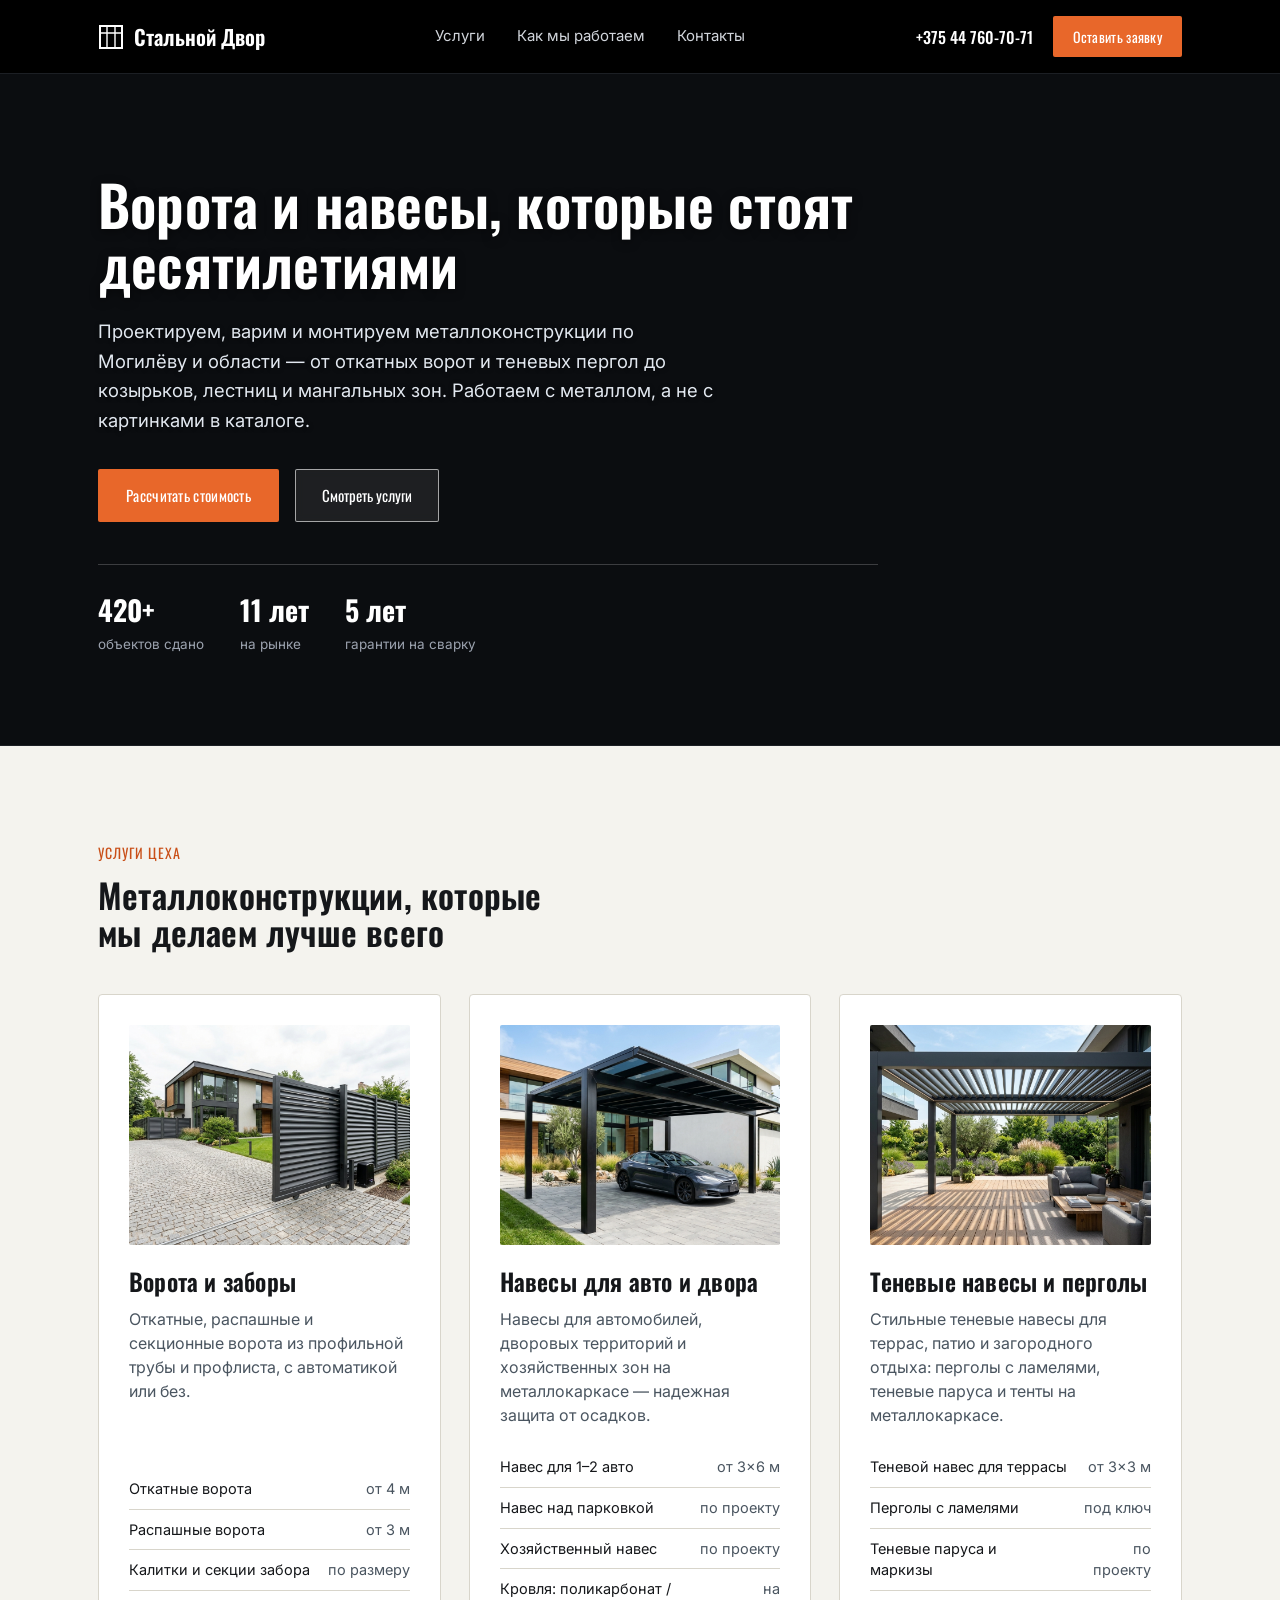
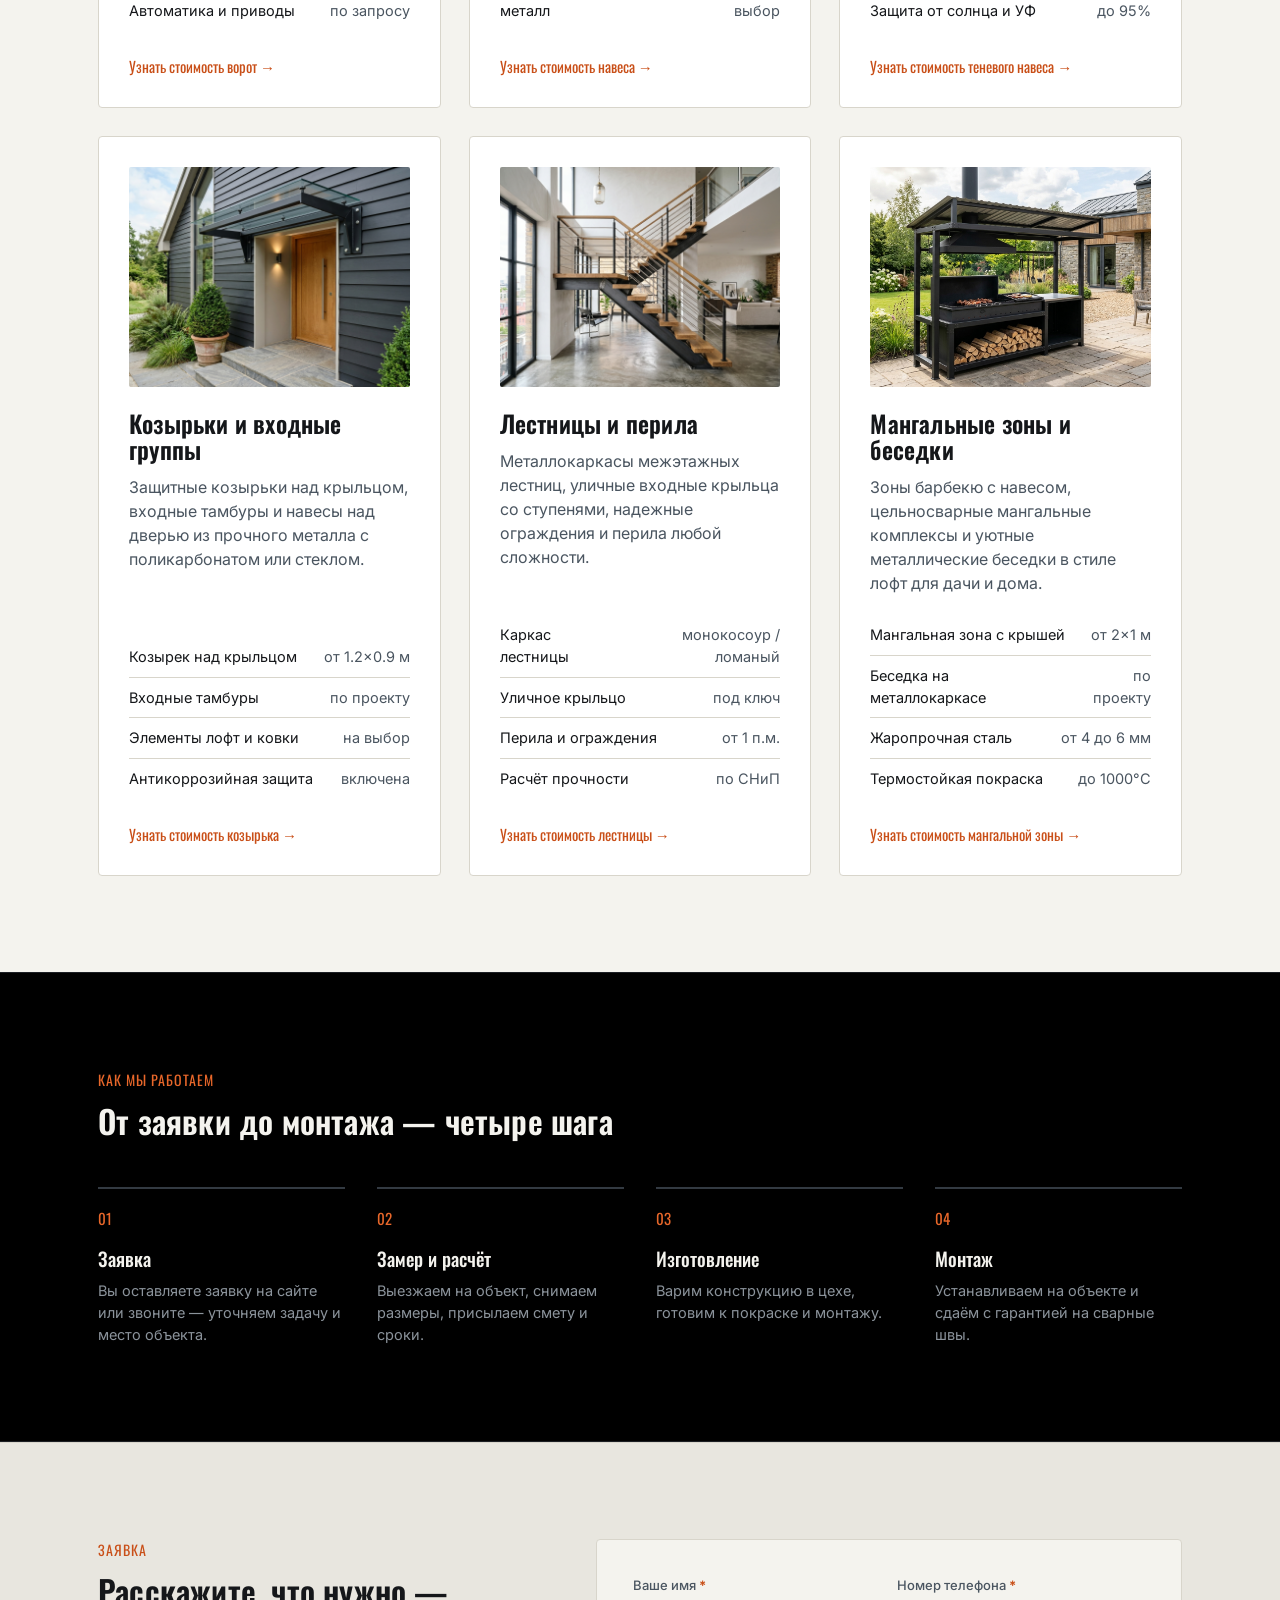
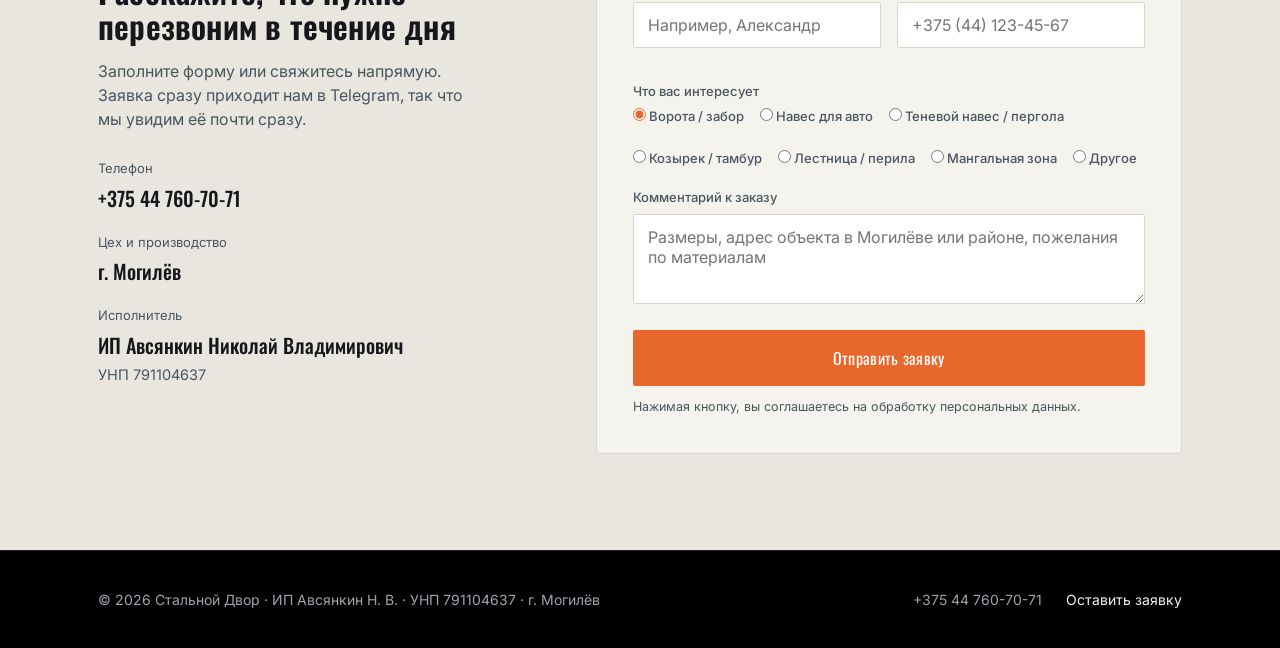
==== index.html @ db5a0a53 "Replace generic stock photos with realistic custom metal fabrication project photos" ====
<!DOCTYPE html>
<html lang="ru">
<head>
  <meta charset="UTF-8">
  <meta name="viewport" content="width=device-width, initial-scale=1.0">
  <title>Стальной Двор — ворота, навесы, перголы и металлоконструкции в Могилёве</title>
  <meta name="description" content="Изготовление и монтаж металлоконструкций на заказ в Могилёве: ворота, заборы, теневые навесы, перголы, козырьки, лестницы и мангальные зоны. Гарантия 5 лет.">
  <meta property="og:title" content="Стальной Двор — металлоконструкции на заказ в Могилёве">
  <meta property="og:description" content="Ворота, теневые навесы, перголы, козырьки, лестницы и зоны барбекю в Могилёве. Собственный цех, гарантия 5 лет.">
  <meta property="og:image" content="https://images.unsplash.com/photo-1504917595217-d4dc5ebe6122?auto=format&fit=crop&w=1200&q=80">
  <meta property="og:type" content="website">
  <link rel="preconnect" href="https://fonts.googleapis.com">
  <link rel="preconnect" href="https://fonts.gstatic.com" crossorigin>
  <link href="https://fonts.googleapis.com/css2?family=Oswald:wght@400;500;600;700&family=Inter:wght@400;500;600&display=swap" rel="stylesheet">
  <link rel="stylesheet" href="style.css?v=6">
</head>
<body style="margin:0;padding:0;"><header>
  <div class="nav">
    <a href="#" class="logo">
      <svg class="logo-mark" viewBox="0 0 26 26" fill="none" xmlns="http://www.w3.org/2000/svg">
        <rect x="2" y="2" width="22" height="22" stroke="currentColor" stroke-width="2"/>
        <path d="M2 9H24M9 2V24M17 2V24" stroke="currentColor" stroke-width="1.4"/>
      </svg>
      Стальной Двор
    </a>
    <nav class="nav-links" id="navLinks">
      <a href="#services">Услуги</a>
      <a href="#process">Как мы работаем</a>
      <a href="#contact">Контакты</a>
    </nav>
    <div class="nav-actions">
      <a href="tel:+375447607071" class="nav-phone">+375 44 760-70-71</a>
      <a href="#contact" class="nav-cta">Оставить заявку</a>
      <button class="burger" id="burgerBtn" aria-label="Открыть меню" aria-expanded="false">
        <span></span>
        <span></span>
        <span></span>
      </button>
    </div>
  </div>
</header>

<section class="hero">
  <div class="wrap">
    <div class="hero-content">
      <h1>Ворота и навесы, которые стоят десятилетиями</h1>
      <p class="lead">Проектируем, варим и монтируем металлоконструкции по Могилёву и области — от откатных ворот и теневых пергол до козырьков, лестниц и мангальных зон. Работаем с металлом, а не с картинками в каталоге.</p>
      <div class="hero-actions">
        <a href="#contact" class="btn-primary">Рассчитать стоимость</a>
        <a href="#services" class="btn-ghost">Смотреть услуги</a>
      </div>
      <div class="hero-stats">
        <div><b>420+</b><span>объектов сдано</span></div>
        <div><b>11 лет</b><span>на рынке</span></div>
        <div><b>5 лет</b><span>гарантии на сварку</span></div>
      </div>
    </div>
  </div>
</section>

<section id="services">
  <div class="wrap">
    <div class="eyebrow">Услуги цеха</div>
    <h2 style="font-size:34px; max-width:26ch;">Металлоконструкции, которые мы делаем лучше всего</h2>
    <div class="services-grid">
      <!-- 1. Ворота и заборы -->
      <div class="service-card">
        <img src="images/gates.jpg" alt="Откатные и распашные металлические ворота, заборы" class="service-img" loading="lazy">
        <h3>Ворота и заборы</h3>
        <p>Откатные, распашные и секционные ворота из профильной трубы и профлиста, с автоматикой или без.</p>
        <ul>
          <li><span>Откатные ворота</span><span>от 4 м</span></li>
          <li><span>Распашные ворота</span><span>от 3 м</span></li>
          <li><span>Калитки и секции забора</span><span>по размеру</span></li>
          <li><span>Автоматика и приводы</span><span>по запросу</span></li>
        </ul>
        <a href="#contact" class="service-link">Узнать стоимость ворот →</a>
      </div>

      <!-- 2. Навесы для авто -->
      <div class="service-card">
        <img src="images/carport.jpg" alt="Навесы для авто и двора из металла" class="service-img" loading="lazy">
        <h3>Навесы для авто и двора</h3>
        <p>Навесы для автомобилей, дворовых территорий и хозяйственных зон на металлокаркасе — надежная защита от осадков.</p>
        <ul>
          <li><span>Навес для 1–2 авто</span><span>от 3×6 м</span></li>
          <li><span>Навес над парковкой</span><span>по проекту</span></li>
          <li><span>Хозяйственный навес</span><span>по проекту</span></li>
          <li><span>Кровля: поликарбонат / металл</span><span>на выбор</span></li>
        </ul>
        <a href="#contact" class="service-link">Узнать стоимость навеса →</a>
      </div>

      <!-- 3. Теневые навесы и перголы -->
      <div class="service-card">
        <img src="images/pergola.jpg" alt="Металлические теневые навесы и перголы для террасы" class="service-img" loading="lazy">
        <h3>Теневые навесы и перголы</h3>
        <p>Стильные теневые навесы для террас, патио и загородного отдыха: перголы с ламелями, теневые паруса и тенты на металлокаркасе.</p>
        <ul>
          <li><span>Теневой навес для террасы</span><span>от 3×3 м</span></li>
          <li><span>Перголы с ламелями</span><span>под ключ</span></li>
          <li><span>Теневые паруса и маркизы</span><span>по проекту</span></li>
          <li><span>Защита от солнца и УФ</span><span>до 95%</span></li>
        </ul>
        <a href="#contact" class="service-link">Узнать стоимость теневого навеса →</a>
      </div>

      <!-- 4. Козырьки и тамбуры -->
      <div class="service-card">
        <img src="images/canopy.jpg" alt="Металлические козырьки над крыльцом и входные группы" class="service-img" loading="lazy">
        <h3>Козырьки и входные группы</h3>
        <p>Защитные козырьки над крыльцом, входные тамбуры и навесы над дверью из прочного металла с поликарбонатом или стеклом.</p>
        <ul>
          <li><span>Козырек над крыльцом</span><span>от 1.2×0.9 м</span></li>
          <li><span>Входные тамбуры</span><span>по проекту</span></li>
          <li><span>Элементы лофт и ковки</span><span>на выбор</span></li>
          <li><span>Антикоррозийная защита</span><span>включена</span></li>
        </ul>
        <a href="#contact" class="service-link">Узнать стоимость козырька →</a>
      </div>

      <!-- 5. Лестницы и перила -->
      <div class="service-card">
        <img src="images/stairs.jpg" alt="Металлические лестницы и перила на заказ" class="service-img" loading="lazy">
        <h3>Лестницы и перила</h3>
        <p>Металлокаркасы межэтажных лестниц, уличные входные крыльца со ступенями, надежные ограждения и перила любой сложности.</p>
        <ul>
          <li><span>Каркас лестницы</span><span>монокосоур / ломаный</span></li>
          <li><span>Уличное крыльцо</span><span>под ключ</span></li>
          <li><span>Перила и ограждения</span><span>от 1 п.м.</span></li>
          <li><span>Расчёт прочности</span><span>по СНиП</span></li>
        </ul>
        <a href="#contact" class="service-link">Узнать стоимость лестницы →</a>
      </div>

      <!-- 6. Мангальные зоны и беседки -->
      <div class="service-card">
        <img src="images/bbq.jpg" alt="Мангальные зоны, комплексы барбекю и беседки из металла" class="service-img" loading="lazy">
        <h3>Мангальные зоны и беседки</h3>
        <p>Зоны барбекю с навесом, цельносварные мангальные комплексы и уютные металлические беседки в стиле лофт для дачи и дома.</p>
        <ul>
          <li><span>Мангальная зона с крышей</span><span>от 2×1 м</span></li>
          <li><span>Беседка на металлокаркасе</span><span>по проекту</span></li>
          <li><span>Жаропрочная сталь</span><span>от 4 до 6 мм</span></li>
          <li><span>Термостойкая покраска</span><span>до 1000°C</span></li>
        </ul>
        <a href="#contact" class="service-link">Узнать стоимость мангальной зоны →</a>
      </div>
    </div>
  </div>
</section>

<section id="process" class="process">
  <div class="wrap">
    <div class="eyebrow">Как мы работаем</div>
    <h2 style="font-size:32px;">От заявки до монтажа — четыре шага</h2>
    <div class="process-steps">
      <div class="process-step">
        <span class="num">01</span>
        <h4>Заявка</h4>
        <p>Вы оставляете заявку на сайте или звоните — уточняем задачу и место объекта.</p>
      </div>
      <div class="process-step">
        <span class="num">02</span>
        <h4>Замер и расчёт</h4>
        <p>Выезжаем на объект, снимаем размеры, присылаем смету и сроки.</p>
      </div>
      <div class="process-step">
        <span class="num">03</span>
        <h4>Изготовление</h4>
        <p>Варим конструкцию в цехе, готовим к покраске и монтажу.</p>
      </div>
      <div class="process-step">
        <span class="num">04</span>
        <h4>Монтаж</h4>
        <p>Устанавливаем на объекте и сдаём с гарантией на сварные швы.</p>
      </div>
    </div>
  </div>
</section>

<section id="contact" class="contact">
  <div class="wrap">
    <div class="contact-info">
      <div class="eyebrow">Заявка</div>
      <h2>Расскажите, что нужно — перезвоним в течение дня</h2>
      <p>Заполните форму или свяжитесь напрямую. Заявка сразу приходит нам в Telegram, так что мы увидим её почти сразу.</p>
      <div class="contact-detail">
        <span>Телефон</span>
        <b><a href="tel:+375447607071" class="phone-link">+375 44 760-70-71</a></b>
      </div>
      <div class="contact-detail">
        <span>Цех и производство</span>
        <b>г. Могилёв</b>
      </div>
      <div class="contact-detail">
        <span>Исполнитель</span>
        <b>ИП Авсянкин Николай Владимирович</b>
        <span class="contact-sub">УНП 791104637</span>
      </div>
    </div>

    <form id="requestForm" novalidate>
      <div class="form-row">
        <div class="field" id="nameField">
          <label for="name">Ваше имя <span class="req">*</span></label>
          <input type="text" id="name" name="name" required placeholder="Например, Александр" autocomplete="name">
          <span class="field-error" id="nameError"></span>
        </div>
        <div class="field" id="phoneField">
          <label for="phone">Номер телефона <span class="req">*</span></label>
          <input type="tel" id="phone" name="phone" required placeholder="+375 (44) 123-45-67" autocomplete="tel">
          <span class="field-error" id="phoneError"></span>
        </div>
      </div>

      <div class="field">
        <label>Что вас интересует</label>
        <div class="radio-group">
          <label class="radio-option"><input type="radio" name="service" value="Ворота / забор" checked> Ворота / забор</label>
          <label class="radio-option"><input type="radio" name="service" value="Навес для авто"> Навес для авто</label>
          <label class="radio-option"><input type="radio" name="service" value="Теневой навес / пергола"> Теневой навес / пергола</label>
          <label class="radio-option"><input type="radio" name="service" value="Козырек"> Козырек / тамбур</label>
          <label class="radio-option"><input type="radio" name="service" value="Лестница"> Лестница / перила</label>
          <label class="radio-option"><input type="radio" name="service" value="Мангальная зона"> Мангальная зона</label>
          <label class="radio-option"><input type="radio" name="service" value="Другое"> Другое</label>
        </div>
      </div>

      <div class="field">
        <label for="message">Комментарий к заказу</label>
        <textarea id="message" name="message" placeholder="Размеры, адрес объекта в Могилёве или районе, пожелания по материалам"></textarea>
      </div>

      <button type="submit" class="submit-btn" id="submitBtn">Отправить заявку</button>
      <p class="form-note">Нажимая кнопку, вы соглашаетесь на обработку персональных данных.</p>
      <div class="form-status" id="formStatus"></div>
    </form>
  </div>
</section>

<footer>
  <div class="wrap">
    <div>© 2026 Стальной Двор · ИП Авсянкин Н. В. · УНП 791104637 · г. Могилёв</div>
    <div class="footer-links">
      <a href="tel:+375447607071" class="phone-link">+375 44 760-70-71</a>
      <a href="#contact">Оставить заявку</a>
    </div>
  </div>
</footer>

<script src="script.js?v=5"></script>
</body>
</html>
---- style.css ----
/* ============ TOKENS ============ */
:root {
  --steel-950: #000000; /* Чистый черный цвет */
  --steel-900: #121417;
  --steel-800: #22262d;
  --steel-600: #4a5560;
  --steel-300: #8b939b;
  --concrete-100: #e8e6df;
  --concrete-50: #f4f3ee;
  --spark-500: #e8672a;
  --spark-600: #c94f18;
  --line: #d8d5cb;
  --font-head: 'Oswald', sans-serif;
  --font-body: 'Inter', sans-serif;
}

* { box-sizing: border-box; margin: 0; padding: 0; }

/* Устранение любых верхних белых полос и отступов */
html {
  scroll-behavior: smooth;
  background-color: #000000 !important; /* Всегда черный фон на уровне html */
}
body {
  font-family: var(--font-body);
  color: #15171a;
  background: var(--concrete-50);
  line-height: 1.5;
  -webkit-font-smoothing: antialiased;
  margin: 0 !important;
  padding: 0 !important;
}
img { max-width: 100%; display: block; }

/* Убираем все подчёркивания ссылок на сайте */
a, a:hover, a:focus, a:visited {
  color: inherit;
  text-decoration: none !important;
}

h1, h2, h3 {
  font-family: var(--font-head);
  font-weight: 600;
  line-height: 1.08;
  letter-spacing: 0.2px;
}
.wrap {
  max-width: 1140px;
  margin: 0 auto;
  padding: 0 28px;
}
section { padding: 96px 0; }
@media(max-width: 720px) {
  section { padding: 56px 0; }
  .wrap { padding: 0 18px; }
}

.eyebrow {
  font-family: var(--font-head);
  font-size: 14px;
  color: var(--spark-600);
  margin-bottom: 14px;
  text-transform: uppercase;
  letter-spacing: 1px;
}

/* ============ HEADER (ЧЕРНЫЙ ЦВЕТ БЕЗ ЗАЗОРОВ) ============ */
header {
  position: sticky;
  top: 0;
  left: 0;
  right: 0;
  width: 100%;
  margin: 0 !important;
  z-index: 100;
  background: #000000 !important;
  border-bottom: 1px solid #1c1f24;
  color: #ffffff;
}
.nav {
  display: flex; align-items: center; justify-content: space-between;
  padding: 16px 28px;
  max-width: 1140px; margin: 0 auto;
  position: relative;
}
.logo {
  font-family: var(--font-head);
  font-size: 21px;
  font-weight: 600;
  display: flex; align-items: center; gap: 10px;
  color: #ffffff;
  text-decoration: none !important;
}
.logo-mark {
  width: 26px; height: 26px;
  flex-shrink: 0;
  color: #ffffff;
}
.nav-links {
  display: flex; gap: 32px;
  font-size: 15px;
}
.nav-links a {
  color: #d1d5db;
  text-decoration: none !important;
  border-bottom: none !important;
  transition: color 0.2s ease;
}
.nav-links a:hover {
  color: var(--spark-500);
}

.nav-actions {
  display: flex;
  align-items: center;
  gap: 20px;
}

.nav-phone {
  font-family: var(--font-head);
  font-size: 16px;
  font-weight: 500;
  color: #ffffff;
  text-decoration: none !important;
  border-bottom: none !important;
  transition: color 0.2s ease;
  white-space: nowrap;
}
.nav-phone:hover {
  color: var(--spark-500);
}

.nav-cta {
  font-family: var(--font-head);
  background: var(--spark-500);
  color: #ffffff;
  border: none;
  padding: 10px 20px;
  font-size: 14px;
  letter-spacing: 0.3px;
  cursor: pointer;
  text-decoration: none !important;
  transition: background 0.2s ease;
  white-space: nowrap;
  border-radius: 2px;
}
.nav-cta:hover {
  background: var(--spark-600);
}

/* Кнопка мобильного меню (Burger) */
.burger {
  display: none;
  width: 30px;
  height: 22px;
  background: transparent;
  border: none;
  cursor: pointer;
  position: relative;
  padding: 0;
  z-index: 110;
}
.burger span {
  display: block;
  position: absolute;
  height: 2.5px;
  width: 100%;
  background: #ffffff;
  border-radius: 2px;
  left: 0;
  transition: .25s ease-in-out;
}
.burger span:nth-child(1) { top: 1px; }
.burger span:nth-child(2) { top: 9.5px; }
.burger span:nth-child(3) { top: 18px; }

.burger.active span:nth-child(1) {
  top: 9.5px;
  transform: rotate(135deg);
}
.burger.active span:nth-child(2) {
  opacity: 0;
  left: -20px;
}
.burger.active span:nth-child(3) {
  top: 9.5px;
  transform: rotate(-135deg);
}

@media(max-width: 820px) {
  .nav { padding: 14px 18px; }
  .burger { display: block; }
  .nav-phone { display: none; }
  .nav-cta { padding: 8px 14px; font-size: 13px; }

  .nav-links {
    display: none;
    position: absolute;
    top: 100%;
    left: 0;
    right: 0;
    background: #000000;
    border-bottom: 2px solid var(--spark-500);
    padding: 24px 20px 28px;
    flex-direction: column;
    gap: 18px;
    box-shadow: 0 16px 30px rgba(0,0,0,0.6);
  }
  .nav-links.open {
    display: flex;
  }
  .nav-links a {
    font-family: var(--font-head);
    font-size: 19px;
    color: #ffffff;
    padding: 6px 0;
    text-decoration: none !important;
    border-bottom: none !important;
  }
  .nav-links a:hover {
    color: var(--spark-500);
  }
}

/* ============ HERO ============ */
.hero {
  padding: 100px 0 90px;
  position: relative;
  overflow: hidden;
  border-bottom: 1px solid #1c1f24;
  background-color: #0b0d10;
  background-image: linear-gradient(90deg, rgba(11, 13, 16, 0.88) 0%, rgba(11, 13, 16, 0.72) 55%, rgba(11, 13, 16, 0.55) 100%),
                    url('https://images.unsplash.com/photo-1504917595217-d4dc5ebe6122?auto=format&fit=crop&w=1920&q=80');
  background-size: cover;
  background-position: center;
  background-repeat: no-repeat;
  color: #ffffff;
}
.hero .wrap {
  position: relative;
  z-index: 1;
}
.hero-content {
  max-width: 780px;
}
.hero h1 {
  font-size: clamp(34px, 5.2vw, 56px);
  color: #ffffff;
  margin-bottom: 22px;
  text-shadow: 0 2px 10px rgba(0,0,0,0.5);
}
.hero p.lead {
  font-size: 18.5px;
  color: #e2e8f0;
  max-width: 52ch;
  margin-bottom: 34px;
  line-height: 1.6;
  text-shadow: 0 1px 4px rgba(0,0,0,0.5);
}
.hero-actions { display: flex; gap: 16px; flex-wrap: wrap; }
.btn-primary {
  font-family: var(--font-head);
  background: var(--spark-500);
  color: #ffffff;
  border: none;
  padding: 15px 28px;
  font-size: 15px;
  letter-spacing: 0.3px;
  cursor: pointer;
  text-decoration: none !important;
  display: inline-block;
  transition: background 0.2s ease;
  border-radius: 2px;
}
.btn-primary:hover { background: var(--spark-600); }
.btn-ghost {
  font-family: var(--font-head);
  background: rgba(255, 255, 255, 0.08);
  color: #ffffff;
  border: 1.5px solid rgba(255, 255, 255, 0.6);
  backdrop-filter: blur(4px);
  padding: 14px 26px;
  font-size: 15px;
  text-decoration: none !important;
  display: inline-block;
  transition: all 0.2s ease;
  border-radius: 2px;
}
.btn-ghost:hover {
  border-color: var(--spark-500);
  background: var(--spark-500);
  color: #ffffff;
}

.hero-stats {
  display: flex;
  gap: 0;
  margin-top: 42px;
  border-top: 1px solid rgba(255, 255, 255, 0.2);
  padding-top: 24px;
}
.hero-stats div { padding-right: 36px; }
.hero-stats b {
  font-family: var(--font-head);
  font-size: 28px;
  display: block;
  color: #ffffff;
}
.hero-stats span { font-size: 13.5px; color: #9ca3af; }

@media(max-width: 840px) {
  .hero {
    padding: 60px 0;
    background-image: linear-gradient(rgba(11, 13, 16, 0.82), rgba(11, 13, 16, 0.82)),
                      url('https://images.unsplash.com/photo-1504917595217-d4dc5ebe6122?auto=format&fit=crop&w=1200&q=80');
  }
  .hero-content { max-width: 100%; }
  .hero-stats {
    display: grid;
    grid-template-columns: repeat(3, 1fr);
    gap: 16px;
  }
  .hero-stats div { padding-right: 0; }
  .hero-stats b { font-size: 22px; }
}

@media(max-width: 480px) {
  .hero-actions { flex-direction: column; }
  .hero-actions a { text-align: center; width: 100%; }
  .hero-stats {
    grid-template-columns: 1fr;
    gap: 14px;
  }
}

/* ============ SERVICES (6 АДАПТИВНЫХ КАРТОЧЕК) ============ */
.services-grid {
  display: grid;
  grid-template-columns: repeat(auto-fit, minmax(320px, 1fr));
  gap: 28px;
  margin-top: 44px;
}
.service-card {
  background: #ffffff;
  border: 1px solid var(--line);
  padding: 30px;
  border-radius: 4px;
  display: flex;
  flex-direction: column;
  transition: transform 0.2s ease, box-shadow 0.2s ease;
}
.service-card:hover {
  transform: translateY(-2px);
  box-shadow: 0 10px 26px rgba(0,0,0,0.07);
}
.service-img {
  width: 100%;
  height: 220px;
  object-fit: cover;
  border-radius: 2px;
  margin-bottom: 24px;
  background-color: var(--concrete-100);
}
.service-card h3 { font-size: 24px; margin-bottom: 12px; }
.service-card p { color: var(--steel-600); margin-bottom: 20px; }
.service-card ul { list-style: none; margin-bottom: 24px; margin-top: auto; }
.service-card li {
  font-size: 14.5px;
  padding: 9px 0;
  border-top: 1px solid var(--line);
  display: flex; justify-content: space-between; gap: 12px;
}
.service-card li:first-child { border-top: none; }
.service-card li span:last-child { color: var(--steel-600); text-align: right; }
.service-link {
  font-family: var(--font-head);
  font-size: 15px;
  color: var(--spark-600);
  text-decoration: none !important;
  border-bottom: none !important;
  display: inline-block;
  align-self: flex-start;
  transition: color 0.2s, transform 0.2s;
}
.service-link:hover {
  color: var(--spark-500);
  transform: translateX(3px);
}

@media(max-width: 760px) {
  .services-grid { grid-template-columns: 1fr; }
  .service-card { padding: 22px; }
  .service-img { height: 200px; }
}

/* ============ PROCESS ============ */
.process { background: #000000; color: var(--concrete-50); border-top: 1px solid #1c1f24; border-bottom: 1px solid #1c1f24; }
.process .eyebrow { color: var(--spark-500); }
.process-steps {
  display: grid;
  grid-template-columns: repeat(4, 1fr);
  gap: 32px;
  margin-top: 48px;
}
.process-step { border-top: 2px solid #333a42; padding-top: 18px; }
.process-step .num {
  font-family: var(--font-head);
  font-size: 15px;
  color: var(--spark-500);
  display: block;
  margin-bottom: 14px;
}
.process-step h4 {
  font-family: var(--font-head);
  font-size: 19px;
  margin-bottom: 8px;
  font-weight: 500;
}
.process-step p { font-size: 14.5px; color: var(--steel-300); }

@media(max-width: 840px) {
  .process-steps { grid-template-columns: 1fr 1fr; gap: 24px; }
}
@media(max-width: 520px) {
  .process-steps { grid-template-columns: 1fr; }
}

/* ============ CONTACT / FORM С ВАЛИДАЦИЕЙ ============ */
.contact { background: var(--concrete-100); border-top: 1px solid var(--line); }
.contact .wrap {
  display: grid;
  grid-template-columns: 0.85fr 1.15fr;
  gap: 64px;
}
.contact h2 { font-size: 32px; margin-bottom: 16px; }
.contact-info p { color: var(--steel-600); margin-bottom: 28px; max-width: 38ch; }
.contact-detail { margin-bottom: 20px; }
.contact-detail span { display: block; font-size: 13px; color: var(--steel-600); margin-bottom: 4px; }
.contact-detail b { font-family: var(--font-head); font-size: 20px; font-weight: 500; }
.contact-detail .contact-sub {
  margin-top: 4px;
  font-size: 14.5px;
  color: var(--steel-600);
  font-family: var(--font-body);
}

.phone-link {
  text-decoration: none !important;
  border-bottom: none !important;
  color: inherit;
  transition: color 0.2s ease;
}
.phone-link:hover {
  color: var(--spark-600);
}

form { background: var(--concrete-50); border: 1px solid var(--line); padding: 36px; border-radius: 4px; }
.form-row { display: grid; grid-template-columns: 1fr 1fr; gap: 16px; }
.field { margin-bottom: 14px; position: relative; }
.field label {
  display: block;
  font-size: 13px;
  color: var(--steel-600);
  margin-bottom: 6px;
  font-weight: 500;
}
.req { color: var(--spark-600); font-weight: bold; }

.field input,
.field select,
.field textarea {
  width: 100%;
  font-family: var(--font-body);
  font-size: 16px;
  padding: 12px 14px;
  border: 1px solid var(--line);
  background: #ffffff;
  color: #15171a;
  border-radius: 2px;
  transition: border-color 0.2s ease, box-shadow 0.2s ease;
}
.field input:focus,
.field select:focus,
.field textarea:focus {
  outline: 2px solid var(--spark-500);
  outline-offset: 1px;
}

/* Валидация */
.field-error {
  display: block;
  font-size: 12px;
  color: #d9381e;
  margin-top: 4px;
  min-height: 16px;
  line-height: 1.3;
}
.field.has-error input,
.field.has-error textarea {
  border-color: #d9381e !important;
  background-color: #fffaf9 !important;
  outline-color: #d9381e !important;
}
.field.is-valid input {
  border-color: #2b6a34;
}

.field textarea { resize: vertical; min-height: 90px; }
.radio-group { display: flex; gap: 16px; flex-wrap: wrap; margin-top: 4px; }
.radio-option { display: flex; align-items: center; gap: 7px; font-size: 14px; cursor: pointer; }
.radio-option input { width: auto; accent-color: var(--spark-500); cursor: pointer; }

.submit-btn {
  width: 100%;
  font-family: var(--font-head);
  background: var(--spark-500);
  color: #ffffff;
  border: none;
  padding: 16px;
  font-size: 16px;
  letter-spacing: 0.3px;
  cursor: pointer;
  transition: background 0.2s ease;
  border-radius: 2px;
  margin-top: 6px;
}
.submit-btn:hover { background: var(--spark-600); }
.submit-btn:disabled { background: var(--steel-300); cursor: not-allowed; }

.form-note { font-size: 12.5px; color: var(--steel-600); margin-top: 12px; }
.form-status {
  margin-top: 14px;
  font-size: 14px;
  padding: 12px 14px;
  display: none;
  border-radius: 2px;
}
.form-status.ok { display: block; background: #e4f1e5; color: #2b6a34; border: 1px solid #bcdcc0; }
.form-status.err { display: block; background: #fbe6e2; color: #a3341e; border: 1px solid #f0c3b8; }

@media(max-width: 840px) {
  .contact .wrap { grid-template-columns: 1fr; gap: 40px; }
  .form-row { grid-template-columns: 1fr; gap: 8px; }
  form { padding: 24px 18px; }
}

/* ============ FOOTER (ЧЕРНЫЙ ЦВЕТ) ============ */
footer {
  background: #000000; /* Чистый черный */
  color: #9da3af;
  border-top: 1px solid #1c1f24;
  padding: 38px 0;
  font-size: 14px;
}
footer .wrap {
  display: flex; justify-content: space-between; align-items: center; flex-wrap: wrap; gap: 16px;
}
footer a {
  text-decoration: none !important;
  border-bottom: none !important;
  color: #f4f3ee;
  transition: color 0.2s ease;
}
footer a:hover {
  color: var(--spark-500);
}
footer .footer-links {
  display: flex;
  gap: 24px;
  align-items: center;
}

@media(max-width: 600px) {
  footer .wrap {
    flex-direction: column;
    align-items: flex-start;
  }
}
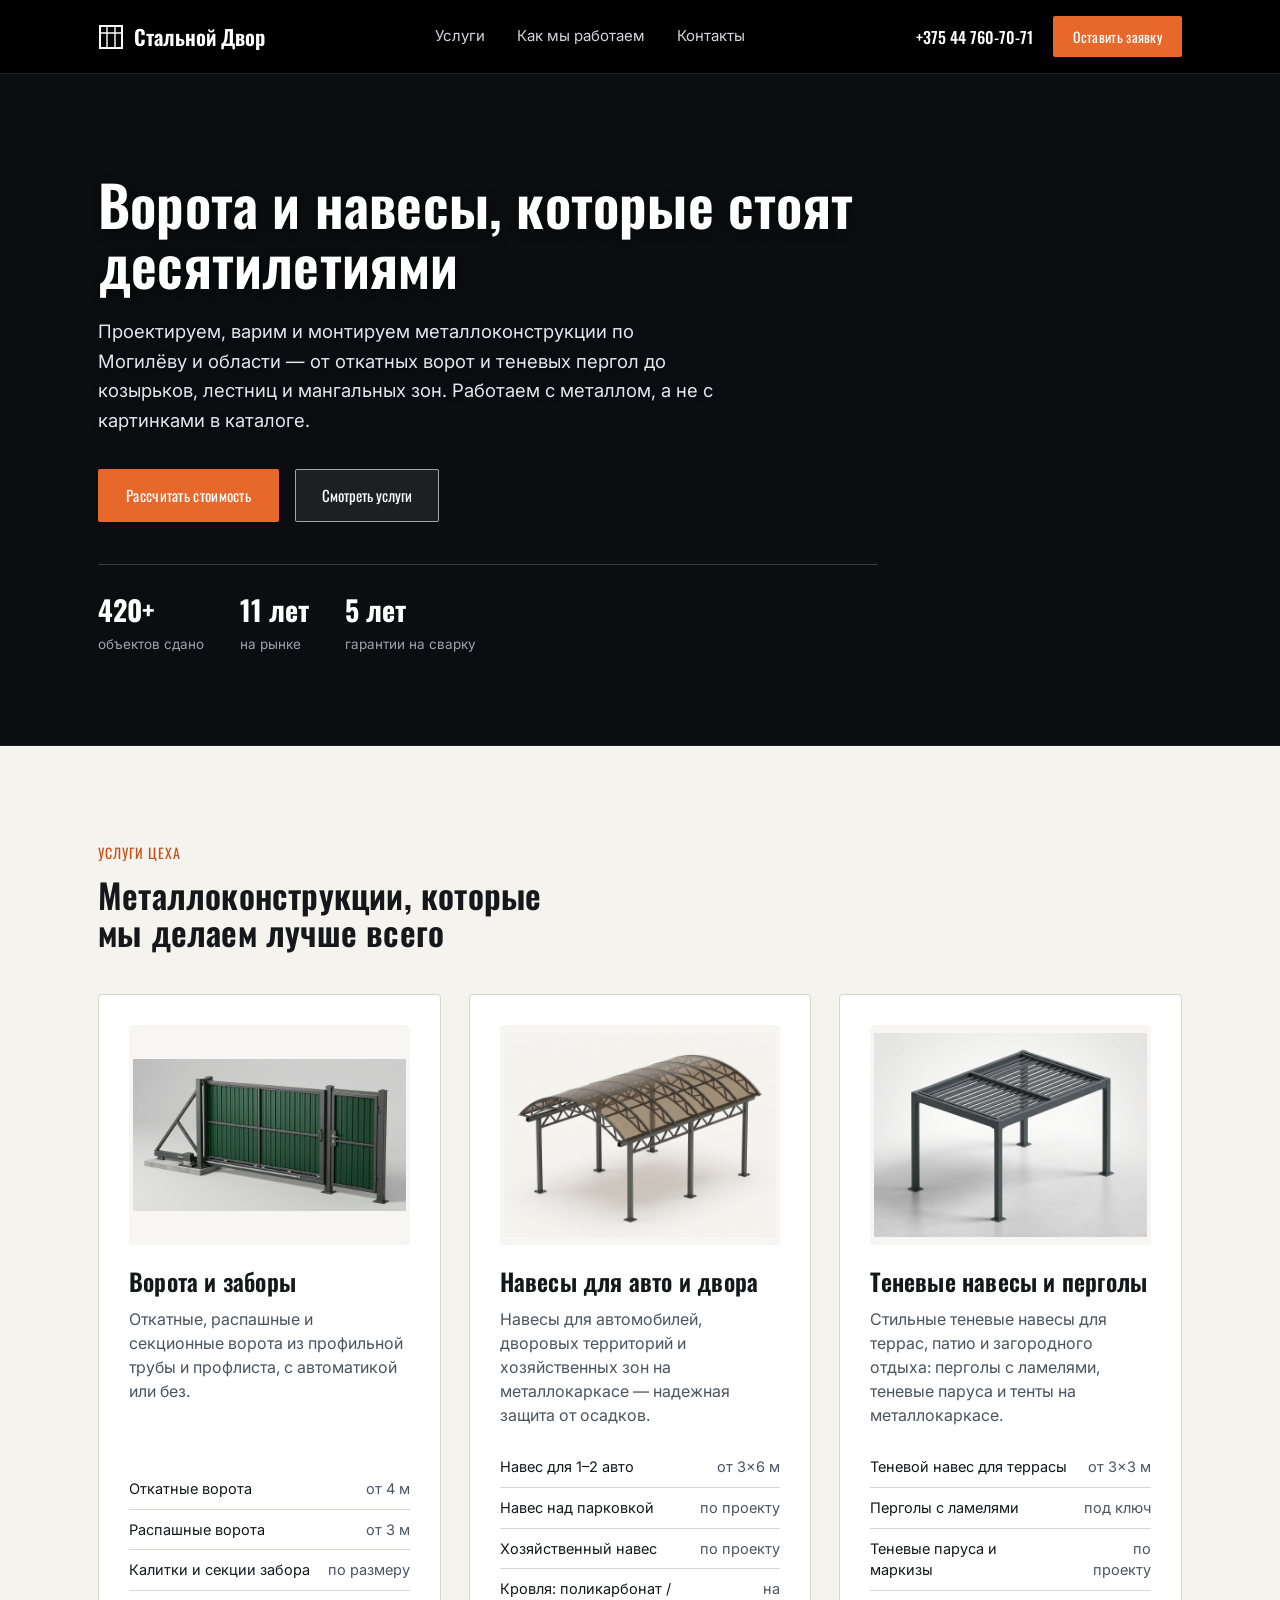
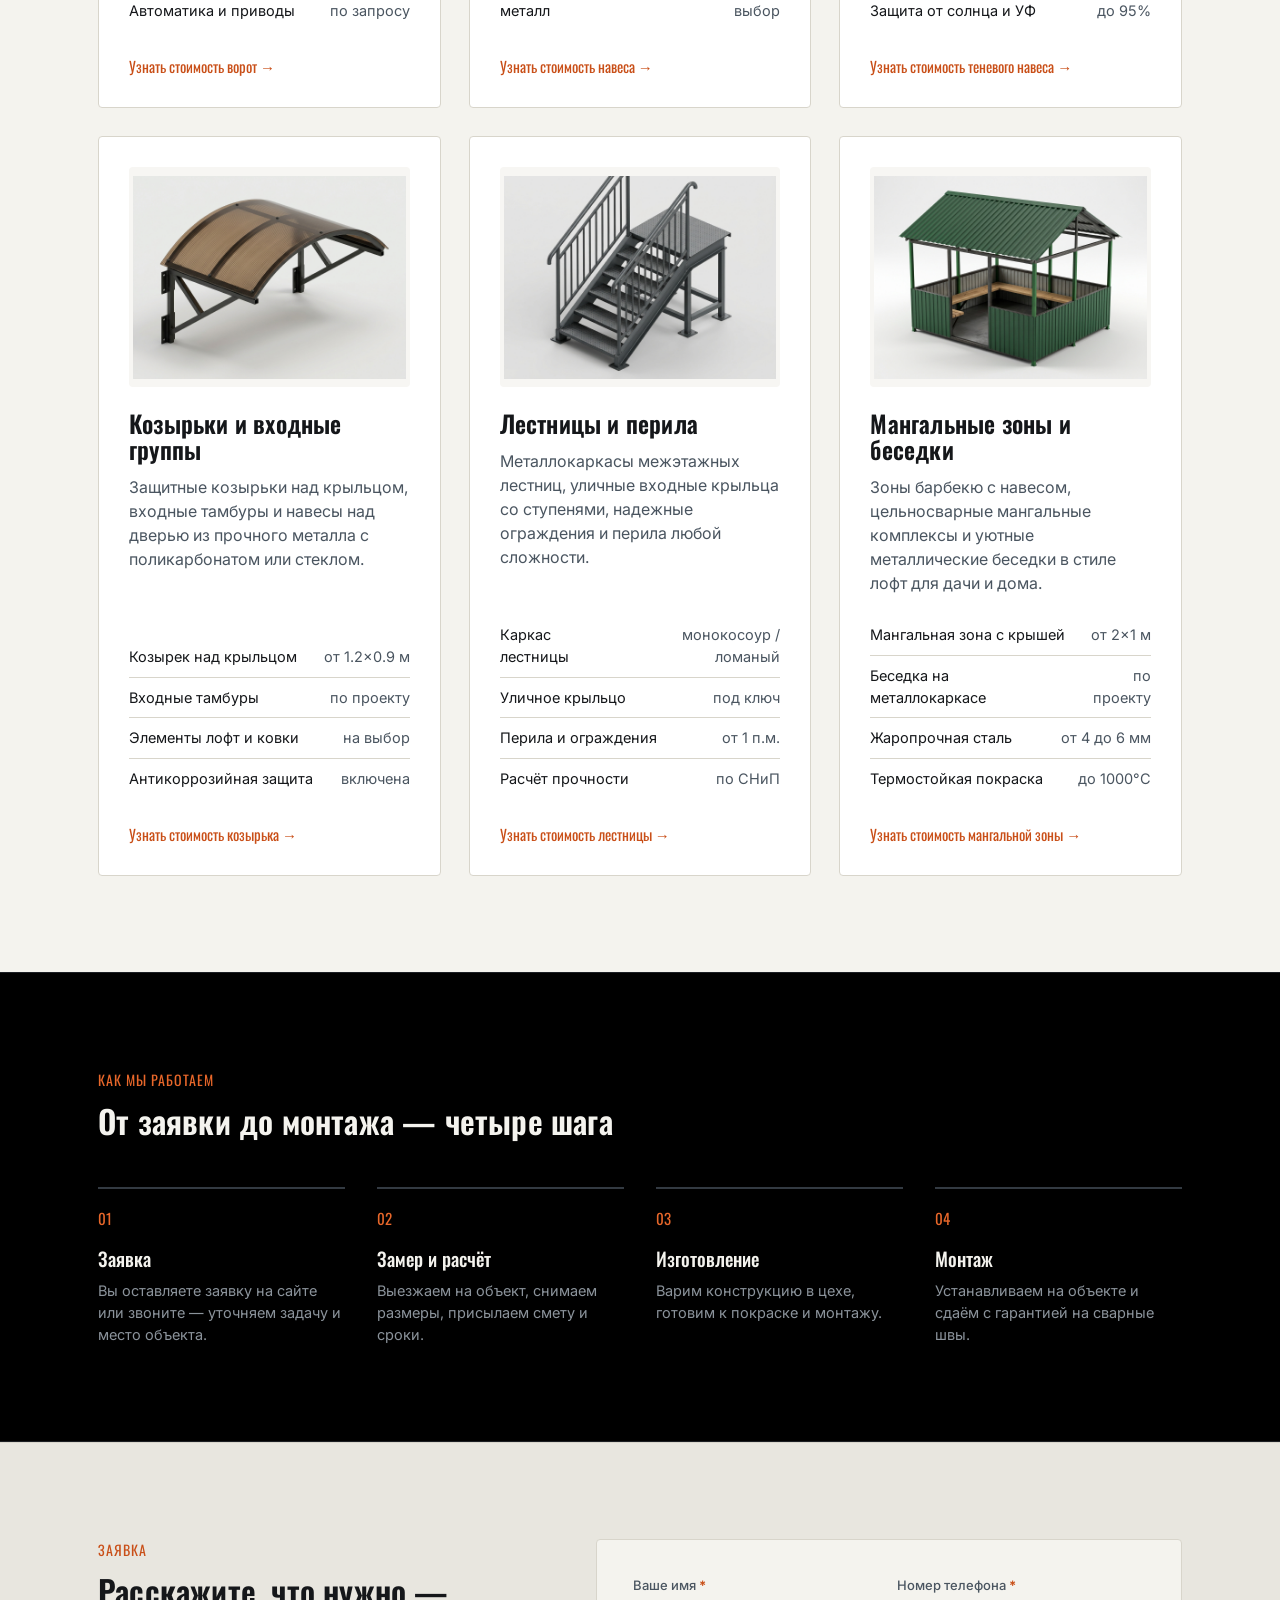
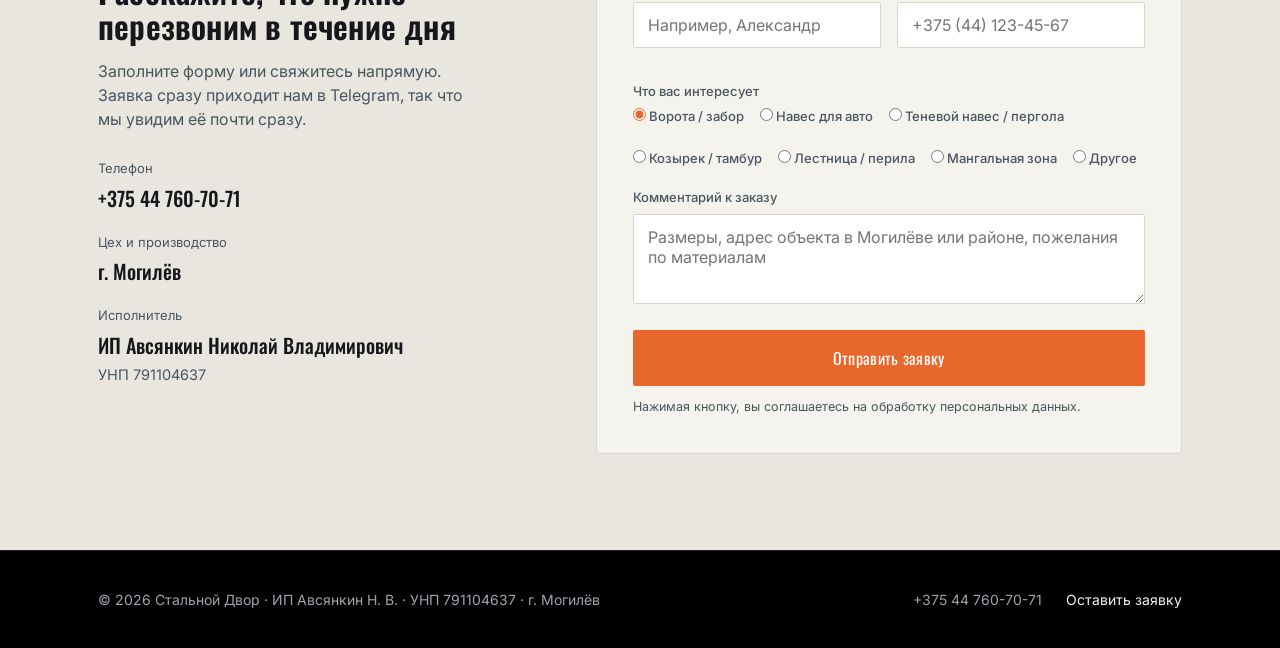
==== commit 4ce297f6: "Update service images to 3D CAD catalog renders matching client reference style" ====
--- a/index.html
+++ b/index.html
@@ -12,7 +12,7 @@
   <link rel="preconnect" href="https://fonts.googleapis.com">
   <link rel="preconnect" href="https://fonts.gstatic.com" crossorigin>
   <link href="https://fonts.googleapis.com/css2?family=Oswald:wght@400;500;600;700&family=Inter:wght@400;500;600&display=swap" rel="stylesheet">
-  <link rel="stylesheet" href="style.css?v=6">
+  <link rel="stylesheet" href="style.css?v=7">
 </head>
 <body style="margin:0;padding:0;"><header>
   <div class="nav">
@@ -65,7 +65,7 @@
     <div class="services-grid">
       <!-- 1. Ворота и заборы -->
       <div class="service-card">
-        <img src="images/gates.jpg" alt="Откатные и распашные металлические ворота, заборы" class="service-img" loading="lazy">
+        <img src="images/gates.jpg?v=2" alt="Откатные и распашные металлические ворота, заборы" class="service-img" loading="lazy">
         <h3>Ворота и заборы</h3>
         <p>Откатные, распашные и секционные ворота из профильной трубы и профлиста, с автоматикой или без.</p>
         <ul>
@@ -79,7 +79,7 @@
 
       <!-- 2. Навесы для авто -->
       <div class="service-card">
-        <img src="images/carport.jpg" alt="Навесы для авто и двора из металла" class="service-img" loading="lazy">
+        <img src="images/carport.jpg?v=2" alt="Навесы для авто и двора из металла" class="service-img" loading="lazy">
         <h3>Навесы для авто и двора</h3>
         <p>Навесы для автомобилей, дворовых территорий и хозяйственных зон на металлокаркасе — надежная защита от осадков.</p>
         <ul>
@@ -93,7 +93,7 @@
 
       <!-- 3. Теневые навесы и перголы -->
       <div class="service-card">
-        <img src="images/pergola.jpg" alt="Металлические теневые навесы и перголы для террасы" class="service-img" loading="lazy">
+        <img src="images/pergola.jpg?v=2" alt="Металлические теневые навесы и перголы для террасы" class="service-img" loading="lazy">
         <h3>Теневые навесы и перголы</h3>
         <p>Стильные теневые навесы для террас, патио и загородного отдыха: перголы с ламелями, теневые паруса и тенты на металлокаркасе.</p>
         <ul>
@@ -107,7 +107,7 @@
 
       <!-- 4. Козырьки и тамбуры -->
       <div class="service-card">
-        <img src="images/canopy.jpg" alt="Металлические козырьки над крыльцом и входные группы" class="service-img" loading="lazy">
+        <img src="images/canopy.jpg?v=2" alt="Металлические козырьки над крыльцом и входные группы" class="service-img" loading="lazy">
         <h3>Козырьки и входные группы</h3>
         <p>Защитные козырьки над крыльцом, входные тамбуры и навесы над дверью из прочного металла с поликарбонатом или стеклом.</p>
         <ul>
@@ -121,7 +121,7 @@
 
       <!-- 5. Лестницы и перила -->
       <div class="service-card">
-        <img src="images/stairs.jpg" alt="Металлические лестницы и перила на заказ" class="service-img" loading="lazy">
+        <img src="images/stairs.jpg?v=2" alt="Металлические лестницы и перила на заказ" class="service-img" loading="lazy">
         <h3>Лестницы и перила</h3>
         <p>Металлокаркасы межэтажных лестниц, уличные входные крыльца со ступенями, надежные ограждения и перила любой сложности.</p>
         <ul>
@@ -135,7 +135,7 @@
 
       <!-- 6. Мангальные зоны и беседки -->
       <div class="service-card">
-        <img src="images/bbq.jpg" alt="Мангальные зоны, комплексы барбекю и беседки из металла" class="service-img" loading="lazy">
+        <img src="images/bbq.jpg?v=2" alt="Мангальные зоны, комплексы барбекю и беседки из металла" class="service-img" loading="lazy">
         <h3>Мангальные зоны и беседки</h3>
         <p>Зоны барбекю с навесом, цельносварные мангальные комплексы и уютные металлические беседки в стиле лофт для дачи и дома.</p>
         <ul>
--- a/style.css
+++ b/style.css
@@ -356,10 +356,11 @@
 .service-img {
   width: 100%;
   height: 220px;
-  object-fit: cover;
-  border-radius: 2px;
+  object-fit: contain;
+  border-radius: 4px;
   margin-bottom: 24px;
-  background-color: var(--concrete-100);
+  background-color: #f7f6f3;
+  padding: 4px;
 }
 .service-card h3 { font-size: 24px; margin-bottom: 12px; }
 .service-card p { color: var(--steel-600); margin-bottom: 20px; }
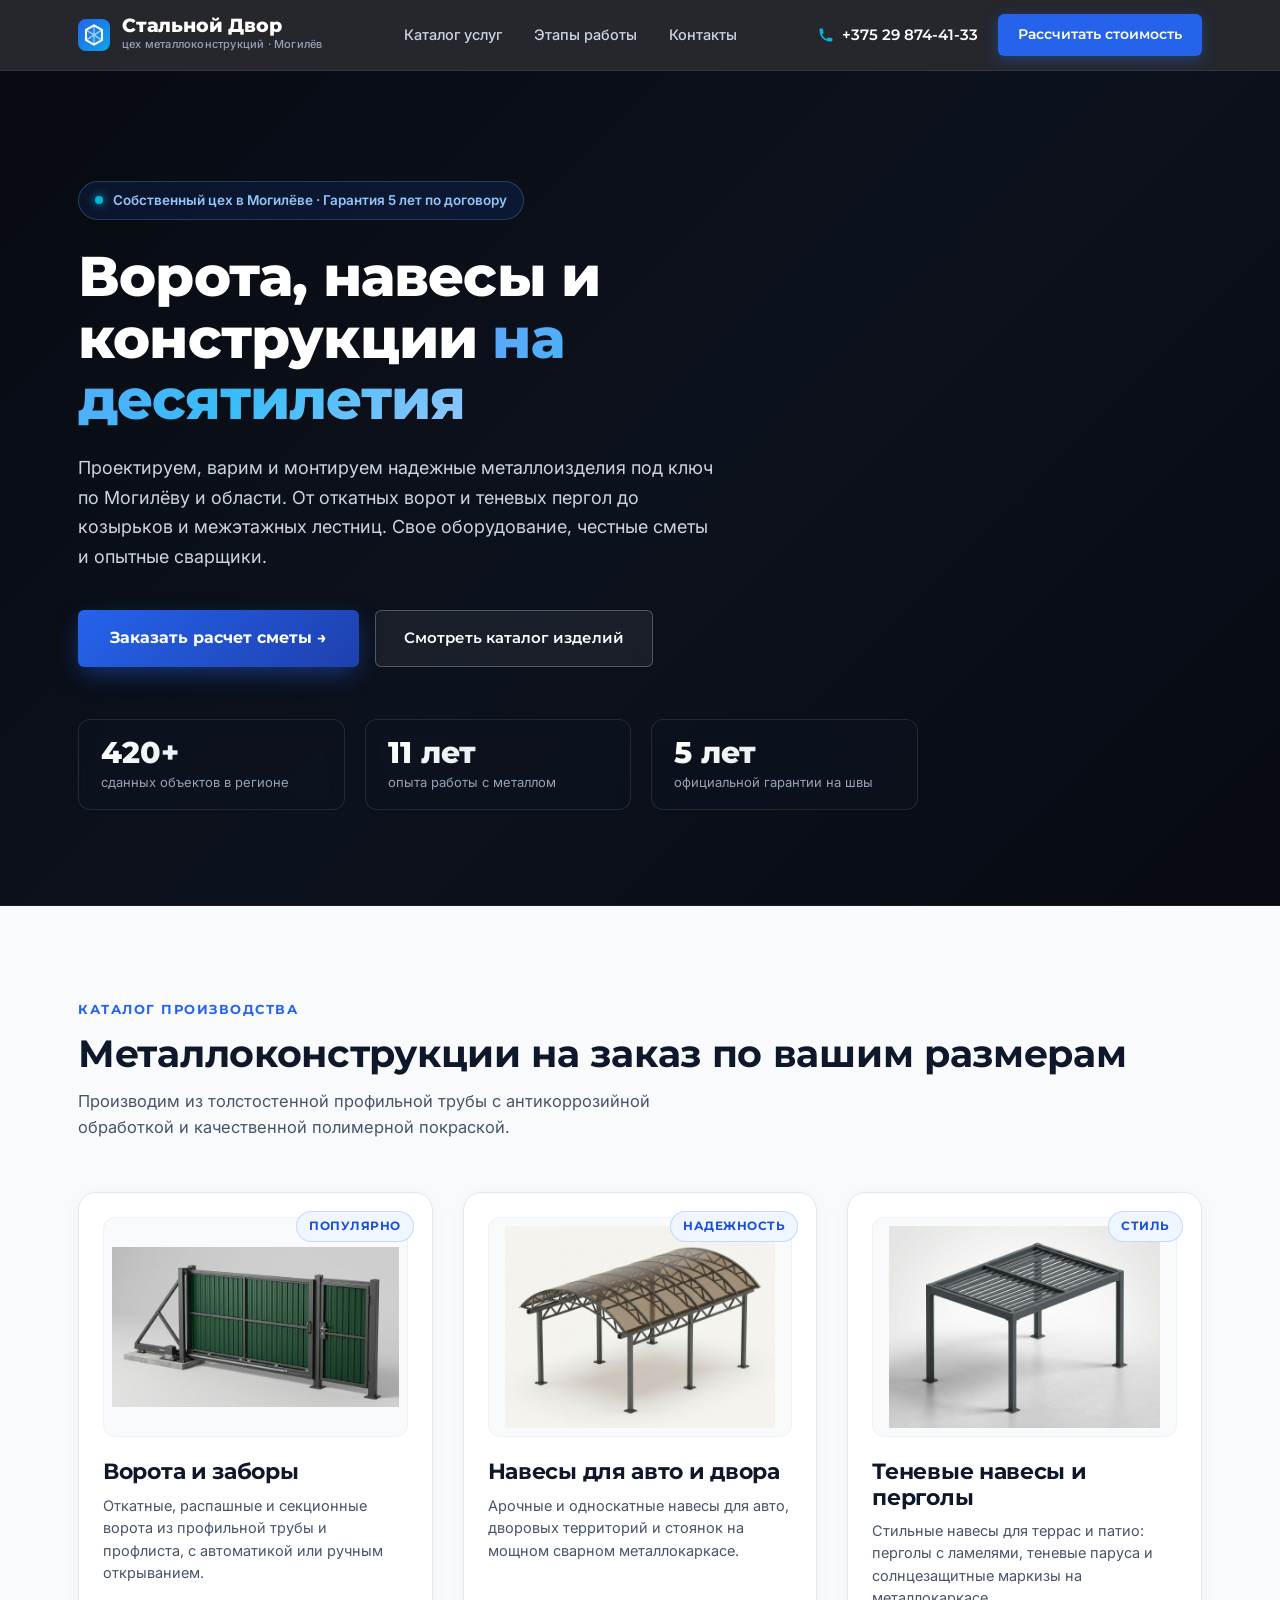
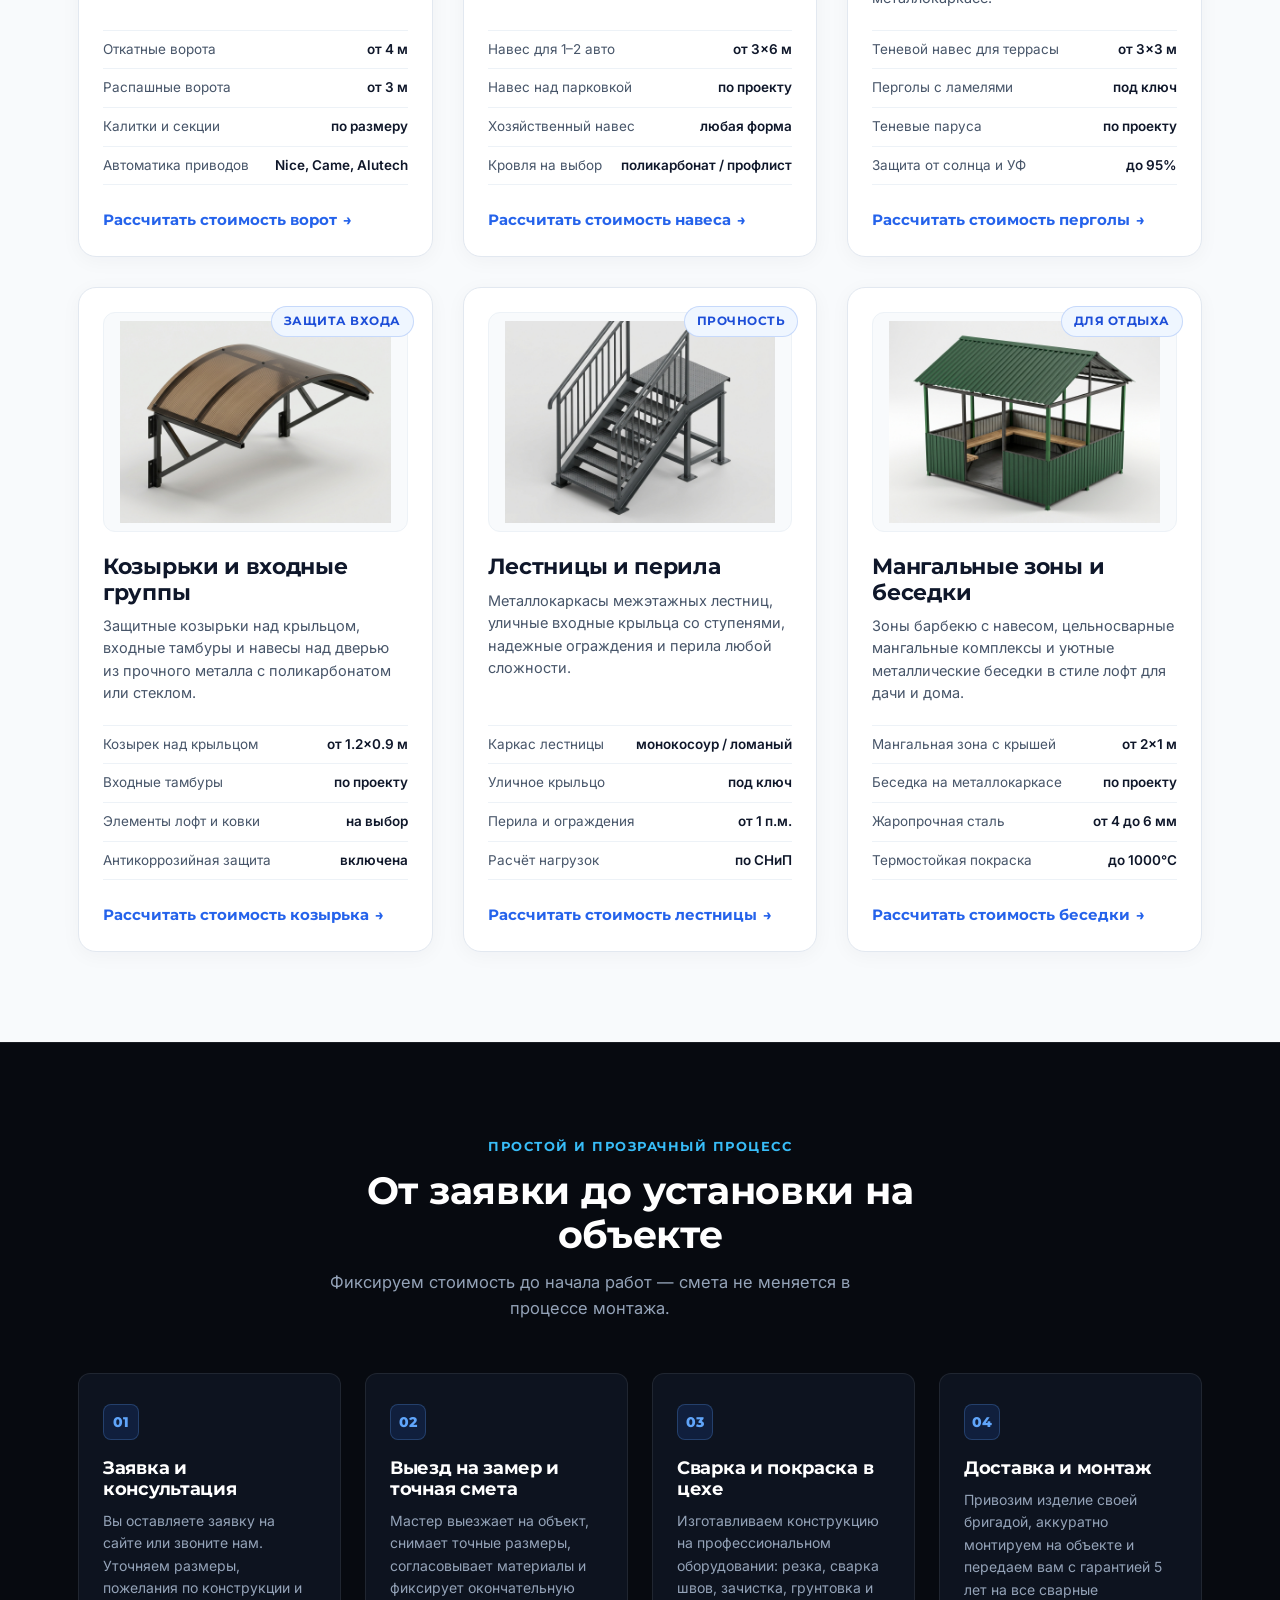
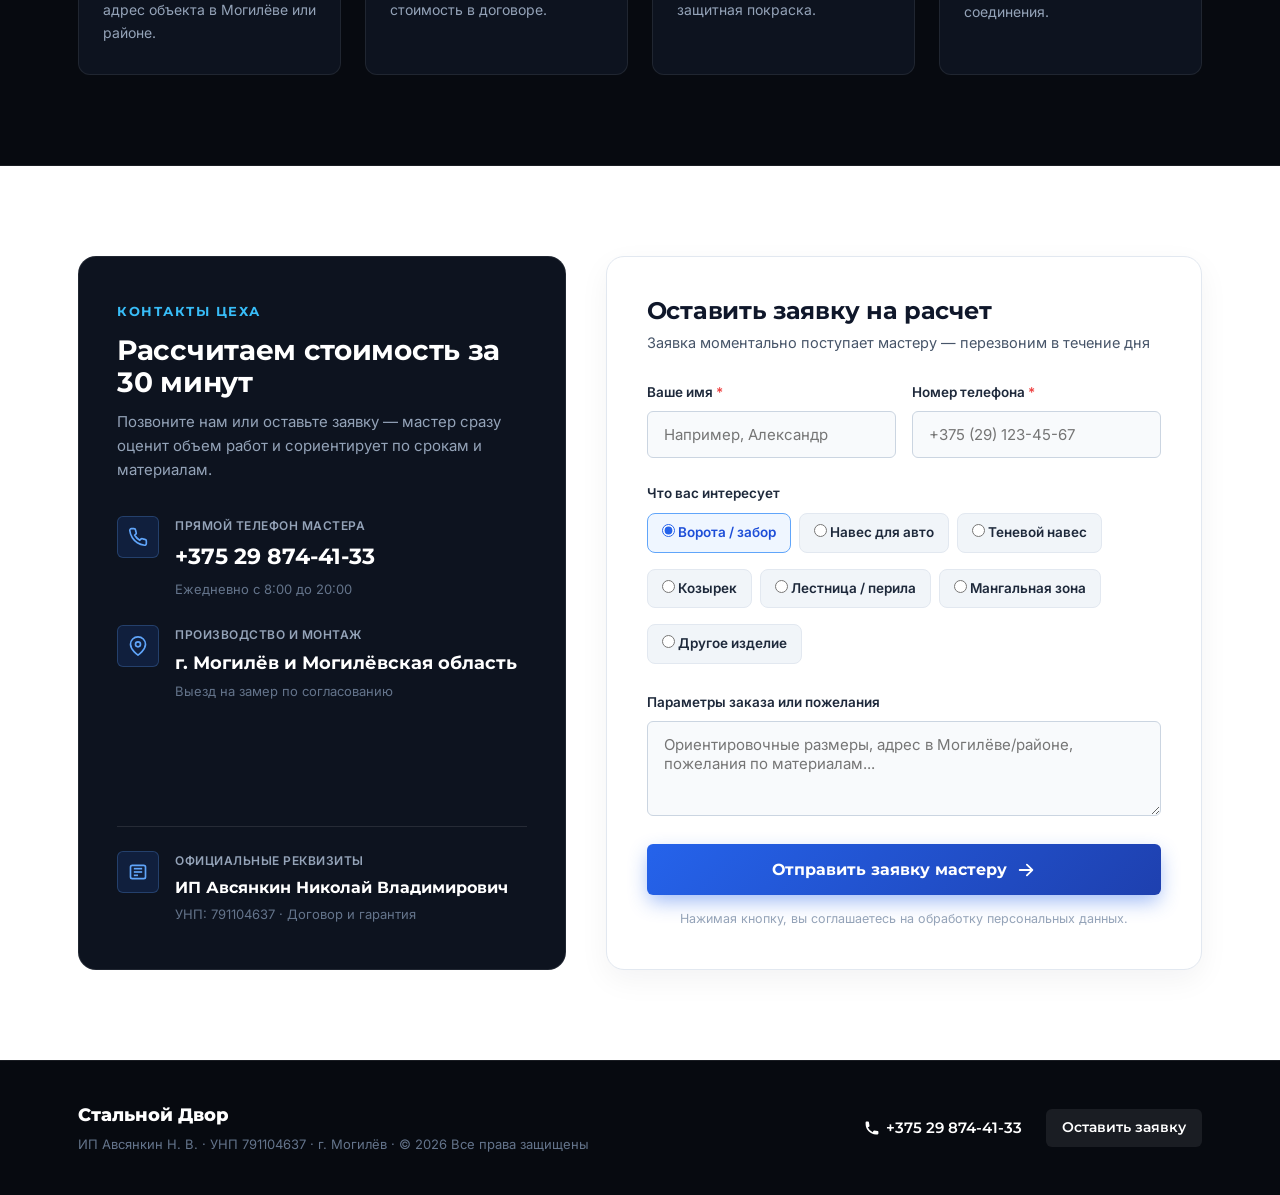
==== commit 2733f3a3: "Update phone number to +375 29 874-41-33 and introduce modern architectural redesign" ====
--- a/index.html
+++ b/index.html
@@ -4,33 +4,50 @@
   <meta charset="UTF-8">
   <meta name="viewport" content="width=device-width, initial-scale=1.0">
   <title>Стальной Двор — ворота, навесы, перголы и металлоконструкции в Могилёве</title>
-  <meta name="description" content="Изготовление и монтаж металлоконструкций на заказ в Могилёве: ворота, заборы, теневые навесы, перголы, козырьки, лестницы и мангальные зоны. Гарантия 5 лет.">
+  <meta name="description" content="Изготовление и монтаж металлоконструкций на заказ в Могилёве и области: откатные ворота, навесы для авто, теневые перголы, козырьки, лестницы и зоны барбекю. Собственный цех, гарантия 5 лет.">
   <meta property="og:title" content="Стальной Двор — металлоконструкции на заказ в Могилёве">
-  <meta property="og:description" content="Ворота, теневые навесы, перголы, козырьки, лестницы и зоны барбекю в Могилёве. Собственный цех, гарантия 5 лет.">
+  <meta property="og:description" content="Ворота, теневые навесы, перголы, козырьки, лестницы и беседки в Могилёве. Собственный цех, гарантия 5 лет.">
   <meta property="og:image" content="https://images.unsplash.com/photo-1504917595217-d4dc5ebe6122?auto=format&fit=crop&w=1200&q=80">
   <meta property="og:type" content="website">
   <link rel="preconnect" href="https://fonts.googleapis.com">
   <link rel="preconnect" href="https://fonts.gstatic.com" crossorigin>
-  <link href="https://fonts.googleapis.com/css2?family=Oswald:wght@400;500;600;700&family=Inter:wght@400;500;600&display=swap" rel="stylesheet">
-  <link rel="stylesheet" href="style.css?v=7">
+  <link href="https://fonts.googleapis.com/css2?family=Montserrat:wght@500;600;700;800&family=Inter:wght@400;500;600;700&display=swap" rel="stylesheet">
+  <link rel="stylesheet" href="style.css?v=8">
 </head>
-<body style="margin:0;padding:0;"><header>
+<body>
+
+<header>
   <div class="nav">
     <a href="#" class="logo">
-      <svg class="logo-mark" viewBox="0 0 26 26" fill="none" xmlns="http://www.w3.org/2000/svg">
-        <rect x="2" y="2" width="22" height="22" stroke="currentColor" stroke-width="2"/>
-        <path d="M2 9H24M9 2V24M17 2V24" stroke="currentColor" stroke-width="1.4"/>
+      <svg class="logo-mark" viewBox="0 0 28 28" fill="none" xmlns="http://www.w3.org/2000/svg">
+        <rect width="28" height="28" rx="7" fill="url(#logo-grad)"/>
+        <path d="M7 9.5L14 5.5L21 9.5V18.5L14 22.5L7 18.5V9.5Z" stroke="#ffffff" stroke-width="1.8" stroke-linejoin="round"/>
+        <path d="M14 5.5V22.5M7 9.5L21 18.5M21 9.5L7 18.5" stroke="#ffffff" stroke-width="1.1" stroke-opacity="0.6"/>
+        <defs>
+          <linearGradient id="logo-grad" x1="0" y1="0" x2="28" y2="28" gradientUnits="userSpaceOnUse">
+            <stop stop-color="#2563eb"/>
+            <stop offset="1" stop-color="#0ea5e9"/>
+          </linearGradient>
+        </defs>
       </svg>
-      Стальной Двор
+      <div class="logo-text">
+        <span class="logo-name">Стальной Двор</span>
+        <span class="logo-sub">цех металлоконструкций · Могилёв</span>
+      </div>
     </a>
     <nav class="nav-links" id="navLinks">
-      <a href="#services">Услуги</a>
-      <a href="#process">Как мы работаем</a>
+      <a href="#services">Каталог услуг</a>
+      <a href="#process">Этапы работы</a>
       <a href="#contact">Контакты</a>
     </nav>
     <div class="nav-actions">
-      <a href="tel:+375447607071" class="nav-phone">+375 44 760-70-71</a>
-      <a href="#contact" class="nav-cta">Оставить заявку</a>
+      <a href="tel:+375298744133" class="nav-phone">
+        <svg class="phone-icon" viewBox="0 0 20 20" fill="currentColor">
+          <path d="M2 3a1 1 0 011-1h2.153a1 1 0 01.986.836l.74 4.435a1 1 0 01-.54 1.06l-1.548.773a11.037 11.037 0 006.105 6.105l.774-1.548a1 1 0 011.059-.54l4.435.74a1 1 0 01.836.986V17a1 1 0 01-1 1h-2C7.82 18 2 12.18 2 5V3z"/>
+        </svg>
+        +375 29 874-41-33
+      </a>
+      <a href="#contact" class="nav-cta">Рассчитать стоимость</a>
       <button class="burger" id="burgerBtn" aria-label="Открыть меню" aria-expanded="false">
         <span></span>
         <span></span>
@@ -43,16 +60,29 @@
 <section class="hero">
   <div class="wrap">
     <div class="hero-content">
-      <h1>Ворота и навесы, которые стоят десятилетиями</h1>
-      <p class="lead">Проектируем, варим и монтируем металлоконструкции по Могилёву и области — от откатных ворот и теневых пергол до козырьков, лестниц и мангальных зон. Работаем с металлом, а не с картинками в каталоге.</p>
+      <div class="hero-badge">
+        <span class="badge-dot"></span>
+        Собственный цех в Могилёве · Гарантия 5 лет по договору
+      </div>
+      <h1>Ворота, навесы и конструкции <span class="gradient-text">на десятилетия</span></h1>
+      <p class="lead">Проектируем, варим и монтируем надежные металлоизделия под ключ по Могилёву и области. От откатных ворот и теневых пергол до козырьков и межэтажных лестниц. Свое оборудование, честные сметы и опытные сварщики.</p>
       <div class="hero-actions">
-        <a href="#contact" class="btn-primary">Рассчитать стоимость</a>
-        <a href="#services" class="btn-ghost">Смотреть услуги</a>
+        <a href="#contact" class="btn-primary">Заказать расчет сметы →</a>
+        <a href="#services" class="btn-ghost">Смотреть каталог изделий</a>
       </div>
       <div class="hero-stats">
-        <div><b>420+</b><span>объектов сдано</span></div>
-        <div><b>11 лет</b><span>на рынке</span></div>
-        <div><b>5 лет</b><span>гарантии на сварку</span></div>
+        <div class="stat-card">
+          <b>420+</b>
+          <span>сданных объектов в регионе</span>
+        </div>
+        <div class="stat-card">
+          <b>11 лет</b>
+          <span>опыта работы с металлом</span>
+        </div>
+        <div class="stat-card">
+          <b>5 лет</b>
+          <span>официальной гарантии на швы</span>
+        </div>
       </div>
     </div>
   </div>
@@ -60,91 +90,124 @@
 
 <section id="services">
   <div class="wrap">
-    <div class="eyebrow">Услуги цеха</div>
-    <h2 style="font-size:34px; max-width:26ch;">Металлоконструкции, которые мы делаем лучше всего</h2>
+    <div class="section-head">
+      <div class="eyebrow">Каталог производства</div>
+      <h2>Металлоконструкции на заказ по вашим размерам</h2>
+      <p class="section-sub">Производим из толстостенной профильной трубы с антикоррозийной обработкой и качественной полимерной покраской.</p>
+    </div>
     <div class="services-grid">
       <!-- 1. Ворота и заборы -->
       <div class="service-card">
-        <img src="images/gates.jpg?v=2" alt="Откатные и распашные металлические ворота, заборы" class="service-img" loading="lazy">
-        <h3>Ворота и заборы</h3>
-        <p>Откатные, распашные и секционные ворота из профильной трубы и профлиста, с автоматикой или без.</p>
-        <ul>
-          <li><span>Откатные ворота</span><span>от 4 м</span></li>
-          <li><span>Распашные ворота</span><span>от 3 м</span></li>
-          <li><span>Калитки и секции забора</span><span>по размеру</span></li>
-          <li><span>Автоматика и приводы</span><span>по запросу</span></li>
-        </ul>
-        <a href="#contact" class="service-link">Узнать стоимость ворот →</a>
+        <div class="card-badge">Популярно</div>
+        <div class="service-img-box">
+          <img src="images/gates.jpg?v=3" alt="Откатные и распашные металлические ворота, заборы" class="service-img" loading="lazy">
+        </div>
+        <div class="card-body">
+          <h3>Ворота и заборы</h3>
+          <p>Откатные, распашные и секционные ворота из профильной трубы и профлиста, с автоматикой или ручным открыванием.</p>
+          <ul class="specs-list">
+            <li><span>Откатные ворота</span><b>от 4 м</b></li>
+            <li><span>Распашные ворота</span><b>от 3 м</b></li>
+            <li><span>Калитки и секции</span><b>по размеру</b></li>
+            <li><span>Автоматика приводов</span><b>Nice, Came, Alutech</b></li>
+          </ul>
+          <a href="#contact" class="service-link">Рассчитать стоимость ворот <span>→</span></a>
+        </div>
       </div>
 
       <!-- 2. Навесы для авто -->
       <div class="service-card">
-        <img src="images/carport.jpg?v=2" alt="Навесы для авто и двора из металла" class="service-img" loading="lazy">
-        <h3>Навесы для авто и двора</h3>
-        <p>Навесы для автомобилей, дворовых территорий и хозяйственных зон на металлокаркасе — надежная защита от осадков.</p>
-        <ul>
-          <li><span>Навес для 1–2 авто</span><span>от 3×6 м</span></li>
-          <li><span>Навес над парковкой</span><span>по проекту</span></li>
-          <li><span>Хозяйственный навес</span><span>по проекту</span></li>
-          <li><span>Кровля: поликарбонат / металл</span><span>на выбор</span></li>
-        </ul>
-        <a href="#contact" class="service-link">Узнать стоимость навеса →</a>
+        <div class="card-badge">Надежность</div>
+        <div class="service-img-box">
+          <img src="images/carport.jpg?v=3" alt="Навесы для авто и двора из металла" class="service-img" loading="lazy">
+        </div>
+        <div class="card-body">
+          <h3>Навесы для авто и двора</h3>
+          <p>Арочные и односкатные навесы для авто, дворовых территорий и стоянок на мощном сварном металлокаркасе.</p>
+          <ul class="specs-list">
+            <li><span>Навес для 1–2 авто</span><b>от 3×6 м</b></li>
+            <li><span>Навес над парковкой</span><b>по проекту</b></li>
+            <li><span>Хозяйственный навес</span><b>любая форма</b></li>
+            <li><span>Кровля на выбор</span><b>поликарбонат / профлист</b></li>
+          </ul>
+          <a href="#contact" class="service-link">Рассчитать стоимость навеса <span>→</span></a>
+        </div>
       </div>
 
       <!-- 3. Теневые навесы и перголы -->
       <div class="service-card">
-        <img src="images/pergola.jpg?v=2" alt="Металлические теневые навесы и перголы для террасы" class="service-img" loading="lazy">
-        <h3>Теневые навесы и перголы</h3>
-        <p>Стильные теневые навесы для террас, патио и загородного отдыха: перголы с ламелями, теневые паруса и тенты на металлокаркасе.</p>
-        <ul>
-          <li><span>Теневой навес для террасы</span><span>от 3×3 м</span></li>
-          <li><span>Перголы с ламелями</span><span>под ключ</span></li>
-          <li><span>Теневые паруса и маркизы</span><span>по проекту</span></li>
-          <li><span>Защита от солнца и УФ</span><span>до 95%</span></li>
-        </ul>
-        <a href="#contact" class="service-link">Узнать стоимость теневого навеса →</a>
+        <div class="card-badge">Стиль</div>
+        <div class="service-img-box">
+          <img src="images/pergola.jpg?v=3" alt="Металлические теневые навесы и перголы для террасы" class="service-img" loading="lazy">
+        </div>
+        <div class="card-body">
+          <h3>Теневые навесы и перголы</h3>
+          <p>Стильные навесы для террас и патио: перголы с ламелями, теневые паруса и солнцезащитные маркизы на металлокаркасе.</p>
+          <ul class="specs-list">
+            <li><span>Теневой навес для террасы</span><b>от 3×3 м</b></li>
+            <li><span>Перголы с ламелями</span><b>под ключ</b></li>
+            <li><span>Теневые паруса</span><b>по проекту</b></li>
+            <li><span>Защита от солнца и УФ</span><b>до 95%</b></li>
+          </ul>
+          <a href="#contact" class="service-link">Рассчитать стоимость перголы <span>→</span></a>
+        </div>
       </div>
 
       <!-- 4. Козырьки и тамбуры -->
       <div class="service-card">
-        <img src="images/canopy.jpg?v=2" alt="Металлические козырьки над крыльцом и входные группы" class="service-img" loading="lazy">
-        <h3>Козырьки и входные группы</h3>
-        <p>Защитные козырьки над крыльцом, входные тамбуры и навесы над дверью из прочного металла с поликарбонатом или стеклом.</p>
-        <ul>
-          <li><span>Козырек над крыльцом</span><span>от 1.2×0.9 м</span></li>
-          <li><span>Входные тамбуры</span><span>по проекту</span></li>
-          <li><span>Элементы лофт и ковки</span><span>на выбор</span></li>
-          <li><span>Антикоррозийная защита</span><span>включена</span></li>
-        </ul>
-        <a href="#contact" class="service-link">Узнать стоимость козырька →</a>
+        <div class="card-badge">Защита входа</div>
+        <div class="service-img-box">
+          <img src="images/canopy.jpg?v=3" alt="Металлические козырьки над крыльцом и входные группы" class="service-img" loading="lazy">
+        </div>
+        <div class="card-body">
+          <h3>Козырьки и входные группы</h3>
+          <p>Защитные козырьки над крыльцом, входные тамбуры и навесы над дверью из прочного металла с поликарбонатом или стеклом.</p>
+          <ul class="specs-list">
+            <li><span>Козырек над крыльцом</span><b>от 1.2×0.9 м</b></li>
+            <li><span>Входные тамбуры</span><b>по проекту</b></li>
+            <li><span>Элементы лофт и ковки</span><b>на выбор</b></li>
+            <li><span>Антикоррозийная защита</span><b>включена</b></li>
+          </ul>
+          <a href="#contact" class="service-link">Рассчитать стоимость козырька <span>→</span></a>
+        </div>
       </div>
 
       <!-- 5. Лестницы и перила -->
       <div class="service-card">
-        <img src="images/stairs.jpg?v=2" alt="Металлические лестницы и перила на заказ" class="service-img" loading="lazy">
-        <h3>Лестницы и перила</h3>
-        <p>Металлокаркасы межэтажных лестниц, уличные входные крыльца со ступенями, надежные ограждения и перила любой сложности.</p>
-        <ul>
-          <li><span>Каркас лестницы</span><span>монокосоур / ломаный</span></li>
-          <li><span>Уличное крыльцо</span><span>под ключ</span></li>
-          <li><span>Перила и ограждения</span><span>от 1 п.м.</span></li>
-          <li><span>Расчёт прочности</span><span>по СНиП</span></li>
-        </ul>
-        <a href="#contact" class="service-link">Узнать стоимость лестницы →</a>
+        <div class="card-badge">Прочность</div>
+        <div class="service-img-box">
+          <img src="images/stairs.jpg?v=3" alt="Металлические лестницы и перила на заказ" class="service-img" loading="lazy">
+        </div>
+        <div class="card-body">
+          <h3>Лестницы и перила</h3>
+          <p>Металлокаркасы межэтажных лестниц, уличные входные крыльца со ступенями, надежные ограждения и перила любой сложности.</p>
+          <ul class="specs-list">
+            <li><span>Каркас лестницы</span><b>монокосоур / ломаный</b></li>
+            <li><span>Уличное крыльцо</span><b>под ключ</b></li>
+            <li><span>Перила и ограждения</span><b>от 1 п.м.</b></li>
+            <li><span>Расчёт нагрузок</span><b>по СНиП</b></li>
+          </ul>
+          <a href="#contact" class="service-link">Рассчитать стоимость лестницы <span>→</span></a>
+        </div>
       </div>
 
       <!-- 6. Мангальные зоны и беседки -->
       <div class="service-card">
-        <img src="images/bbq.jpg?v=2" alt="Мангальные зоны, комплексы барбекю и беседки из металла" class="service-img" loading="lazy">
-        <h3>Мангальные зоны и беседки</h3>
-        <p>Зоны барбекю с навесом, цельносварные мангальные комплексы и уютные металлические беседки в стиле лофт для дачи и дома.</p>
-        <ul>
-          <li><span>Мангальная зона с крышей</span><span>от 2×1 м</span></li>
-          <li><span>Беседка на металлокаркасе</span><span>по проекту</span></li>
-          <li><span>Жаропрочная сталь</span><span>от 4 до 6 мм</span></li>
-          <li><span>Термостойкая покраска</span><span>до 1000°C</span></li>
-        </ul>
-        <a href="#contact" class="service-link">Узнать стоимость мангальной зоны →</a>
+        <div class="card-badge">Для отдыха</div>
+        <div class="service-img-box">
+          <img src="images/bbq.jpg?v=3" alt="Мангальные зоны, комплексы барбекю и беседки из металла" class="service-img" loading="lazy">
+        </div>
+        <div class="card-body">
+          <h3>Мангальные зоны и беседки</h3>
+          <p>Зоны барбекю с навесом, цельносварные мангальные комплексы и уютные металлические беседки в стиле лофт для дачи и дома.</p>
+          <ul class="specs-list">
+            <li><span>Мангальная зона с крышей</span><b>от 2×1 м</b></li>
+            <li><span>Беседка на металлокаркасе</span><b>по проекту</b></li>
+            <li><span>Жаропрочная сталь</span><b>от 4 до 6 мм</b></li>
+            <li><span>Термостойкая покраска</span><b>до 1000°C</b></li>
+          </ul>
+          <a href="#contact" class="service-link">Рассчитать стоимость беседки <span>→</span></a>
+        </div>
       </div>
     </div>
   </div>
@@ -152,28 +215,31 @@
 
 <section id="process" class="process">
   <div class="wrap">
-    <div class="eyebrow">Как мы работаем</div>
-    <h2 style="font-size:32px;">От заявки до монтажа — четыре шага</h2>
-    <div class="process-steps">
-      <div class="process-step">
-        <span class="num">01</span>
-        <h4>Заявка</h4>
-        <p>Вы оставляете заявку на сайте или звоните — уточняем задачу и место объекта.</p>
-      </div>
-      <div class="process-step">
-        <span class="num">02</span>
-        <h4>Замер и расчёт</h4>
-        <p>Выезжаем на объект, снимаем размеры, присылаем смету и сроки.</p>
-      </div>
-      <div class="process-step">
-        <span class="num">03</span>
-        <h4>Изготовление</h4>
-        <p>Варим конструкцию в цехе, готовим к покраске и монтажу.</p>
-      </div>
-      <div class="process-step">
-        <span class="num">04</span>
-        <h4>Монтаж</h4>
-        <p>Устанавливаем на объекте и сдаём с гарантией на сварные швы.</p>
+    <div class="section-head text-center">
+      <div class="eyebrow eyebrow-light">Простой и прозрачный процесс</div>
+      <h2>От заявки до установки на объекте</h2>
+      <p class="section-sub text-muted">Фиксируем стоимость до начала работ — смета не меняется в процессе монтажа.</p>
+    </div>
+    <div class="process-grid">
+      <div class="process-card">
+        <div class="step-num">01</div>
+        <h4>Заявка и консультация</h4>
+        <p>Вы оставляете заявку на сайте или звоните нам. Уточняем размеры, пожелания по конструкции и адрес объекта в Могилёве или районе.</p>
+      </div>
+      <div class="process-card">
+        <div class="step-num">02</div>
+        <h4>Выезд на замер и точная смета</h4>
+        <p>Мастер выезжает на объект, снимает точные размеры, согласовывает материалы и фиксирует окончательную стоимость в договоре.</p>
+      </div>
+      <div class="process-card">
+        <div class="step-num">03</div>
+        <h4>Сварка и покраска в цехе</h4>
+        <p>Изготавливаем конструкцию на профессиональном оборудовании: резка, сварка швов, зачистка, грунтовка и защитная покраска.</p>
+      </div>
+      <div class="process-card">
+        <div class="step-num">04</div>
+        <h4>Доставка и монтаж</h4>
+        <p>Привозим изделие своей бригадой, аккуратно монтируем на объекте и передаем вам с гарантией 5 лет на все сварные соединения.</p>
       </div>
     </div>
   </div>
@@ -181,74 +247,126 @@
 
 <section id="contact" class="contact">
   <div class="wrap">
-    <div class="contact-info">
-      <div class="eyebrow">Заявка</div>
-      <h2>Расскажите, что нужно — перезвоним в течение дня</h2>
-      <p>Заполните форму или свяжитесь напрямую. Заявка сразу приходит нам в Telegram, так что мы увидим её почти сразу.</p>
-      <div class="contact-detail">
-        <span>Телефон</span>
-        <b><a href="tel:+375447607071" class="phone-link">+375 44 760-70-71</a></b>
-      </div>
-      <div class="contact-detail">
-        <span>Цех и производство</span>
-        <b>г. Могилёв</b>
-      </div>
-      <div class="contact-detail">
-        <span>Исполнитель</span>
-        <b>ИП Авсянкин Николай Владимирович</b>
-        <span class="contact-sub">УНП 791104637</span>
-      </div>
-    </div>
-
-    <form id="requestForm" novalidate>
-      <div class="form-row">
-        <div class="field" id="nameField">
-          <label for="name">Ваше имя <span class="req">*</span></label>
-          <input type="text" id="name" name="name" required placeholder="Например, Александр" autocomplete="name">
-          <span class="field-error" id="nameError"></span>
-        </div>
-        <div class="field" id="phoneField">
-          <label for="phone">Номер телефона <span class="req">*</span></label>
-          <input type="tel" id="phone" name="phone" required placeholder="+375 (44) 123-45-67" autocomplete="tel">
-          <span class="field-error" id="phoneError"></span>
-        </div>
-      </div>
-
-      <div class="field">
-        <label>Что вас интересует</label>
-        <div class="radio-group">
-          <label class="radio-option"><input type="radio" name="service" value="Ворота / забор" checked> Ворота / забор</label>
-          <label class="radio-option"><input type="radio" name="service" value="Навес для авто"> Навес для авто</label>
-          <label class="radio-option"><input type="radio" name="service" value="Теневой навес / пергола"> Теневой навес / пергола</label>
-          <label class="radio-option"><input type="radio" name="service" value="Козырек"> Козырек / тамбур</label>
-          <label class="radio-option"><input type="radio" name="service" value="Лестница"> Лестница / перила</label>
-          <label class="radio-option"><input type="radio" name="service" value="Мангальная зона"> Мангальная зона</label>
-          <label class="radio-option"><input type="radio" name="service" value="Другое"> Другое</label>
-        </div>
-      </div>
-
-      <div class="field">
-        <label for="message">Комментарий к заказу</label>
-        <textarea id="message" name="message" placeholder="Размеры, адрес объекта в Могилёве или районе, пожелания по материалам"></textarea>
-      </div>
-
-      <button type="submit" class="submit-btn" id="submitBtn">Отправить заявку</button>
-      <p class="form-note">Нажимая кнопку, вы соглашаетесь на обработку персональных данных.</p>
-      <div class="form-status" id="formStatus"></div>
-    </form>
+    <div class="contact-grid">
+      <div class="contact-card">
+        <div class="eyebrow eyebrow-light">Контакты цеха</div>
+        <h2>Рассчитаем стоимость за 30 минут</h2>
+        <p class="contact-desc">Позвоните нам или оставьте заявку — мастер сразу оценит объем работ и сориентирует по срокам и материалам.</p>
+        
+        <div class="contact-item">
+          <div class="contact-item-icon">
+            <svg viewBox="0 0 24 24" fill="none" stroke="currentColor" stroke-width="2">
+              <path d="M22 16.92v3a2 2 0 01-2.18 2 19.79 19.79 0 01-8.63-3.07 19.5 19.5 0 01-6-6 19.79 19.79 0 01-3.07-8.67A2 2 0 014.11 2h3a2 2 0 012 1.72 12.84 12.84 0 00.7 2.81 2 2 0 01-.45 2.11L8.09 9.91a16 16 0 006 6l1.27-1.27a2 2 0 012.11-.45 12.84 12.84 0 002.81.7A2 2 0 0122 16.92z"/>
+            </svg>
+          </div>
+          <div>
+            <span class="label">Прямой телефон мастера</span>
+            <a href="tel:+375298744133" class="val val-phone">+375 29 874-41-33</a>
+            <span class="subtext">Ежедневно с 8:00 до 20:00</span>
+          </div>
+        </div>
+
+        <div class="contact-item">
+          <div class="contact-item-icon">
+            <svg viewBox="0 0 24 24" fill="none" stroke="currentColor" stroke-width="2">
+              <path d="M21 10c0 7-9 13-9 13s-9-6-9-13a9 9 0 0118 0z"/>
+              <circle cx="12" cy="10" r="3"/>
+            </svg>
+          </div>
+          <div>
+            <span class="label">Производство и монтаж</span>
+            <span class="val">г. Могилёв и Могилёвская область</span>
+            <span class="subtext">Выезд на замер по согласованию</span>
+          </div>
+        </div>
+
+        <div class="contact-item legal-item">
+          <div class="contact-item-icon">
+            <svg viewBox="0 0 24 24" fill="none" stroke="currentColor" stroke-width="2">
+              <rect x="3" y="4" width="18" height="16" rx="2"/>
+              <line x1="7" y1="8" x2="17" y2="8"/>
+              <line x1="7" y1="12" x2="17" y2="12"/>
+              <line x1="7" y1="16" x2="12" y2="16"/>
+            </svg>
+          </div>
+          <div>
+            <span class="label">Официальные реквизиты</span>
+            <span class="val val-legal">ИП Авсянкин Николай Владимирович</span>
+            <span class="subtext">УНП: 791104637 · Договор и гарантия</span>
+          </div>
+        </div>
+      </div>
+
+      <div class="form-wrapper">
+        <form id="requestForm" novalidate>
+          <div class="form-header">
+            <h3>Оставить заявку на расчет</h3>
+            <p>Заявка моментально поступает мастеру — перезвоним в течение дня</p>
+          </div>
+
+          <div class="form-row">
+            <div class="field" id="nameField">
+              <label for="name">Ваше имя <span class="req">*</span></label>
+              <input type="text" id="name" name="name" required placeholder="Например, Александр" autocomplete="name">
+              <span class="field-error" id="nameError"></span>
+            </div>
+            <div class="field" id="phoneField">
+              <label for="phone">Номер телефона <span class="req">*</span></label>
+              <input type="tel" id="phone" name="phone" required placeholder="+375 (29) 123-45-67" autocomplete="tel">
+              <span class="field-error" id="phoneError"></span>
+            </div>
+          </div>
+
+          <div class="field">
+            <label>Что вас интересует</label>
+            <div class="radio-group">
+              <label class="radio-option"><input type="radio" name="service" value="Ворота / забор" checked> <span>Ворота / забор</span></label>
+              <label class="radio-option"><input type="radio" name="service" value="Навес для авто"> <span>Навес для авто</span></label>
+              <label class="radio-option"><input type="radio" name="service" value="Теневой навес / пергола"> <span>Теневой навес</span></label>
+              <label class="radio-option"><input type="radio" name="service" value="Козырек"> <span>Козырек</span></label>
+              <label class="radio-option"><input type="radio" name="service" value="Лестница"> <span>Лестница / перила</span></label>
+              <label class="radio-option"><input type="radio" name="service" value="Мангальная зона"> <span>Мангальная зона</span></label>
+              <label class="radio-option"><input type="radio" name="service" value="Другое"> <span>Другое изделие</span></label>
+            </div>
+          </div>
+
+          <div class="field">
+            <label for="message">Параметры заказа или пожелания</label>
+            <textarea id="message" name="message" placeholder="Ориентировочные размеры, адрес в Могилёве/районе, пожелания по материалам..."></textarea>
+          </div>
+
+          <button type="submit" class="submit-btn" id="submitBtn">
+            <span>Отправить заявку мастеру</span>
+            <svg viewBox="0 0 20 20" fill="currentColor" width="18" height="18">
+              <path fill-rule="evenodd" d="M10.293 3.293a1 1 0 011.414 0l6 6a1 1 0 010 1.414l-6 6a1 1 0 01-1.414-1.414L14.586 11H3a1 1 0 110-2h11.586l-4.293-4.293a1 1 0 010-1.414z" clip-rule="evenodd"/>
+            </svg>
+          </button>
+          <p class="form-note">Нажимая кнопку, вы соглашаетесь на обработку персональных данных.</p>
+          <div class="form-status" id="formStatus"></div>
+        </form>
+      </div>
+    </div>
   </div>
 </section>
 
 <footer>
   <div class="wrap">
-    <div>© 2026 Стальной Двор · ИП Авсянкин Н. В. · УНП 791104637 · г. Могилёв</div>
+    <div class="footer-left">
+      <div class="footer-brand">Стальной Двор</div>
+      <div class="footer-legal">ИП Авсянкин Н. В. · УНП 791104637 · г. Могилёв · © 2026 Все права защищены</div>
+    </div>
     <div class="footer-links">
-      <a href="tel:+375447607071" class="phone-link">+375 44 760-70-71</a>
-      <a href="#contact">Оставить заявку</a>
+      <a href="tel:+375298744133" class="phone-link">
+        <svg viewBox="0 0 20 20" fill="currentColor" width="16" height="16">
+          <path d="M2 3a1 1 0 011-1h2.153a1 1 0 01.986.836l.74 4.435a1 1 0 01-.54 1.06l-1.548.773a11.037 11.037 0 006.105 6.105l.774-1.548a1 1 0 011.059-.54l4.435.74a1 1 0 01.836.986V17a1 1 0 01-1 1h-2C7.82 18 2 12.18 2 5V3z"/>
+        </svg>
+        +375 29 874-41-33
+      </a>
+      <a href="#contact" class="footer-cta-link">Оставить заявку</a>
     </div>
   </div>
 </footer>
 
-<script src="script.js?v=5"></script>
+<script src="script.js?v=6"></script>
 </body>
-</html>
+</html>
--- a/style.css
+++ b/style.css
@@ -1,154 +1,229 @@
-/* ============ TOKENS ============ */
+/* ============ DESIGN TOKENS ============ */
 :root {
-  --steel-950: #000000; /* Чистый черный цвет */
-  --steel-900: #121417;
-  --steel-800: #22262d;
-  --steel-600: #4a5560;
-  --steel-300: #8b939b;
-  --concrete-100: #e8e6df;
-  --concrete-50: #f4f3ee;
-  --spark-500: #e8672a;
-  --spark-600: #c94f18;
-  --line: #d8d5cb;
-  --font-head: 'Oswald', sans-serif;
-  --font-body: 'Inter', sans-serif;
+  --primary-600: #1d4ed8;       /* Deep Royal Blue */
+  --primary-500: #2563eb;       /* Electric Cobalt */
+  --primary-400: #60a5fa;       /* Light Blue */
+  --primary-50:  #eff6ff;       /* Blue tint background */
+  --accent-cyan: #06b6d4;       /* Laser/Arc Cyan */
+  --dark-950:    #070a10;       /* Deepest Night */
+  --dark-900:    #0d131f;       /* Rich Slate */
+  --dark-800:    #172033;       /* Card Dark Surface */
+  --dark-700:    #243048;       /* Borders Dark */
+  --slate-700:   #334155;
+  --slate-600:   #475569;
+  --slate-400:   #94a3b8;
+  --slate-300:   #cbd5e1;
+  --slate-200:   #e2e8f0;
+  --slate-100:   #f1f5f9;
+  --slate-50:    #f8fafc;
+  --bg-page:     #f8fafc;
+  --font-head:   'Montserrat', sans-serif;
+  --font-body:   'Inter', sans-serif;
+  --radius-sm:   6px;
+  --radius-md:   12px;
+  --radius-lg:   18px;
 }
 
 * { box-sizing: border-box; margin: 0; padding: 0; }
 
-/* Устранение любых верхних белых полос и отступов */
 html {
   scroll-behavior: smooth;
-  background-color: #000000 !important; /* Всегда черный фон на уровне html */
-}
+  background-color: var(--dark-950);
+}
+
 body {
   font-family: var(--font-body);
-  color: #15171a;
-  background: var(--concrete-50);
-  line-height: 1.5;
+  color: #0f172a;
+  background: var(--bg-page);
+  line-height: 1.6;
   -webkit-font-smoothing: antialiased;
   margin: 0 !important;
   padding: 0 !important;
 }
+
 img { max-width: 100%; display: block; }
 
-/* Убираем все подчёркивания ссылок на сайте */
 a, a:hover, a:focus, a:visited {
   color: inherit;
   text-decoration: none !important;
 }
 
-h1, h2, h3 {
-  font-family: var(--font-head);
-  font-weight: 600;
-  line-height: 1.08;
-  letter-spacing: 0.2px;
-}
+h1, h2, h3, h4 {
+  font-family: var(--font-head);
+  font-weight: 700;
+  line-height: 1.15;
+  letter-spacing: -0.3px;
+  color: #0f172a;
+}
+
 .wrap {
-  max-width: 1140px;
+  max-width: 1180px;
   margin: 0 auto;
   padding: 0 28px;
 }
-section { padding: 96px 0; }
-@media(max-width: 720px) {
-  section { padding: 56px 0; }
+
+section { padding: 90px 0; }
+@media(max-width: 768px) {
+  section { padding: 60px 0; }
   .wrap { padding: 0 18px; }
 }
 
+.section-head {
+  margin-bottom: 52px;
+}
+.section-head.text-center {
+  text-align: center;
+  max-width: 700px;
+  margin-left: auto;
+  margin-right: auto;
+}
+.section-head h2 {
+  font-size: clamp(28px, 4vw, 38px);
+  margin-bottom: 12px;
+}
+.section-sub {
+  font-size: 16.5px;
+  color: var(--slate-600);
+  max-width: 60ch;
+}
+.section-sub.text-muted {
+  color: var(--slate-400);
+}
+
 .eyebrow {
-  font-family: var(--font-head);
-  font-size: 14px;
-  color: var(--spark-600);
-  margin-bottom: 14px;
+  display: inline-block;
+  font-family: var(--font-head);
+  font-size: 13px;
+  font-weight: 700;
+  color: var(--primary-500);
   text-transform: uppercase;
-  letter-spacing: 1px;
-}
-
-/* ============ HEADER (ЧЕРНЫЙ ЦВЕТ БЕЗ ЗАЗОРОВ) ============ */
+  letter-spacing: 1.5px;
+  margin-bottom: 12px;
+}
+.eyebrow-light {
+  color: #38bdf8;
+}
+
+/* ============ HEADER ============ */
 header {
   position: sticky;
   top: 0;
   left: 0;
   right: 0;
   width: 100%;
-  margin: 0 !important;
   z-index: 100;
-  background: #000000 !important;
-  border-bottom: 1px solid #1c1f24;
-  color: #ffffff;
-}
+  background: rgba(7, 10, 16, 0.88);
+  backdrop-filter: blur(14px);
+  -webkit-backdrop-filter: blur(14px);
+  border-bottom: 1px solid rgba(255, 255, 255, 0.08);
+  color: #ffffff;
+  transition: background 0.3s;
+}
+
 .nav {
-  display: flex; align-items: center; justify-content: space-between;
-  padding: 16px 28px;
-  max-width: 1140px; margin: 0 auto;
+  display: flex;
+  align-items: center;
+  justify-content: space-between;
+  padding: 14px 28px;
+  max-width: 1180px;
+  margin: 0 auto;
+}
+
+.logo {
+  display: flex;
+  align-items: center;
+  gap: 12px;
+  text-decoration: none !important;
+}
+
+.logo-mark {
+  width: 32px;
+  height: 32px;
+  flex-shrink: 0;
+}
+
+.logo-text {
+  display: flex;
+  flex-direction: column;
+}
+
+.logo-name {
+  font-family: var(--font-head);
+  font-size: 19px;
+  font-weight: 800;
+  letter-spacing: -0.2px;
+  color: #ffffff;
+  line-height: 1.1;
+}
+
+.logo-sub {
+  font-size: 11px;
+  color: #94a3b8;
+  font-weight: 500;
+  letter-spacing: 0.2px;
+}
+
+.nav-links {
+  display: flex;
+  gap: 32px;
+  font-size: 14.5px;
+  font-weight: 500;
+}
+
+.nav-links a {
+  color: #cbd5e1;
+  transition: color 0.2s ease;
   position: relative;
 }
-.logo {
-  font-family: var(--font-head);
-  font-size: 21px;
+
+.nav-links a:hover {
+  color: #ffffff;
+}
+
+.nav-actions {
+  display: flex;
+  align-items: center;
+  gap: 20px;
+}
+
+.nav-phone {
+  font-family: var(--font-head);
+  font-size: 15px;
   font-weight: 600;
-  display: flex; align-items: center; gap: 10px;
-  color: #ffffff;
-  text-decoration: none !important;
-}
-.logo-mark {
-  width: 26px; height: 26px;
-  flex-shrink: 0;
-  color: #ffffff;
-}
-.nav-links {
-  display: flex; gap: 32px;
-  font-size: 15px;
-}
-.nav-links a {
-  color: #d1d5db;
-  text-decoration: none !important;
-  border-bottom: none !important;
-  transition: color 0.2s ease;
-}
-.nav-links a:hover {
-  color: var(--spark-500);
-}
-
-.nav-actions {
-  display: flex;
-  align-items: center;
-  gap: 20px;
-}
-
-.nav-phone {
-  font-family: var(--font-head);
-  font-size: 16px;
-  font-weight: 500;
-  color: #ffffff;
-  text-decoration: none !important;
-  border-bottom: none !important;
-  transition: color 0.2s ease;
+  color: #ffffff;
+  display: flex;
+  align-items: center;
+  gap: 8px;
+  transition: color 0.2s;
   white-space: nowrap;
 }
+.nav-phone .phone-icon {
+  width: 16px;
+  height: 16px;
+  color: var(--accent-cyan);
+}
 .nav-phone:hover {
-  color: var(--spark-500);
+  color: var(--primary-400);
 }
 
 .nav-cta {
   font-family: var(--font-head);
-  background: var(--spark-500);
-  color: #ffffff;
-  border: none;
+  font-size: 13.5px;
+  font-weight: 600;
+  background: var(--primary-500);
+  color: #ffffff;
   padding: 10px 20px;
-  font-size: 14px;
-  letter-spacing: 0.3px;
-  cursor: pointer;
-  text-decoration: none !important;
-  transition: background 0.2s ease;
+  border-radius: var(--radius-sm);
+  transition: all 0.2s ease;
   white-space: nowrap;
-  border-radius: 2px;
+  box-shadow: 0 4px 14px rgba(37, 99, 235, 0.35);
 }
 .nav-cta:hover {
-  background: var(--spark-600);
-}
-
-/* Кнопка мобильного меню (Burger) */
+  background: var(--primary-600);
+  transform: translateY(-1px);
+  box-shadow: 0 6px 18px rgba(37, 99, 235, 0.45);
+}
+
 .burger {
   display: none;
   width: 30px;
@@ -163,19 +238,19 @@
 .burger span {
   display: block;
   position: absolute;
-  height: 2.5px;
+  height: 2px;
   width: 100%;
   background: #ffffff;
   border-radius: 2px;
   left: 0;
   transition: .25s ease-in-out;
 }
-.burger span:nth-child(1) { top: 1px; }
-.burger span:nth-child(2) { top: 9.5px; }
+.burger span:nth-child(1) { top: 2px; }
+.burger span:nth-child(2) { top: 10px; }
 .burger span:nth-child(3) { top: 18px; }
 
 .burger.active span:nth-child(1) {
-  top: 9.5px;
+  top: 10px;
   transform: rotate(135deg);
 }
 .burger.active span:nth-child(2) {
@@ -183,395 +258,760 @@
   left: -20px;
 }
 .burger.active span:nth-child(3) {
-  top: 9.5px;
+  top: 10px;
   transform: rotate(-135deg);
 }
 
-@media(max-width: 820px) {
-  .nav { padding: 14px 18px; }
+@media(max-width: 860px) {
+  .nav { padding: 12px 18px; }
   .burger { display: block; }
   .nav-phone { display: none; }
   .nav-cta { padding: 8px 14px; font-size: 13px; }
-
   .nav-links {
     display: none;
     position: absolute;
     top: 100%;
     left: 0;
     right: 0;
-    background: #000000;
-    border-bottom: 2px solid var(--spark-500);
+    background: #090d16;
+    border-bottom: 2px solid var(--primary-500);
     padding: 24px 20px 28px;
     flex-direction: column;
     gap: 18px;
-    box-shadow: 0 16px 30px rgba(0,0,0,0.6);
+    box-shadow: 0 20px 40px rgba(0,0,0,0.8);
   }
-  .nav-links.open {
-    display: flex;
-  }
+  .nav-links.open { display: flex; }
   .nav-links a {
-    font-family: var(--font-head);
-    font-size: 19px;
+    font-size: 17px;
     color: #ffffff;
     padding: 6px 0;
-    text-decoration: none !important;
-    border-bottom: none !important;
   }
-  .nav-links a:hover {
-    color: var(--spark-500);
-  }
-}
-
-/* ============ HERO ============ */
+}
+
+/* ============ HERO SECTION ============ */
 .hero {
-  padding: 100px 0 90px;
   position: relative;
   overflow: hidden;
-  border-bottom: 1px solid #1c1f24;
-  background-color: #0b0d10;
-  background-image: linear-gradient(90deg, rgba(11, 13, 16, 0.88) 0%, rgba(11, 13, 16, 0.72) 55%, rgba(11, 13, 16, 0.55) 100%),
-                    url('https://images.unsplash.com/photo-1504917595217-d4dc5ebe6122?auto=format&fit=crop&w=1920&q=80');
+  border-bottom: 1px solid rgba(255, 255, 255, 0.08);
+  background-color: var(--dark-950);
+  background-image: 
+    linear-gradient(135deg, rgba(7, 10, 16, 0.94) 0%, rgba(13, 19, 31, 0.88) 50%, rgba(7, 10, 16, 0.72) 100%),
+    url('https://images.unsplash.com/photo-1504917595217-d4dc5ebe6122?auto=format&fit=crop&w=1920&q=80');
   background-size: cover;
   background-position: center;
   background-repeat: no-repeat;
-  color: #ffffff;
-}
-.hero .wrap {
-  position: relative;
-  z-index: 1;
-}
+  padding: 110px 0 95px;
+  color: #ffffff;
+}
+
 .hero-content {
-  max-width: 780px;
-}
+  max-width: 840px;
+}
+
+.hero-badge {
+  display: inline-flex;
+  align-items: center;
+  gap: 10px;
+  background: rgba(37, 99, 235, 0.12);
+  border: 1px solid rgba(96, 165, 250, 0.28);
+  color: #93c5fd;
+  font-size: 13.5px;
+  font-weight: 600;
+  padding: 8px 16px;
+  border-radius: 30px;
+  margin-bottom: 26px;
+  backdrop-filter: blur(8px);
+}
+
+.badge-dot {
+  width: 8px;
+  height: 8px;
+  border-radius: 50%;
+  background: var(--accent-cyan);
+  box-shadow: 0 0 10px var(--accent-cyan);
+  display: inline-block;
+}
+
 .hero h1 {
   font-size: clamp(34px, 5.2vw, 56px);
   color: #ffffff;
   margin-bottom: 22px;
-  text-shadow: 0 2px 10px rgba(0,0,0,0.5);
-}
+  font-weight: 800;
+  letter-spacing: -0.8px;
+  line-height: 1.1;
+}
+
+.gradient-text {
+  background: linear-gradient(135deg, #60a5fa 0%, #38bdf8 50%, #93c5fd 100%);
+  -webkit-background-clip: text;
+  -webkit-text-fill-color: transparent;
+}
+
 .hero p.lead {
-  font-size: 18.5px;
-  color: #e2e8f0;
-  max-width: 52ch;
+  font-size: 18px;
+  color: #cbd5e1;
+  max-width: 58ch;
+  margin-bottom: 38px;
+  line-height: 1.65;
+}
+
+.hero-actions {
+  display: flex;
+  gap: 16px;
+  flex-wrap: wrap;
+}
+
+.btn-primary {
+  font-family: var(--font-head);
+  font-size: 15.5px;
+  font-weight: 700;
+  background: linear-gradient(135deg, var(--primary-500) 0%, #1e40af 100%);
+  color: #ffffff;
+  border: none;
+  padding: 16px 32px;
+  border-radius: var(--radius-sm);
+  cursor: pointer;
+  transition: all 0.25s ease;
+  display: inline-flex;
+  align-items: center;
+  gap: 8px;
+  box-shadow: 0 8px 24px -4px rgba(37, 99, 235, 0.5);
+}
+.btn-primary:hover {
+  background: linear-gradient(135deg, #3b82f6 0%, var(--primary-600) 100%);
+  transform: translateY(-2px);
+  box-shadow: 0 12px 28px -4px rgba(37, 99, 235, 0.65);
+}
+
+.btn-ghost {
+  font-family: var(--font-head);
+  font-size: 15px;
+  font-weight: 600;
+  background: rgba(255, 255, 255, 0.06);
+  color: #ffffff;
+  border: 1px solid rgba(255, 255, 255, 0.25);
+  backdrop-filter: blur(8px);
+  padding: 15px 28px;
+  border-radius: var(--radius-sm);
+  transition: all 0.2s ease;
+  display: inline-flex;
+  align-items: center;
+}
+.btn-ghost:hover {
+  background: rgba(255, 255, 255, 0.12);
+  border-color: rgba(255, 255, 255, 0.5);
+  transform: translateY(-1px);
+}
+
+.hero-stats {
+  display: grid;
+  grid-template-columns: repeat(3, 1fr);
+  gap: 20px;
+  margin-top: 52px;
+}
+
+.stat-card {
+  background: rgba(13, 19, 31, 0.65);
+  border: 1px solid rgba(255, 255, 255, 0.1);
+  backdrop-filter: blur(8px);
+  border-radius: var(--radius-md);
+  padding: 18px 22px;
+  transition: transform 0.2s ease, border-color 0.2s ease;
+}
+.stat-card:hover {
+  transform: translateY(-2px);
+  border-color: rgba(96, 165, 250, 0.35);
+}
+
+.stat-card b {
+  font-family: var(--font-head);
+  font-size: 30px;
+  font-weight: 800;
+  display: block;
+  color: #ffffff;
+  line-height: 1;
+  margin-bottom: 6px;
+  background: linear-gradient(135deg, #ffffff 0%, #cbd5e1 100%);
+  -webkit-background-clip: text;
+  -webkit-text-fill-color: transparent;
+}
+.stat-card span {
+  font-size: 13px;
+  color: #94a3b8;
+  display: block;
+  line-height: 1.35;
+}
+
+@media(max-width: 768px) {
+  .hero { padding: 60px 0 50px; }
+  .hero-stats {
+    grid-template-columns: 1fr;
+    gap: 12px;
+    margin-top: 36px;
+  }
+  .hero-actions { flex-direction: column; }
+  .hero-actions a { text-align: center; justify-content: center; }
+}
+
+/* ============ SERVICES CATALOG ============ */
+#services {
+  background: var(--bg-page);
+}
+
+.services-grid {
+  display: grid;
+  grid-template-columns: repeat(auto-fit, minmax(340px, 1fr));
+  gap: 30px;
+}
+
+.service-card {
+  position: relative;
+  background: #ffffff;
+  border: 1px solid #e2e8f0;
+  border-radius: var(--radius-lg);
+  padding: 24px;
+  display: flex;
+  flex-direction: column;
+  transition: all 0.3s cubic-bezier(0.16, 1, 0.3, 1);
+  box-shadow: 0 4px 20px rgba(15, 23, 42, 0.04);
+}
+.service-card:hover {
+  transform: translateY(-5px);
+  border-color: #cbd5e1;
+  box-shadow: 0 20px 40px -12px rgba(15, 23, 42, 0.12);
+}
+
+.card-badge {
+  position: absolute;
+  top: 18px;
+  right: 18px;
+  background: var(--primary-50);
+  border: 1px solid rgba(37, 99, 235, 0.2);
+  color: var(--primary-600);
+  font-family: var(--font-head);
+  font-size: 11.5px;
+  font-weight: 700;
+  text-transform: uppercase;
+  letter-spacing: 0.5px;
+  padding: 5px 12px;
+  border-radius: 20px;
+  z-index: 2;
+}
+
+.service-img-box {
+  background: #f8fafc;
+  border: 1px solid #edf2f7;
+  border-radius: var(--radius-md);
+  height: 220px;
+  display: flex;
+  align-items: center;
+  justify-content: center;
+  overflow: hidden;
+  margin-bottom: 22px;
+  padding: 8px;
+}
+
+.service-img {
+  width: 100%;
+  height: 100%;
+  object-fit: contain;
+  transition: transform 0.3s ease;
+}
+.service-card:hover .service-img {
+  transform: scale(1.03);
+}
+
+.card-body {
+  display: flex;
+  flex-direction: column;
+  flex-grow: 1;
+}
+
+.service-card h3 {
+  font-size: 22px;
+  font-weight: 700;
+  margin-bottom: 10px;
+  color: #0f172a;
+}
+
+.service-card p {
+  font-size: 14.5px;
+  color: var(--slate-600);
+  line-height: 1.55;
+  margin-bottom: 20px;
+}
+
+.specs-list {
+  list-style: none;
+  margin-bottom: 24px;
+  margin-top: auto;
+  border-top: 1px solid #edf2f7;
+}
+
+.specs-list li {
+  font-size: 13.5px;
+  padding: 8px 0;
+  border-bottom: 1px solid #edf2f7;
+  display: flex;
+  justify-content: space-between;
+  align-items: center;
+  gap: 12px;
+}
+.specs-list li span {
+  color: var(--slate-600);
+}
+.specs-list li b {
+  font-weight: 600;
+  color: #0f172a;
+  text-align: right;
+}
+
+.service-link {
+  font-family: var(--font-head);
+  font-size: 14.5px;
+  font-weight: 700;
+  color: var(--primary-500);
+  display: inline-flex;
+  align-items: center;
+  gap: 6px;
+  transition: all 0.2s ease;
+}
+.service-link span {
+  transition: transform 0.2s ease;
+}
+.service-link:hover {
+  color: var(--primary-600);
+}
+.service-link:hover span {
+  transform: translateX(4px);
+}
+
+@media(max-width: 480px) {
+  .services-grid { grid-template-columns: 1fr; }
+  .service-card { padding: 18px; }
+  .service-img-box { height: 190px; }
+}
+
+/* ============ PROCESS SECTION ============ */
+.process {
+  background: var(--dark-950);
+  color: #ffffff;
+  border-top: 1px solid rgba(255, 255, 255, 0.08);
+  border-bottom: 1px solid rgba(255, 255, 255, 0.08);
+}
+.process h2 { color: #ffffff; }
+
+.process-grid {
+  display: grid;
+  grid-template-columns: repeat(4, 1fr);
+  gap: 24px;
+  margin-top: 20px;
+}
+
+.process-card {
+  background: var(--dark-900);
+  border: 1px solid rgba(255, 255, 255, 0.08);
+  border-radius: var(--radius-md);
+  padding: 30px 24px;
+  position: relative;
+  transition: all 0.25s ease;
+}
+.process-card:hover {
+  transform: translateY(-3px);
+  border-color: rgba(37, 99, 235, 0.4);
+  box-shadow: 0 16px 32px -8px rgba(0, 0, 0, 0.6);
+}
+
+.step-num {
+  font-family: var(--font-head);
+  font-size: 14px;
+  font-weight: 800;
+  display: inline-flex;
+  align-items: center;
+  justify-content: center;
+  width: 36px;
+  height: 36px;
+  border-radius: 8px;
+  background: rgba(37, 99, 235, 0.15);
+  color: #60a5fa;
+  border: 1px solid rgba(96, 165, 250, 0.25);
+  margin-bottom: 18px;
+}
+
+.process-card h4 {
+  font-size: 18px;
+  font-weight: 700;
+  color: #ffffff;
+  margin-bottom: 10px;
+}
+
+.process-card p {
+  font-size: 14px;
+  color: #94a3b8;
+  line-height: 1.6;
+}
+
+@media(max-width: 990px) {
+  .process-grid { grid-template-columns: repeat(2, 1fr); }
+}
+@media(max-width: 560px) {
+  .process-grid { grid-template-columns: 1fr; }
+}
+
+/* ============ CONTACT / FORM ============ */
+.contact {
+  background: #ffffff;
+}
+
+.contact-grid {
+  display: grid;
+  grid-template-columns: 0.9fr 1.1fr;
+  gap: 40px;
+  align-items: stretch;
+}
+
+.contact-card {
+  background: var(--dark-900);
+  border: 1px solid rgba(255, 255, 255, 0.08);
+  border-radius: var(--radius-lg);
+  padding: 44px 38px;
+  color: #ffffff;
+  display: flex;
+  flex-direction: column;
+}
+
+.contact-card h2 {
+  font-size: 28px;
+  color: #ffffff;
+  margin-bottom: 12px;
+}
+
+.contact-desc {
+  font-size: 15px;
+  color: #94a3b8;
   margin-bottom: 34px;
   line-height: 1.6;
-  text-shadow: 0 1px 4px rgba(0,0,0,0.5);
-}
-.hero-actions { display: flex; gap: 16px; flex-wrap: wrap; }
-.btn-primary {
-  font-family: var(--font-head);
-  background: var(--spark-500);
-  color: #ffffff;
-  border: none;
-  padding: 15px 28px;
-  font-size: 15px;
-  letter-spacing: 0.3px;
-  cursor: pointer;
-  text-decoration: none !important;
-  display: inline-block;
-  transition: background 0.2s ease;
-  border-radius: 2px;
-}
-.btn-primary:hover { background: var(--spark-600); }
-.btn-ghost {
-  font-family: var(--font-head);
-  background: rgba(255, 255, 255, 0.08);
-  color: #ffffff;
-  border: 1.5px solid rgba(255, 255, 255, 0.6);
-  backdrop-filter: blur(4px);
-  padding: 14px 26px;
-  font-size: 15px;
-  text-decoration: none !important;
-  display: inline-block;
-  transition: all 0.2s ease;
-  border-radius: 2px;
-}
-.btn-ghost:hover {
-  border-color: var(--spark-500);
-  background: var(--spark-500);
-  color: #ffffff;
-}
-
-.hero-stats {
-  display: flex;
-  gap: 0;
-  margin-top: 42px;
-  border-top: 1px solid rgba(255, 255, 255, 0.2);
+}
+
+.contact-item {
+  display: flex;
+  gap: 16px;
+  margin-bottom: 26px;
+  align-items: flex-start;
+}
+.contact-item-icon {
+  width: 42px;
+  height: 42px;
+  border-radius: var(--radius-sm);
+  background: rgba(37, 99, 235, 0.15);
+  border: 1px solid rgba(96, 165, 250, 0.25);
+  color: #60a5fa;
+  display: flex;
+  align-items: center;
+  justify-content: center;
+  flex-shrink: 0;
+}
+.contact-item-icon svg {
+  width: 20px;
+  height: 20px;
+}
+
+.contact-item .label {
+  display: block;
+  font-size: 12px;
+  text-transform: uppercase;
+  letter-spacing: 0.5px;
+  font-weight: 600;
+  color: #94a3b8;
+  margin-bottom: 4px;
+}
+.contact-item .val {
+  display: block;
+  font-family: var(--font-head);
+  font-size: 18px;
+  font-weight: 700;
+  color: #ffffff;
+}
+.contact-item .val-phone {
+  font-size: 22px;
+  color: #ffffff;
+  transition: color 0.2s;
+}
+.contact-item .val-phone:hover {
+  color: var(--primary-400);
+}
+.contact-item .val-legal {
+  font-size: 16px;
+}
+.contact-item .subtext {
+  display: block;
+  font-size: 13px;
+  color: #64748b;
+  margin-top: 4px;
+}
+
+.legal-item {
+  margin-top: auto;
   padding-top: 24px;
-}
-.hero-stats div { padding-right: 36px; }
-.hero-stats b {
-  font-family: var(--font-head);
-  font-size: 28px;
-  display: block;
-  color: #ffffff;
-}
-.hero-stats span { font-size: 13.5px; color: #9ca3af; }
-
-@media(max-width: 840px) {
-  .hero {
-    padding: 60px 0;
-    background-image: linear-gradient(rgba(11, 13, 16, 0.82), rgba(11, 13, 16, 0.82)),
-                      url('https://images.unsplash.com/photo-1504917595217-d4dc5ebe6122?auto=format&fit=crop&w=1200&q=80');
-  }
-  .hero-content { max-width: 100%; }
-  .hero-stats {
-    display: grid;
-    grid-template-columns: repeat(3, 1fr);
-    gap: 16px;
-  }
-  .hero-stats div { padding-right: 0; }
-  .hero-stats b { font-size: 22px; }
-}
-
-@media(max-width: 480px) {
-  .hero-actions { flex-direction: column; }
-  .hero-actions a { text-align: center; width: 100%; }
-  .hero-stats {
-    grid-template-columns: 1fr;
-    gap: 14px;
-  }
-}
-
-/* ============ SERVICES (6 АДАПТИВНЫХ КАРТОЧЕК) ============ */
-.services-grid {
+  border-top: 1px solid rgba(255, 255, 255, 0.1);
+  margin-bottom: 0;
+}
+
+/* Form Styles */
+.form-wrapper {
+  background: #ffffff;
+  border: 1px solid #e2e8f0;
+  border-radius: var(--radius-lg);
+  padding: 40px;
+  box-shadow: 0 10px 30px rgba(15, 23, 42, 0.05);
+}
+
+.form-header {
+  margin-bottom: 28px;
+}
+.form-header h3 {
+  font-size: 24px;
+  margin-bottom: 6px;
+}
+.form-header p {
+  font-size: 14.5px;
+  color: var(--slate-600);
+}
+
+.form-row {
   display: grid;
-  grid-template-columns: repeat(auto-fit, minmax(320px, 1fr));
-  gap: 28px;
-  margin-top: 44px;
-}
-.service-card {
-  background: #ffffff;
-  border: 1px solid var(--line);
-  padding: 30px;
-  border-radius: 4px;
-  display: flex;
-  flex-direction: column;
-  transition: transform 0.2s ease, box-shadow 0.2s ease;
-}
-.service-card:hover {
-  transform: translateY(-2px);
-  box-shadow: 0 10px 26px rgba(0,0,0,0.07);
-}
-.service-img {
-  width: 100%;
-  height: 220px;
-  object-fit: contain;
-  border-radius: 4px;
-  margin-bottom: 24px;
-  background-color: #f7f6f3;
-  padding: 4px;
-}
-.service-card h3 { font-size: 24px; margin-bottom: 12px; }
-.service-card p { color: var(--steel-600); margin-bottom: 20px; }
-.service-card ul { list-style: none; margin-bottom: 24px; margin-top: auto; }
-.service-card li {
-  font-size: 14.5px;
-  padding: 9px 0;
-  border-top: 1px solid var(--line);
-  display: flex; justify-content: space-between; gap: 12px;
-}
-.service-card li:first-child { border-top: none; }
-.service-card li span:last-child { color: var(--steel-600); text-align: right; }
-.service-link {
-  font-family: var(--font-head);
-  font-size: 15px;
-  color: var(--spark-600);
-  text-decoration: none !important;
-  border-bottom: none !important;
-  display: inline-block;
-  align-self: flex-start;
-  transition: color 0.2s, transform 0.2s;
-}
-.service-link:hover {
-  color: var(--spark-500);
-  transform: translateX(3px);
-}
-
-@media(max-width: 760px) {
-  .services-grid { grid-template-columns: 1fr; }
-  .service-card { padding: 22px; }
-  .service-img { height: 200px; }
-}
-
-/* ============ PROCESS ============ */
-.process { background: #000000; color: var(--concrete-50); border-top: 1px solid #1c1f24; border-bottom: 1px solid #1c1f24; }
-.process .eyebrow { color: var(--spark-500); }
-.process-steps {
-  display: grid;
-  grid-template-columns: repeat(4, 1fr);
-  gap: 32px;
-  margin-top: 48px;
-}
-.process-step { border-top: 2px solid #333a42; padding-top: 18px; }
-.process-step .num {
-  font-family: var(--font-head);
-  font-size: 15px;
-  color: var(--spark-500);
-  display: block;
-  margin-bottom: 14px;
-}
-.process-step h4 {
-  font-family: var(--font-head);
-  font-size: 19px;
-  margin-bottom: 8px;
-  font-weight: 500;
-}
-.process-step p { font-size: 14.5px; color: var(--steel-300); }
-
-@media(max-width: 840px) {
-  .process-steps { grid-template-columns: 1fr 1fr; gap: 24px; }
-}
-@media(max-width: 520px) {
-  .process-steps { grid-template-columns: 1fr; }
-}
-
-/* ============ CONTACT / FORM С ВАЛИДАЦИЕЙ ============ */
-.contact { background: var(--concrete-100); border-top: 1px solid var(--line); }
-.contact .wrap {
-  display: grid;
-  grid-template-columns: 0.85fr 1.15fr;
-  gap: 64px;
-}
-.contact h2 { font-size: 32px; margin-bottom: 16px; }
-.contact-info p { color: var(--steel-600); margin-bottom: 28px; max-width: 38ch; }
-.contact-detail { margin-bottom: 20px; }
-.contact-detail span { display: block; font-size: 13px; color: var(--steel-600); margin-bottom: 4px; }
-.contact-detail b { font-family: var(--font-head); font-size: 20px; font-weight: 500; }
-.contact-detail .contact-sub {
-  margin-top: 4px;
-  font-size: 14.5px;
-  color: var(--steel-600);
-  font-family: var(--font-body);
-}
-
-.phone-link {
-  text-decoration: none !important;
-  border-bottom: none !important;
-  color: inherit;
-  transition: color 0.2s ease;
-}
-.phone-link:hover {
-  color: var(--spark-600);
-}
-
-form { background: var(--concrete-50); border: 1px solid var(--line); padding: 36px; border-radius: 4px; }
-.form-row { display: grid; grid-template-columns: 1fr 1fr; gap: 16px; }
-.field { margin-bottom: 14px; position: relative; }
+  grid-template-columns: 1fr 1fr;
+  gap: 16px;
+}
+
+.field {
+  margin-bottom: 20px;
+}
 .field label {
   display: block;
-  font-size: 13px;
-  color: var(--steel-600);
-  margin-bottom: 6px;
-  font-weight: 500;
-}
-.req { color: var(--spark-600); font-weight: bold; }
+  font-size: 13.5px;
+  font-weight: 600;
+  color: #1e293b;
+  margin-bottom: 8px;
+}
+.field .req {
+  color: #ef4444;
+}
 
 .field input,
 .field select,
 .field textarea {
   width: 100%;
   font-family: var(--font-body);
-  font-size: 16px;
-  padding: 12px 14px;
-  border: 1px solid var(--line);
-  background: #ffffff;
-  color: #15171a;
-  border-radius: 2px;
-  transition: border-color 0.2s ease, box-shadow 0.2s ease;
+  font-size: 15px;
+  padding: 13px 16px;
+  border: 1.5px solid #cbd5e1;
+  background: #f8fafc;
+  color: #0f172a;
+  border-radius: var(--radius-sm);
+  transition: all 0.2s ease;
 }
 .field input:focus,
 .field select:focus,
 .field textarea:focus {
-  outline: 2px solid var(--spark-500);
-  outline-offset: 1px;
-}
-
-/* Валидация */
+  outline: none;
+  border-color: var(--primary-500);
+  background: #ffffff;
+  box-shadow: 0 0 0 4px rgba(37, 99, 235, 0.12);
+}
+.field textarea {
+  resize: vertical;
+  min-height: 95px;
+}
+
+/* Radio chips group */
+.radio-group {
+  display: flex;
+  gap: 8px;
+  flex-wrap: wrap;
+}
+.radio-option {
+  position: relative;
+  display: inline-flex;
+  align-items: center;
+  gap: 6px;
+  background: #f1f5f9;
+  border: 1.5px solid #e2e8f0;
+  border-radius: 8px;
+  padding: 8px 14px;
+  cursor: pointer;
+  font-size: 13.5px;
+  font-weight: 500;
+  color: #334155;
+  transition: all 0.2s ease;
+}
+.radio-option:hover {
+  background: #e2e8f0;
+  border-color: #cbd5e1;
+}
+.radio-option input {
+  width: auto;
+  accent-color: var(--primary-500);
+  cursor: pointer;
+  margin: 0;
+}
+.radio-option:has(input:checked) {
+  background: var(--primary-50);
+  border-color: var(--primary-400);
+  color: var(--primary-600);
+  font-weight: 600;
+}
+
+/* Field validation states */
+.field.has-error input {
+  border-color: #ef4444;
+  background: #fef2f2;
+}
+.field.has-error input:focus {
+  box-shadow: 0 0 0 4px rgba(239, 68, 68, 0.15);
+}
 .field-error {
   display: block;
-  font-size: 12px;
-  color: #d9381e;
-  margin-top: 4px;
-  min-height: 16px;
-  line-height: 1.3;
-}
-.field.has-error input,
-.field.has-error textarea {
-  border-color: #d9381e !important;
-  background-color: #fffaf9 !important;
-  outline-color: #d9381e !important;
-}
-.field.is-valid input {
-  border-color: #2b6a34;
-}
-
-.field textarea { resize: vertical; min-height: 90px; }
-.radio-group { display: flex; gap: 16px; flex-wrap: wrap; margin-top: 4px; }
-.radio-option { display: flex; align-items: center; gap: 7px; font-size: 14px; cursor: pointer; }
-.radio-option input { width: auto; accent-color: var(--spark-500); cursor: pointer; }
+  font-size: 12.5px;
+  color: #ef4444;
+  margin-top: 5px;
+}
 
 .submit-btn {
   width: 100%;
   font-family: var(--font-head);
-  background: var(--spark-500);
+  font-size: 16px;
+  font-weight: 700;
+  background: linear-gradient(135deg, var(--primary-500) 0%, #1e40af 100%);
   color: #ffffff;
   border: none;
-  padding: 16px;
-  font-size: 16px;
-  letter-spacing: 0.3px;
+  padding: 16px 24px;
+  border-radius: var(--radius-sm);
   cursor: pointer;
-  transition: background 0.2s ease;
-  border-radius: 2px;
-  margin-top: 6px;
-}
-.submit-btn:hover { background: var(--spark-600); }
-.submit-btn:disabled { background: var(--steel-300); cursor: not-allowed; }
-
-.form-note { font-size: 12.5px; color: var(--steel-600); margin-top: 12px; }
+  display: flex;
+  align-items: center;
+  justify-content: center;
+  gap: 10px;
+  transition: all 0.2s ease;
+  box-shadow: 0 8px 20px -2px rgba(37, 99, 235, 0.45);
+}
+.submit-btn:hover {
+  background: linear-gradient(135deg, #3b82f6 0%, var(--primary-600) 100%);
+  transform: translateY(-2px);
+  box-shadow: 0 12px 26px -2px rgba(37, 99, 235, 0.6);
+}
+.submit-btn:disabled {
+  background: #94a3b8;
+  cursor: not-allowed;
+  transform: none;
+  box-shadow: none;
+}
+
+.form-note {
+  font-size: 12.5px;
+  color: var(--slate-400);
+  margin-top: 14px;
+  text-align: center;
+}
+
 .form-status {
-  margin-top: 14px;
+  margin-top: 16px;
   font-size: 14px;
-  padding: 12px 14px;
+  padding: 14px 16px;
   display: none;
-  border-radius: 2px;
-}
-.form-status.ok { display: block; background: #e4f1e5; color: #2b6a34; border: 1px solid #bcdcc0; }
-.form-status.err { display: block; background: #fbe6e2; color: #a3341e; border: 1px solid #f0c3b8; }
-
-@media(max-width: 840px) {
-  .contact .wrap { grid-template-columns: 1fr; gap: 40px; }
-  .form-row { grid-template-columns: 1fr; gap: 8px; }
-  form { padding: 24px 18px; }
-}
-
-/* ============ FOOTER (ЧЕРНЫЙ ЦВЕТ) ============ */
+  border-radius: var(--radius-sm);
+  line-height: 1.5;
+}
+.form-status.ok {
+  display: block;
+  background: #f0fdf4;
+  color: #166534;
+  border: 1px solid #bbf7d0;
+}
+.form-status.err {
+  display: block;
+  background: #fef2f2;
+  color: #991b1b;
+  border: 1px solid #fecaca;
+}
+
+@media(max-width: 920px) {
+  .contact-grid { grid-template-columns: 1fr; gap: 32px; }
+  .form-row { grid-template-columns: 1fr; }
+  .form-wrapper { padding: 28px 20px; }
+  .contact-card { padding: 32px 24px; }
+}
+
+/* ============ FOOTER ============ */
 footer {
-  background: #000000; /* Чистый черный */
-  color: #9da3af;
-  border-top: 1px solid #1c1f24;
-  padding: 38px 0;
+  background: var(--dark-950);
+  border-top: 1px solid rgba(255, 255, 255, 0.08);
+  color: #94a3b8;
+  padding: 40px 0;
   font-size: 14px;
 }
+
 footer .wrap {
-  display: flex; justify-content: space-between; align-items: center; flex-wrap: wrap; gap: 16px;
-}
-footer a {
-  text-decoration: none !important;
-  border-bottom: none !important;
-  color: #f4f3ee;
-  transition: color 0.2s ease;
-}
-footer a:hover {
-  color: var(--spark-500);
-}
-footer .footer-links {
-  display: flex;
+  display: flex;
+  justify-content: space-between;
+  align-items: center;
+  flex-wrap: wrap;
+  gap: 20px;
+}
+
+.footer-left {
+  display: flex;
+  flex-direction: column;
+  gap: 4px;
+}
+
+.footer-brand {
+  font-family: var(--font-head);
+  font-size: 18px;
+  font-weight: 800;
+  color: #ffffff;
+}
+
+.footer-legal {
+  font-size: 13px;
+  color: #64748b;
+}
+
+.footer-links {
+  display: flex;
+  align-items: center;
   gap: 24px;
-  align-items: center;
-}
-
-@media(max-width: 600px) {
+}
+
+.footer-links .phone-link {
+  font-family: var(--font-head);
+  font-size: 15px;
+  font-weight: 600;
+  color: #ffffff;
+  display: flex;
+  align-items: center;
+  gap: 6px;
+  transition: color 0.2s;
+}
+.footer-links .phone-link:hover {
+  color: var(--primary-400);
+}
+
+.footer-cta-link {
+  font-family: var(--font-head);
+  font-size: 13.5px;
+  font-weight: 600;
+  background: rgba(255, 255, 255, 0.08);
+  color: #ffffff;
+  padding: 8px 16px;
+  border-radius: var(--radius-sm);
+  transition: all 0.2s;
+}
+.footer-cta-link:hover {
+  background: var(--primary-500);
+}
+
+@media(max-width: 680px) {
   footer .wrap {
     flex-direction: column;
     align-items: flex-start;
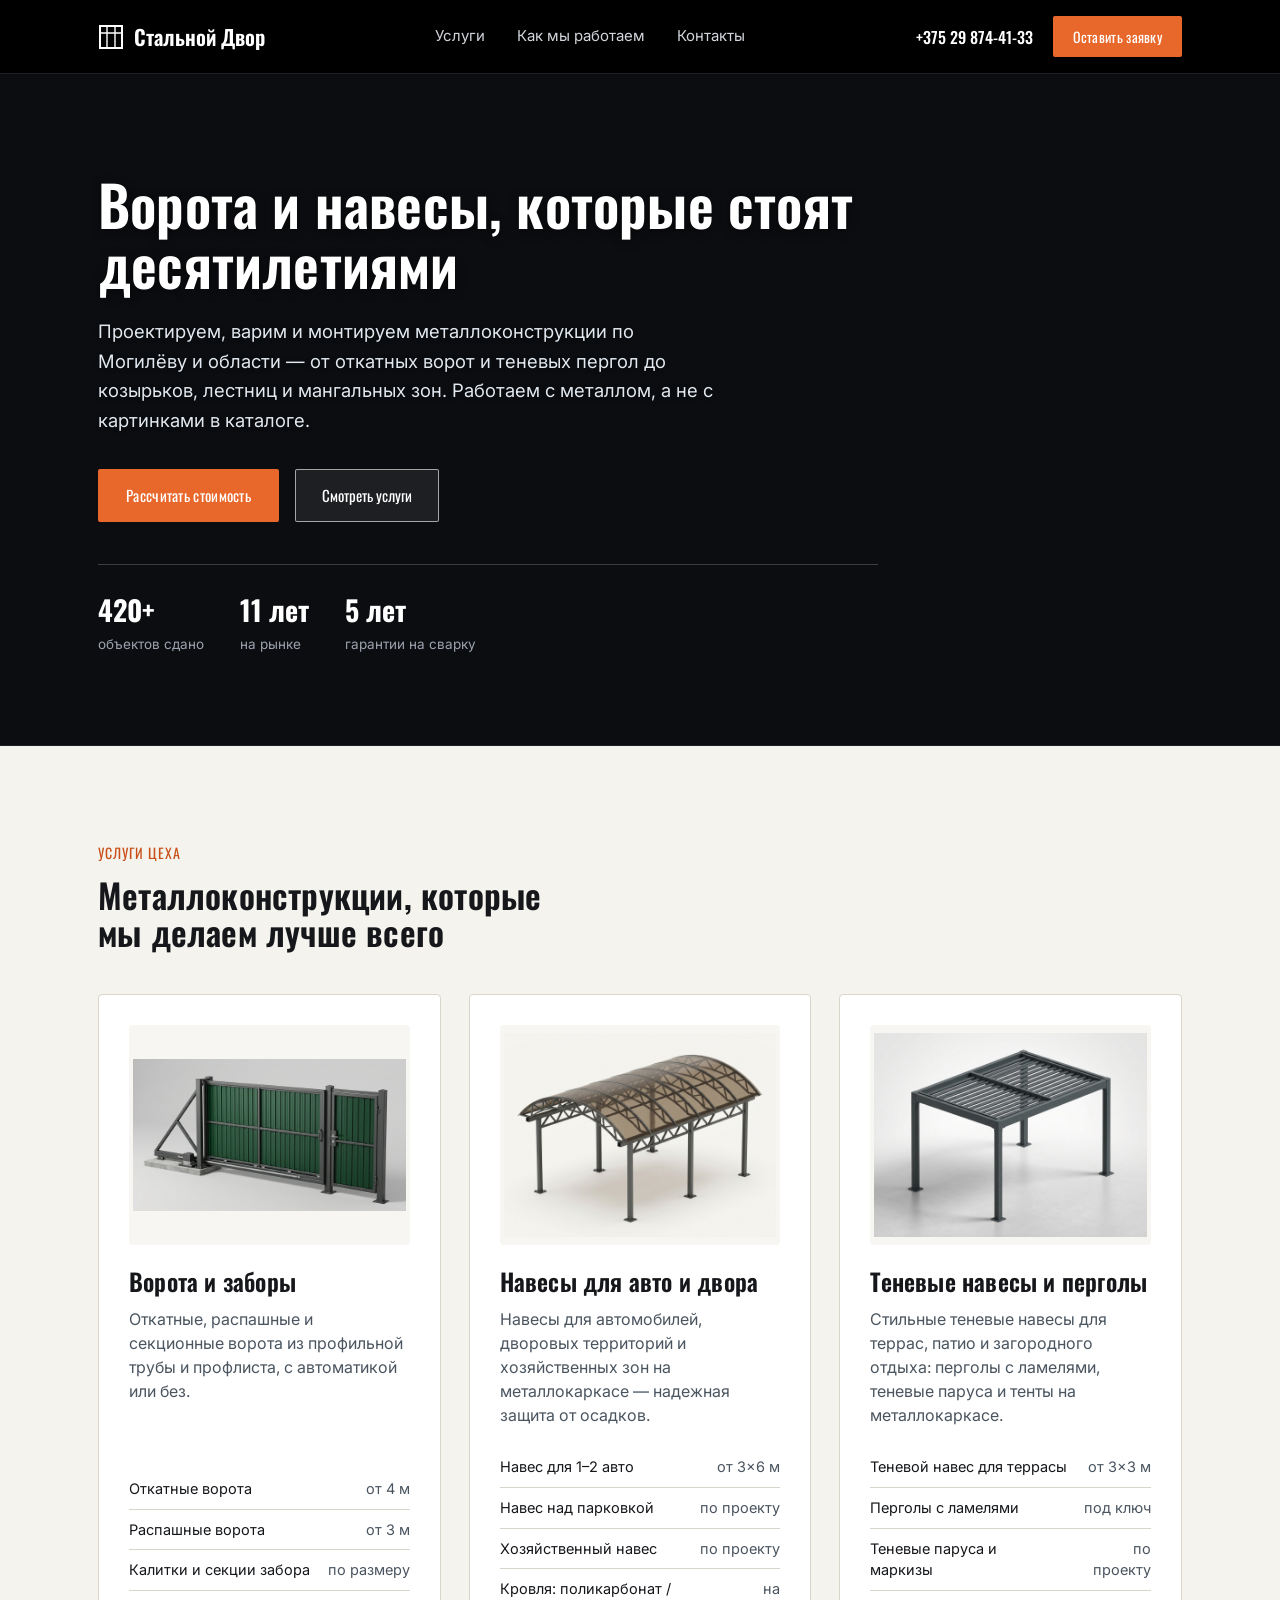
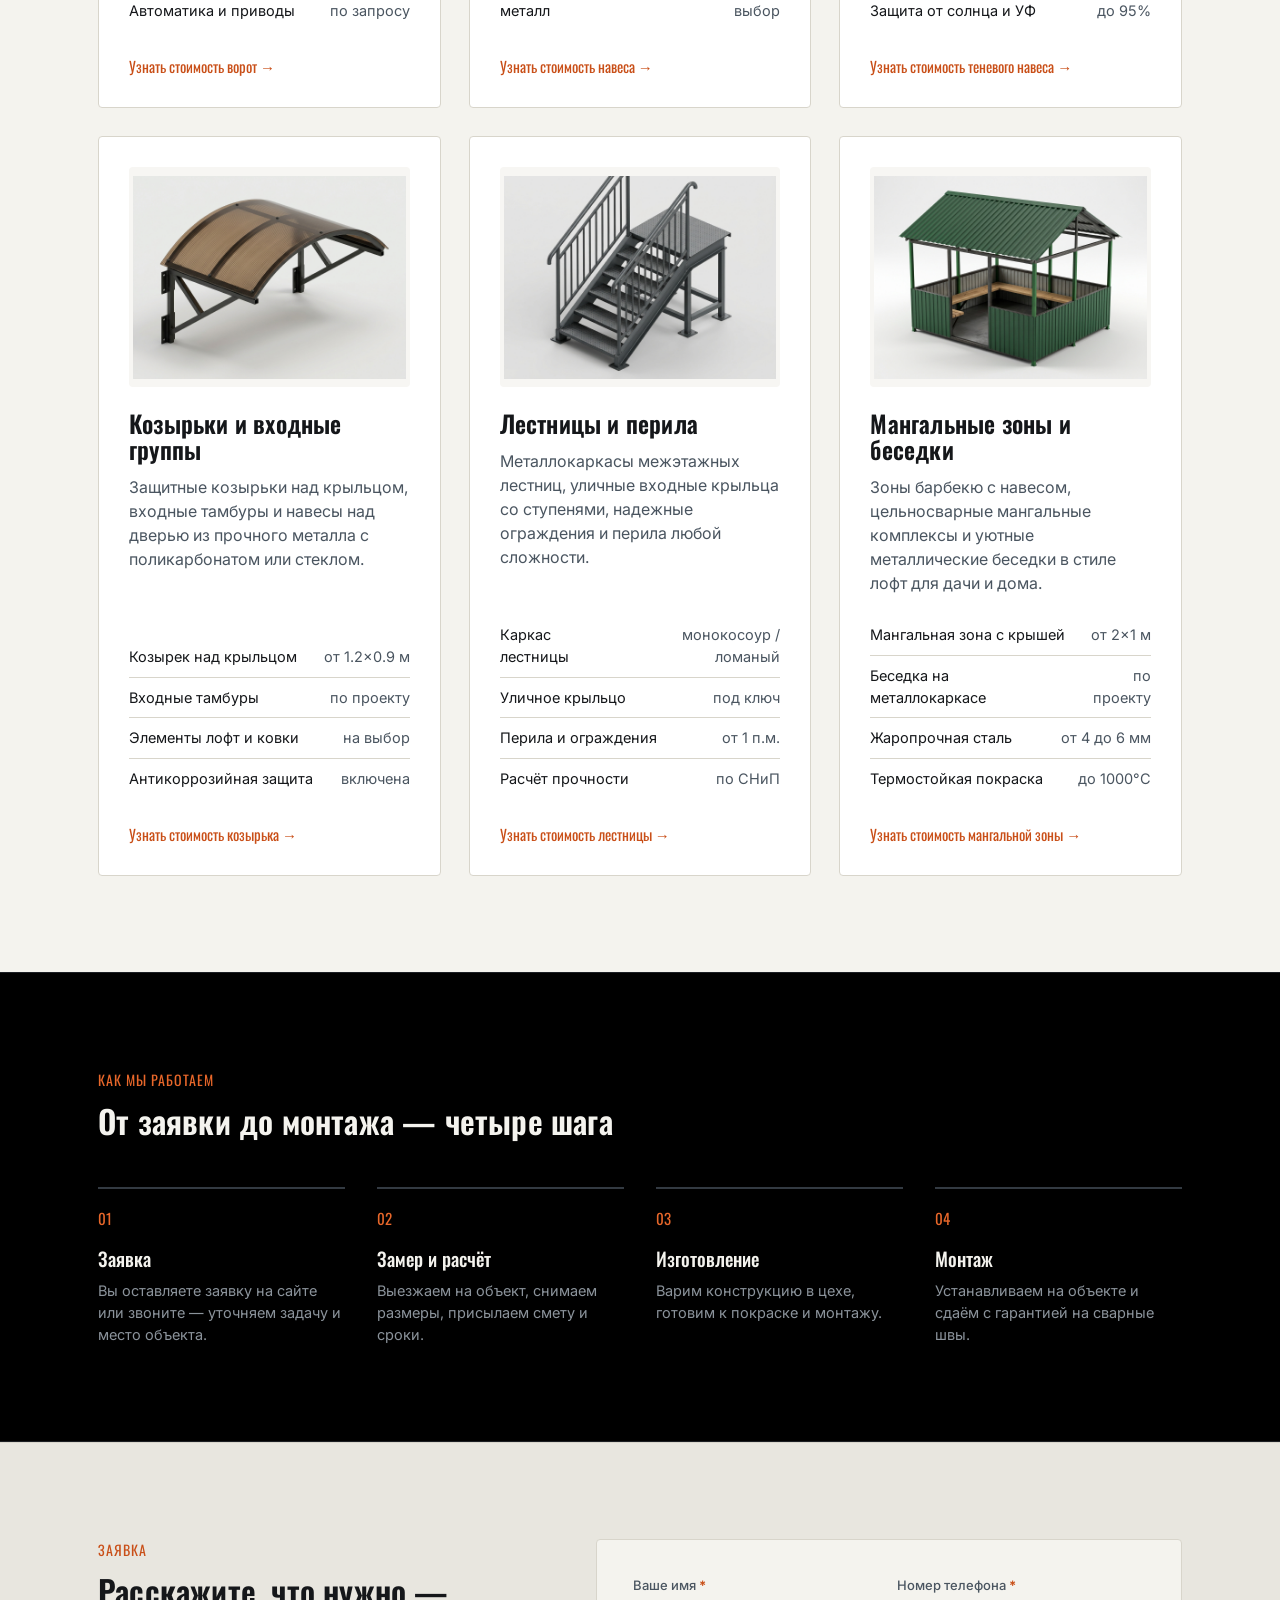
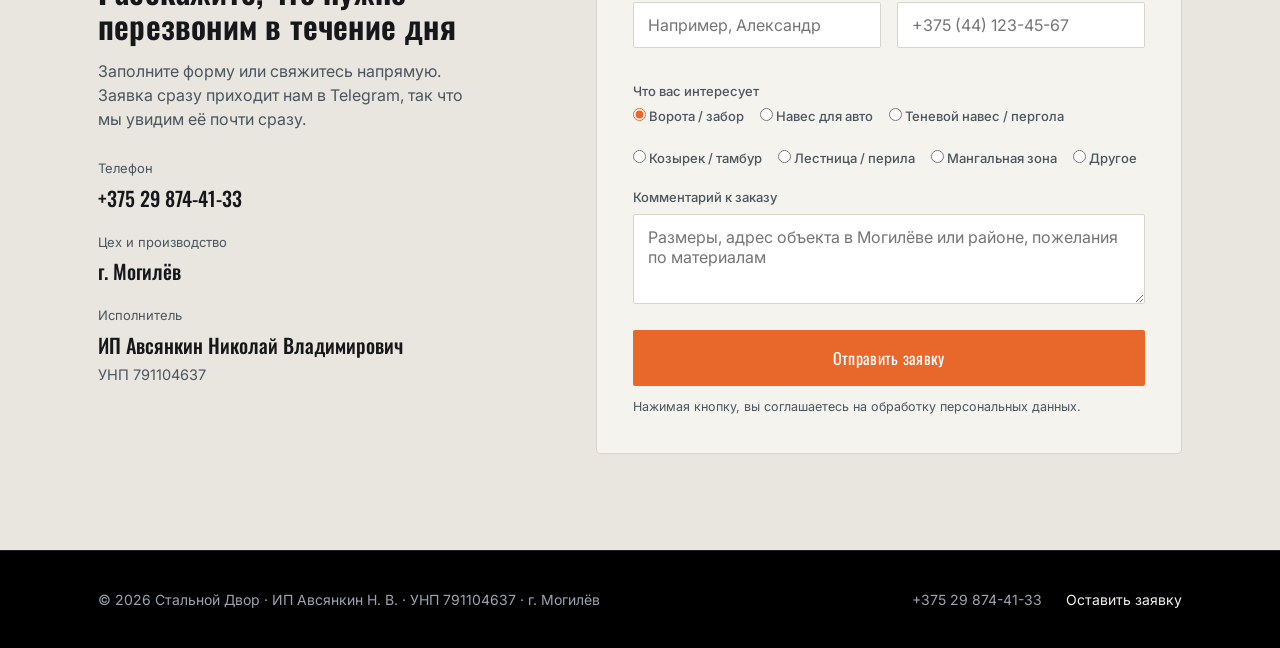
==== commit b31fd8fc: "Revert redesign to previous version with 3D CAD models and updated phone +375 29 874-41-33" ====
--- a/index.html
+++ b/index.html
@@ -4,50 +4,33 @@
   <meta charset="UTF-8">
   <meta name="viewport" content="width=device-width, initial-scale=1.0">
   <title>Стальной Двор — ворота, навесы, перголы и металлоконструкции в Могилёве</title>
-  <meta name="description" content="Изготовление и монтаж металлоконструкций на заказ в Могилёве и области: откатные ворота, навесы для авто, теневые перголы, козырьки, лестницы и зоны барбекю. Собственный цех, гарантия 5 лет.">
+  <meta name="description" content="Изготовление и монтаж металлоконструкций на заказ в Могилёве: ворота, заборы, теневые навесы, перголы, козырьки, лестницы и мангальные зоны. Гарантия 5 лет.">
   <meta property="og:title" content="Стальной Двор — металлоконструкции на заказ в Могилёве">
-  <meta property="og:description" content="Ворота, теневые навесы, перголы, козырьки, лестницы и беседки в Могилёве. Собственный цех, гарантия 5 лет.">
+  <meta property="og:description" content="Ворота, теневые навесы, перголы, козырьки, лестницы и зоны барбекю в Могилёве. Собственный цех, гарантия 5 лет.">
   <meta property="og:image" content="https://images.unsplash.com/photo-1504917595217-d4dc5ebe6122?auto=format&fit=crop&w=1200&q=80">
   <meta property="og:type" content="website">
   <link rel="preconnect" href="https://fonts.googleapis.com">
   <link rel="preconnect" href="https://fonts.gstatic.com" crossorigin>
-  <link href="https://fonts.googleapis.com/css2?family=Montserrat:wght@500;600;700;800&family=Inter:wght@400;500;600;700&display=swap" rel="stylesheet">
-  <link rel="stylesheet" href="style.css?v=8">
+  <link href="https://fonts.googleapis.com/css2?family=Oswald:wght@400;500;600;700&family=Inter:wght@400;500;600&display=swap" rel="stylesheet">
+  <link rel="stylesheet" href="style.css?v=9">
 </head>
-<body>
-
-<header>
+<body style="margin:0;padding:0;"><header>
   <div class="nav">
     <a href="#" class="logo">
-      <svg class="logo-mark" viewBox="0 0 28 28" fill="none" xmlns="http://www.w3.org/2000/svg">
-        <rect width="28" height="28" rx="7" fill="url(#logo-grad)"/>
-        <path d="M7 9.5L14 5.5L21 9.5V18.5L14 22.5L7 18.5V9.5Z" stroke="#ffffff" stroke-width="1.8" stroke-linejoin="round"/>
-        <path d="M14 5.5V22.5M7 9.5L21 18.5M21 9.5L7 18.5" stroke="#ffffff" stroke-width="1.1" stroke-opacity="0.6"/>
-        <defs>
-          <linearGradient id="logo-grad" x1="0" y1="0" x2="28" y2="28" gradientUnits="userSpaceOnUse">
-            <stop stop-color="#2563eb"/>
-            <stop offset="1" stop-color="#0ea5e9"/>
-          </linearGradient>
-        </defs>
+      <svg class="logo-mark" viewBox="0 0 26 26" fill="none" xmlns="http://www.w3.org/2000/svg">
+        <rect x="2" y="2" width="22" height="22" stroke="currentColor" stroke-width="2"/>
+        <path d="M2 9H24M9 2V24M17 2V24" stroke="currentColor" stroke-width="1.4"/>
       </svg>
-      <div class="logo-text">
-        <span class="logo-name">Стальной Двор</span>
-        <span class="logo-sub">цех металлоконструкций · Могилёв</span>
-      </div>
+      Стальной Двор
     </a>
     <nav class="nav-links" id="navLinks">
-      <a href="#services">Каталог услуг</a>
-      <a href="#process">Этапы работы</a>
+      <a href="#services">Услуги</a>
+      <a href="#process">Как мы работаем</a>
       <a href="#contact">Контакты</a>
     </nav>
     <div class="nav-actions">
-      <a href="tel:+375298744133" class="nav-phone">
-        <svg class="phone-icon" viewBox="0 0 20 20" fill="currentColor">
-          <path d="M2 3a1 1 0 011-1h2.153a1 1 0 01.986.836l.74 4.435a1 1 0 01-.54 1.06l-1.548.773a11.037 11.037 0 006.105 6.105l.774-1.548a1 1 0 011.059-.54l4.435.74a1 1 0 01.836.986V17a1 1 0 01-1 1h-2C7.82 18 2 12.18 2 5V3z"/>
-        </svg>
-        +375 29 874-41-33
-      </a>
-      <a href="#contact" class="nav-cta">Рассчитать стоимость</a>
+      <a href="tel:+375298744133" class="nav-phone">+375 29 874-41-33</a>
+      <a href="#contact" class="nav-cta">Оставить заявку</a>
       <button class="burger" id="burgerBtn" aria-label="Открыть меню" aria-expanded="false">
         <span></span>
         <span></span>
@@ -60,29 +43,16 @@
 <section class="hero">
   <div class="wrap">
     <div class="hero-content">
-      <div class="hero-badge">
-        <span class="badge-dot"></span>
-        Собственный цех в Могилёве · Гарантия 5 лет по договору
-      </div>
-      <h1>Ворота, навесы и конструкции <span class="gradient-text">на десятилетия</span></h1>
-      <p class="lead">Проектируем, варим и монтируем надежные металлоизделия под ключ по Могилёву и области. От откатных ворот и теневых пергол до козырьков и межэтажных лестниц. Свое оборудование, честные сметы и опытные сварщики.</p>
+      <h1>Ворота и навесы, которые стоят десятилетиями</h1>
+      <p class="lead">Проектируем, варим и монтируем металлоконструкции по Могилёву и области — от откатных ворот и теневых пергол до козырьков, лестниц и мангальных зон. Работаем с металлом, а не с картинками в каталоге.</p>
       <div class="hero-actions">
-        <a href="#contact" class="btn-primary">Заказать расчет сметы →</a>
-        <a href="#services" class="btn-ghost">Смотреть каталог изделий</a>
+        <a href="#contact" class="btn-primary">Рассчитать стоимость</a>
+        <a href="#services" class="btn-ghost">Смотреть услуги</a>
       </div>
       <div class="hero-stats">
-        <div class="stat-card">
-          <b>420+</b>
-          <span>сданных объектов в регионе</span>
-        </div>
-        <div class="stat-card">
-          <b>11 лет</b>
-          <span>опыта работы с металлом</span>
-        </div>
-        <div class="stat-card">
-          <b>5 лет</b>
-          <span>официальной гарантии на швы</span>
-        </div>
+        <div><b>420+</b><span>объектов сдано</span></div>
+        <div><b>11 лет</b><span>на рынке</span></div>
+        <div><b>5 лет</b><span>гарантии на сварку</span></div>
       </div>
     </div>
   </div>
@@ -90,283 +60,195 @@
 
 <section id="services">
   <div class="wrap">
-    <div class="section-head">
-      <div class="eyebrow">Каталог производства</div>
-      <h2>Металлоконструкции на заказ по вашим размерам</h2>
-      <p class="section-sub">Производим из толстостенной профильной трубы с антикоррозийной обработкой и качественной полимерной покраской.</p>
-    </div>
+    <div class="eyebrow">Услуги цеха</div>
+    <h2 style="font-size:34px; max-width:26ch;">Металлоконструкции, которые мы делаем лучше всего</h2>
     <div class="services-grid">
       <!-- 1. Ворота и заборы -->
       <div class="service-card">
-        <div class="card-badge">Популярно</div>
-        <div class="service-img-box">
-          <img src="images/gates.jpg?v=3" alt="Откатные и распашные металлические ворота, заборы" class="service-img" loading="lazy">
+        <img src="images/gates.jpg?v=2" alt="Откатные и распашные металлические ворота, заборы" class="service-img" loading="lazy">
+        <h3>Ворота и заборы</h3>
+        <p>Откатные, распашные и секционные ворота из профильной трубы и профлиста, с автоматикой или без.</p>
+        <ul>
+          <li><span>Откатные ворота</span><span>от 4 м</span></li>
+          <li><span>Распашные ворота</span><span>от 3 м</span></li>
+          <li><span>Калитки и секции забора</span><span>по размеру</span></li>
+          <li><span>Автоматика и приводы</span><span>по запросу</span></li>
+        </ul>
+        <a href="#contact" class="service-link">Узнать стоимость ворот →</a>
+      </div>
+
+      <!-- 2. Навесы для авто -->
+      <div class="service-card">
+        <img src="images/carport.jpg?v=2" alt="Навесы для авто и двора из металла" class="service-img" loading="lazy">
+        <h3>Навесы для авто и двора</h3>
+        <p>Навесы для автомобилей, дворовых территорий и хозяйственных зон на металлокаркасе — надежная защита от осадков.</p>
+        <ul>
+          <li><span>Навес для 1–2 авто</span><span>от 3×6 м</span></li>
+          <li><span>Навес над парковкой</span><span>по проекту</span></li>
+          <li><span>Хозяйственный навес</span><span>по проекту</span></li>
+          <li><span>Кровля: поликарбонат / металл</span><span>на выбор</span></li>
+        </ul>
+        <a href="#contact" class="service-link">Узнать стоимость навеса →</a>
+      </div>
+
+      <!-- 3. Теневые навесы и перголы -->
+      <div class="service-card">
+        <img src="images/pergola.jpg?v=2" alt="Металлические теневые навесы и перголы для террасы" class="service-img" loading="lazy">
+        <h3>Теневые навесы и перголы</h3>
+        <p>Стильные теневые навесы для террас, патио и загородного отдыха: перголы с ламелями, теневые паруса и тенты на металлокаркасе.</p>
+        <ul>
+          <li><span>Теневой навес для террасы</span><span>от 3×3 м</span></li>
+          <li><span>Перголы с ламелями</span><span>под ключ</span></li>
+          <li><span>Теневые паруса и маркизы</span><span>по проекту</span></li>
+          <li><span>Защита от солнца и УФ</span><span>до 95%</span></li>
+        </ul>
+        <a href="#contact" class="service-link">Узнать стоимость теневого навеса →</a>
+      </div>
+
+      <!-- 4. Козырьки и тамбуры -->
+      <div class="service-card">
+        <img src="images/canopy.jpg?v=2" alt="Металлические козырьки над крыльцом и входные группы" class="service-img" loading="lazy">
+        <h3>Козырьки и входные группы</h3>
+        <p>Защитные козырьки над крыльцом, входные тамбуры и навесы над дверью из прочного металла с поликарбонатом или стеклом.</p>
+        <ul>
+          <li><span>Козырек над крыльцом</span><span>от 1.2×0.9 м</span></li>
+          <li><span>Входные тамбуры</span><span>по проекту</span></li>
+          <li><span>Элементы лофт и ковки</span><span>на выбор</span></li>
+          <li><span>Антикоррозийная защита</span><span>включена</span></li>
+        </ul>
+        <a href="#contact" class="service-link">Узнать стоимость козырька →</a>
+      </div>
+
+      <!-- 5. Лестницы и перила -->
+      <div class="service-card">
+        <img src="images/stairs.jpg?v=2" alt="Металлические лестницы и перила на заказ" class="service-img" loading="lazy">
+        <h3>Лестницы и перила</h3>
+        <p>Металлокаркасы межэтажных лестниц, уличные входные крыльца со ступенями, надежные ограждения и перила любой сложности.</p>
+        <ul>
+          <li><span>Каркас лестницы</span><span>монокосоур / ломаный</span></li>
+          <li><span>Уличное крыльцо</span><span>под ключ</span></li>
+          <li><span>Перила и ограждения</span><span>от 1 п.м.</span></li>
+          <li><span>Расчёт прочности</span><span>по СНиП</span></li>
+        </ul>
+        <a href="#contact" class="service-link">Узнать стоимость лестницы →</a>
+      </div>
+
+      <!-- 6. Мангальные зоны и беседки -->
+      <div class="service-card">
+        <img src="images/bbq.jpg?v=2" alt="Мангальные зоны, комплексы барбекю и беседки из металла" class="service-img" loading="lazy">
+        <h3>Мангальные зоны и беседки</h3>
+        <p>Зоны барбекю с навесом, цельносварные мангальные комплексы и уютные металлические беседки в стиле лофт для дачи и дома.</p>
+        <ul>
+          <li><span>Мангальная зона с крышей</span><span>от 2×1 м</span></li>
+          <li><span>Беседка на металлокаркасе</span><span>по проекту</span></li>
+          <li><span>Жаропрочная сталь</span><span>от 4 до 6 мм</span></li>
+          <li><span>Термостойкая покраска</span><span>до 1000°C</span></li>
+        </ul>
+        <a href="#contact" class="service-link">Узнать стоимость мангальной зоны →</a>
+      </div>
+    </div>
+  </div>
+</section>
+
+<section id="process" class="process">
+  <div class="wrap">
+    <div class="eyebrow">Как мы работаем</div>
+    <h2 style="font-size:32px;">От заявки до монтажа — четыре шага</h2>
+    <div class="process-steps">
+      <div class="process-step">
+        <span class="num">01</span>
+        <h4>Заявка</h4>
+        <p>Вы оставляете заявку на сайте или звоните — уточняем задачу и место объекта.</p>
+      </div>
+      <div class="process-step">
+        <span class="num">02</span>
+        <h4>Замер и расчёт</h4>
+        <p>Выезжаем на объект, снимаем размеры, присылаем смету и сроки.</p>
+      </div>
+      <div class="process-step">
+        <span class="num">03</span>
+        <h4>Изготовление</h4>
+        <p>Варим конструкцию в цехе, готовим к покраске и монтажу.</p>
+      </div>
+      <div class="process-step">
+        <span class="num">04</span>
+        <h4>Монтаж</h4>
+        <p>Устанавливаем на объекте и сдаём с гарантией на сварные швы.</p>
+      </div>
+    </div>
+  </div>
+</section>
+
+<section id="contact" class="contact">
+  <div class="wrap">
+    <div class="contact-info">
+      <div class="eyebrow">Заявка</div>
+      <h2>Расскажите, что нужно — перезвоним в течение дня</h2>
+      <p>Заполните форму или свяжитесь напрямую. Заявка сразу приходит нам в Telegram, так что мы увидим её почти сразу.</p>
+      <div class="contact-detail">
+        <span>Телефон</span>
+        <b><a href="tel:+375298744133" class="phone-link">+375 29 874-41-33</a></b>
+      </div>
+      <div class="contact-detail">
+        <span>Цех и производство</span>
+        <b>г. Могилёв</b>
+      </div>
+      <div class="contact-detail">
+        <span>Исполнитель</span>
+        <b>ИП Авсянкин Николай Владимирович</b>
+        <span class="contact-sub">УНП 791104637</span>
+      </div>
+    </div>
+
+    <form id="requestForm" novalidate>
+      <div class="form-row">
+        <div class="field" id="nameField">
+          <label for="name">Ваше имя <span class="req">*</span></label>
+          <input type="text" id="name" name="name" required placeholder="Например, Александр" autocomplete="name">
+          <span class="field-error" id="nameError"></span>
         </div>
-        <div class="card-body">
-          <h3>Ворота и заборы</h3>
-          <p>Откатные, распашные и секционные ворота из профильной трубы и профлиста, с автоматикой или ручным открыванием.</p>
-          <ul class="specs-list">
-            <li><span>Откатные ворота</span><b>от 4 м</b></li>
-            <li><span>Распашные ворота</span><b>от 3 м</b></li>
-            <li><span>Калитки и секции</span><b>по размеру</b></li>
-            <li><span>Автоматика приводов</span><b>Nice, Came, Alutech</b></li>
-          </ul>
-          <a href="#contact" class="service-link">Рассчитать стоимость ворот <span>→</span></a>
+        <div class="field" id="phoneField">
+          <label for="phone">Номер телефона <span class="req">*</span></label>
+          <input type="tel" id="phone" name="phone" required placeholder="+375 (44) 123-45-67" autocomplete="tel">
+          <span class="field-error" id="phoneError"></span>
         </div>
       </div>
 
-      <!-- 2. Навесы для авто -->
-      <div class="service-card">
-        <div class="card-badge">Надежность</div>
-        <div class="service-img-box">
-          <img src="images/carport.jpg?v=3" alt="Навесы для авто и двора из металла" class="service-img" loading="lazy">
+      <div class="field">
+        <label>Что вас интересует</label>
+        <div class="radio-group">
+          <label class="radio-option"><input type="radio" name="service" value="Ворота / забор" checked> Ворота / забор</label>
+          <label class="radio-option"><input type="radio" name="service" value="Навес для авто"> Навес для авто</label>
+          <label class="radio-option"><input type="radio" name="service" value="Теневой навес / пергола"> Теневой навес / пергола</label>
+          <label class="radio-option"><input type="radio" name="service" value="Козырек"> Козырек / тамбур</label>
+          <label class="radio-option"><input type="radio" name="service" value="Лестница"> Лестница / перила</label>
+          <label class="radio-option"><input type="radio" name="service" value="Мангальная зона"> Мангальная зона</label>
+          <label class="radio-option"><input type="radio" name="service" value="Другое"> Другое</label>
         </div>
-        <div class="card-body">
-          <h3>Навесы для авто и двора</h3>
-          <p>Арочные и односкатные навесы для авто, дворовых территорий и стоянок на мощном сварном металлокаркасе.</p>
-          <ul class="specs-list">
-            <li><span>Навес для 1–2 авто</span><b>от 3×6 м</b></li>
-            <li><span>Навес над парковкой</span><b>по проекту</b></li>
-            <li><span>Хозяйственный навес</span><b>любая форма</b></li>
-            <li><span>Кровля на выбор</span><b>поликарбонат / профлист</b></li>
-          </ul>
-          <a href="#contact" class="service-link">Рассчитать стоимость навеса <span>→</span></a>
-        </div>
-      </div>
-
-      <!-- 3. Теневые навесы и перголы -->
-      <div class="service-card">
-        <div class="card-badge">Стиль</div>
-        <div class="service-img-box">
-          <img src="images/pergola.jpg?v=3" alt="Металлические теневые навесы и перголы для террасы" class="service-img" loading="lazy">
-        </div>
-        <div class="card-body">
-          <h3>Теневые навесы и перголы</h3>
-          <p>Стильные навесы для террас и патио: перголы с ламелями, теневые паруса и солнцезащитные маркизы на металлокаркасе.</p>
-          <ul class="specs-list">
-            <li><span>Теневой навес для террасы</span><b>от 3×3 м</b></li>
-            <li><span>Перголы с ламелями</span><b>под ключ</b></li>
-            <li><span>Теневые паруса</span><b>по проекту</b></li>
-            <li><span>Защита от солнца и УФ</span><b>до 95%</b></li>
-          </ul>
-          <a href="#contact" class="service-link">Рассчитать стоимость перголы <span>→</span></a>
-        </div>
-      </div>
-
-      <!-- 4. Козырьки и тамбуры -->
-      <div class="service-card">
-        <div class="card-badge">Защита входа</div>
-        <div class="service-img-box">
-          <img src="images/canopy.jpg?v=3" alt="Металлические козырьки над крыльцом и входные группы" class="service-img" loading="lazy">
-        </div>
-        <div class="card-body">
-          <h3>Козырьки и входные группы</h3>
-          <p>Защитные козырьки над крыльцом, входные тамбуры и навесы над дверью из прочного металла с поликарбонатом или стеклом.</p>
-          <ul class="specs-list">
-            <li><span>Козырек над крыльцом</span><b>от 1.2×0.9 м</b></li>
-            <li><span>Входные тамбуры</span><b>по проекту</b></li>
-            <li><span>Элементы лофт и ковки</span><b>на выбор</b></li>
-            <li><span>Антикоррозийная защита</span><b>включена</b></li>
-          </ul>
-          <a href="#contact" class="service-link">Рассчитать стоимость козырька <span>→</span></a>
-        </div>
-      </div>
-
-      <!-- 5. Лестницы и перила -->
-      <div class="service-card">
-        <div class="card-badge">Прочность</div>
-        <div class="service-img-box">
-          <img src="images/stairs.jpg?v=3" alt="Металлические лестницы и перила на заказ" class="service-img" loading="lazy">
-        </div>
-        <div class="card-body">
-          <h3>Лестницы и перила</h3>
-          <p>Металлокаркасы межэтажных лестниц, уличные входные крыльца со ступенями, надежные ограждения и перила любой сложности.</p>
-          <ul class="specs-list">
-            <li><span>Каркас лестницы</span><b>монокосоур / ломаный</b></li>
-            <li><span>Уличное крыльцо</span><b>под ключ</b></li>
-            <li><span>Перила и ограждения</span><b>от 1 п.м.</b></li>
-            <li><span>Расчёт нагрузок</span><b>по СНиП</b></li>
-          </ul>
-          <a href="#contact" class="service-link">Рассчитать стоимость лестницы <span>→</span></a>
-        </div>
-      </div>
-
-      <!-- 6. Мангальные зоны и беседки -->
-      <div class="service-card">
-        <div class="card-badge">Для отдыха</div>
-        <div class="service-img-box">
-          <img src="images/bbq.jpg?v=3" alt="Мангальные зоны, комплексы барбекю и беседки из металла" class="service-img" loading="lazy">
-        </div>
-        <div class="card-body">
-          <h3>Мангальные зоны и беседки</h3>
-          <p>Зоны барбекю с навесом, цельносварные мангальные комплексы и уютные металлические беседки в стиле лофт для дачи и дома.</p>
-          <ul class="specs-list">
-            <li><span>Мангальная зона с крышей</span><b>от 2×1 м</b></li>
-            <li><span>Беседка на металлокаркасе</span><b>по проекту</b></li>
-            <li><span>Жаропрочная сталь</span><b>от 4 до 6 мм</b></li>
-            <li><span>Термостойкая покраска</span><b>до 1000°C</b></li>
-          </ul>
-          <a href="#contact" class="service-link">Рассчитать стоимость беседки <span>→</span></a>
-        </div>
-      </div>
-    </div>
-  </div>
-</section>
-
-<section id="process" class="process">
-  <div class="wrap">
-    <div class="section-head text-center">
-      <div class="eyebrow eyebrow-light">Простой и прозрачный процесс</div>
-      <h2>От заявки до установки на объекте</h2>
-      <p class="section-sub text-muted">Фиксируем стоимость до начала работ — смета не меняется в процессе монтажа.</p>
-    </div>
-    <div class="process-grid">
-      <div class="process-card">
-        <div class="step-num">01</div>
-        <h4>Заявка и консультация</h4>
-        <p>Вы оставляете заявку на сайте или звоните нам. Уточняем размеры, пожелания по конструкции и адрес объекта в Могилёве или районе.</p>
-      </div>
-      <div class="process-card">
-        <div class="step-num">02</div>
-        <h4>Выезд на замер и точная смета</h4>
-        <p>Мастер выезжает на объект, снимает точные размеры, согласовывает материалы и фиксирует окончательную стоимость в договоре.</p>
-      </div>
-      <div class="process-card">
-        <div class="step-num">03</div>
-        <h4>Сварка и покраска в цехе</h4>
-        <p>Изготавливаем конструкцию на профессиональном оборудовании: резка, сварка швов, зачистка, грунтовка и защитная покраска.</p>
-      </div>
-      <div class="process-card">
-        <div class="step-num">04</div>
-        <h4>Доставка и монтаж</h4>
-        <p>Привозим изделие своей бригадой, аккуратно монтируем на объекте и передаем вам с гарантией 5 лет на все сварные соединения.</p>
-      </div>
-    </div>
-  </div>
-</section>
-
-<section id="contact" class="contact">
-  <div class="wrap">
-    <div class="contact-grid">
-      <div class="contact-card">
-        <div class="eyebrow eyebrow-light">Контакты цеха</div>
-        <h2>Рассчитаем стоимость за 30 минут</h2>
-        <p class="contact-desc">Позвоните нам или оставьте заявку — мастер сразу оценит объем работ и сориентирует по срокам и материалам.</p>
-        
-        <div class="contact-item">
-          <div class="contact-item-icon">
-            <svg viewBox="0 0 24 24" fill="none" stroke="currentColor" stroke-width="2">
-              <path d="M22 16.92v3a2 2 0 01-2.18 2 19.79 19.79 0 01-8.63-3.07 19.5 19.5 0 01-6-6 19.79 19.79 0 01-3.07-8.67A2 2 0 014.11 2h3a2 2 0 012 1.72 12.84 12.84 0 00.7 2.81 2 2 0 01-.45 2.11L8.09 9.91a16 16 0 006 6l1.27-1.27a2 2 0 012.11-.45 12.84 12.84 0 002.81.7A2 2 0 0122 16.92z"/>
-            </svg>
-          </div>
-          <div>
-            <span class="label">Прямой телефон мастера</span>
-            <a href="tel:+375298744133" class="val val-phone">+375 29 874-41-33</a>
-            <span class="subtext">Ежедневно с 8:00 до 20:00</span>
-          </div>
-        </div>
-
-        <div class="contact-item">
-          <div class="contact-item-icon">
-            <svg viewBox="0 0 24 24" fill="none" stroke="currentColor" stroke-width="2">
-              <path d="M21 10c0 7-9 13-9 13s-9-6-9-13a9 9 0 0118 0z"/>
-              <circle cx="12" cy="10" r="3"/>
-            </svg>
-          </div>
-          <div>
-            <span class="label">Производство и монтаж</span>
-            <span class="val">г. Могилёв и Могилёвская область</span>
-            <span class="subtext">Выезд на замер по согласованию</span>
-          </div>
-        </div>
-
-        <div class="contact-item legal-item">
-          <div class="contact-item-icon">
-            <svg viewBox="0 0 24 24" fill="none" stroke="currentColor" stroke-width="2">
-              <rect x="3" y="4" width="18" height="16" rx="2"/>
-              <line x1="7" y1="8" x2="17" y2="8"/>
-              <line x1="7" y1="12" x2="17" y2="12"/>
-              <line x1="7" y1="16" x2="12" y2="16"/>
-            </svg>
-          </div>
-          <div>
-            <span class="label">Официальные реквизиты</span>
-            <span class="val val-legal">ИП Авсянкин Николай Владимирович</span>
-            <span class="subtext">УНП: 791104637 · Договор и гарантия</span>
-          </div>
-        </div>
-      </div>
-
-      <div class="form-wrapper">
-        <form id="requestForm" novalidate>
-          <div class="form-header">
-            <h3>Оставить заявку на расчет</h3>
-            <p>Заявка моментально поступает мастеру — перезвоним в течение дня</p>
-          </div>
-
-          <div class="form-row">
-            <div class="field" id="nameField">
-              <label for="name">Ваше имя <span class="req">*</span></label>
-              <input type="text" id="name" name="name" required placeholder="Например, Александр" autocomplete="name">
-              <span class="field-error" id="nameError"></span>
-            </div>
-            <div class="field" id="phoneField">
-              <label for="phone">Номер телефона <span class="req">*</span></label>
-              <input type="tel" id="phone" name="phone" required placeholder="+375 (29) 123-45-67" autocomplete="tel">
-              <span class="field-error" id="phoneError"></span>
-            </div>
-          </div>
-
-          <div class="field">
-            <label>Что вас интересует</label>
-            <div class="radio-group">
-              <label class="radio-option"><input type="radio" name="service" value="Ворота / забор" checked> <span>Ворота / забор</span></label>
-              <label class="radio-option"><input type="radio" name="service" value="Навес для авто"> <span>Навес для авто</span></label>
-              <label class="radio-option"><input type="radio" name="service" value="Теневой навес / пергола"> <span>Теневой навес</span></label>
-              <label class="radio-option"><input type="radio" name="service" value="Козырек"> <span>Козырек</span></label>
-              <label class="radio-option"><input type="radio" name="service" value="Лестница"> <span>Лестница / перила</span></label>
-              <label class="radio-option"><input type="radio" name="service" value="Мангальная зона"> <span>Мангальная зона</span></label>
-              <label class="radio-option"><input type="radio" name="service" value="Другое"> <span>Другое изделие</span></label>
-            </div>
-          </div>
-
-          <div class="field">
-            <label for="message">Параметры заказа или пожелания</label>
-            <textarea id="message" name="message" placeholder="Ориентировочные размеры, адрес в Могилёве/районе, пожелания по материалам..."></textarea>
-          </div>
-
-          <button type="submit" class="submit-btn" id="submitBtn">
-            <span>Отправить заявку мастеру</span>
-            <svg viewBox="0 0 20 20" fill="currentColor" width="18" height="18">
-              <path fill-rule="evenodd" d="M10.293 3.293a1 1 0 011.414 0l6 6a1 1 0 010 1.414l-6 6a1 1 0 01-1.414-1.414L14.586 11H3a1 1 0 110-2h11.586l-4.293-4.293a1 1 0 010-1.414z" clip-rule="evenodd"/>
-            </svg>
-          </button>
-          <p class="form-note">Нажимая кнопку, вы соглашаетесь на обработку персональных данных.</p>
-          <div class="form-status" id="formStatus"></div>
-        </form>
-      </div>
-    </div>
+      </div>
+
+      <div class="field">
+        <label for="message">Комментарий к заказу</label>
+        <textarea id="message" name="message" placeholder="Размеры, адрес объекта в Могилёве или районе, пожелания по материалам"></textarea>
+      </div>
+
+      <button type="submit" class="submit-btn" id="submitBtn">Отправить заявку</button>
+      <p class="form-note">Нажимая кнопку, вы соглашаетесь на обработку персональных данных.</p>
+      <div class="form-status" id="formStatus"></div>
+    </form>
   </div>
 </section>
 
 <footer>
   <div class="wrap">
-    <div class="footer-left">
-      <div class="footer-brand">Стальной Двор</div>
-      <div class="footer-legal">ИП Авсянкин Н. В. · УНП 791104637 · г. Могилёв · © 2026 Все права защищены</div>
-    </div>
+    <div>© 2026 Стальной Двор · ИП Авсянкин Н. В. · УНП 791104637 · г. Могилёв</div>
     <div class="footer-links">
-      <a href="tel:+375298744133" class="phone-link">
-        <svg viewBox="0 0 20 20" fill="currentColor" width="16" height="16">
-          <path d="M2 3a1 1 0 011-1h2.153a1 1 0 01.986.836l.74 4.435a1 1 0 01-.54 1.06l-1.548.773a11.037 11.037 0 006.105 6.105l.774-1.548a1 1 0 011.059-.54l4.435.74a1 1 0 01.836.986V17a1 1 0 01-1 1h-2C7.82 18 2 12.18 2 5V3z"/>
-        </svg>
-        +375 29 874-41-33
-      </a>
-      <a href="#contact" class="footer-cta-link">Оставить заявку</a>
+      <a href="tel:+375298744133" class="phone-link">+375 29 874-41-33</a>
+      <a href="#contact">Оставить заявку</a>
     </div>
   </div>
 </footer>
 
-<script src="script.js?v=6"></script>
+<script src="script.js?v=5"></script>
 </body>
-</html>+</html>
--- a/style.css
+++ b/style.css
@@ -1,183 +1,113 @@
-/* ============ DESIGN TOKENS ============ */
+/* ============ TOKENS ============ */
 :root {
-  --primary-600: #1d4ed8;       /* Deep Royal Blue */
-  --primary-500: #2563eb;       /* Electric Cobalt */
-  --primary-400: #60a5fa;       /* Light Blue */
-  --primary-50:  #eff6ff;       /* Blue tint background */
-  --accent-cyan: #06b6d4;       /* Laser/Arc Cyan */
-  --dark-950:    #070a10;       /* Deepest Night */
-  --dark-900:    #0d131f;       /* Rich Slate */
-  --dark-800:    #172033;       /* Card Dark Surface */
-  --dark-700:    #243048;       /* Borders Dark */
-  --slate-700:   #334155;
-  --slate-600:   #475569;
-  --slate-400:   #94a3b8;
-  --slate-300:   #cbd5e1;
-  --slate-200:   #e2e8f0;
-  --slate-100:   #f1f5f9;
-  --slate-50:    #f8fafc;
-  --bg-page:     #f8fafc;
-  --font-head:   'Montserrat', sans-serif;
-  --font-body:   'Inter', sans-serif;
-  --radius-sm:   6px;
-  --radius-md:   12px;
-  --radius-lg:   18px;
+  --steel-950: #000000; /* Чистый черный цвет */
+  --steel-900: #121417;
+  --steel-800: #22262d;
+  --steel-600: #4a5560;
+  --steel-300: #8b939b;
+  --concrete-100: #e8e6df;
+  --concrete-50: #f4f3ee;
+  --spark-500: #e8672a;
+  --spark-600: #c94f18;
+  --line: #d8d5cb;
+  --font-head: 'Oswald', sans-serif;
+  --font-body: 'Inter', sans-serif;
 }
 
 * { box-sizing: border-box; margin: 0; padding: 0; }
 
+/* Устранение любых верхних белых полос и отступов */
 html {
   scroll-behavior: smooth;
-  background-color: var(--dark-950);
-}
-
+  background-color: #000000 !important; /* Всегда черный фон на уровне html */
+}
 body {
   font-family: var(--font-body);
-  color: #0f172a;
-  background: var(--bg-page);
-  line-height: 1.6;
+  color: #15171a;
+  background: var(--concrete-50);
+  line-height: 1.5;
   -webkit-font-smoothing: antialiased;
   margin: 0 !important;
   padding: 0 !important;
 }
-
 img { max-width: 100%; display: block; }
 
+/* Убираем все подчёркивания ссылок на сайте */
 a, a:hover, a:focus, a:visited {
   color: inherit;
   text-decoration: none !important;
 }
 
-h1, h2, h3, h4 {
-  font-family: var(--font-head);
-  font-weight: 700;
-  line-height: 1.15;
-  letter-spacing: -0.3px;
-  color: #0f172a;
-}
-
+h1, h2, h3 {
+  font-family: var(--font-head);
+  font-weight: 600;
+  line-height: 1.08;
+  letter-spacing: 0.2px;
+}
 .wrap {
-  max-width: 1180px;
+  max-width: 1140px;
   margin: 0 auto;
   padding: 0 28px;
 }
-
-section { padding: 90px 0; }
-@media(max-width: 768px) {
-  section { padding: 60px 0; }
+section { padding: 96px 0; }
+@media(max-width: 720px) {
+  section { padding: 56px 0; }
   .wrap { padding: 0 18px; }
 }
 
-.section-head {
-  margin-bottom: 52px;
-}
-.section-head.text-center {
-  text-align: center;
-  max-width: 700px;
-  margin-left: auto;
-  margin-right: auto;
-}
-.section-head h2 {
-  font-size: clamp(28px, 4vw, 38px);
-  margin-bottom: 12px;
-}
-.section-sub {
-  font-size: 16.5px;
-  color: var(--slate-600);
-  max-width: 60ch;
-}
-.section-sub.text-muted {
-  color: var(--slate-400);
-}
-
 .eyebrow {
-  display: inline-block;
-  font-family: var(--font-head);
-  font-size: 13px;
-  font-weight: 700;
-  color: var(--primary-500);
+  font-family: var(--font-head);
+  font-size: 14px;
+  color: var(--spark-600);
+  margin-bottom: 14px;
   text-transform: uppercase;
-  letter-spacing: 1.5px;
-  margin-bottom: 12px;
-}
-.eyebrow-light {
-  color: #38bdf8;
-}
-
-/* ============ HEADER ============ */
+  letter-spacing: 1px;
+}
+
+/* ============ HEADER (ЧЕРНЫЙ ЦВЕТ БЕЗ ЗАЗОРОВ) ============ */
 header {
   position: sticky;
   top: 0;
   left: 0;
   right: 0;
   width: 100%;
+  margin: 0 !important;
   z-index: 100;
-  background: rgba(7, 10, 16, 0.88);
-  backdrop-filter: blur(14px);
-  -webkit-backdrop-filter: blur(14px);
-  border-bottom: 1px solid rgba(255, 255, 255, 0.08);
-  color: #ffffff;
-  transition: background 0.3s;
-}
-
+  background: #000000 !important;
+  border-bottom: 1px solid #1c1f24;
+  color: #ffffff;
+}
 .nav {
-  display: flex;
-  align-items: center;
-  justify-content: space-between;
-  padding: 14px 28px;
-  max-width: 1180px;
-  margin: 0 auto;
-}
-
+  display: flex; align-items: center; justify-content: space-between;
+  padding: 16px 28px;
+  max-width: 1140px; margin: 0 auto;
+  position: relative;
+}
 .logo {
-  display: flex;
-  align-items: center;
-  gap: 12px;
-  text-decoration: none !important;
-}
-
+  font-family: var(--font-head);
+  font-size: 21px;
+  font-weight: 600;
+  display: flex; align-items: center; gap: 10px;
+  color: #ffffff;
+  text-decoration: none !important;
+}
 .logo-mark {
-  width: 32px;
-  height: 32px;
+  width: 26px; height: 26px;
   flex-shrink: 0;
-}
-
-.logo-text {
-  display: flex;
-  flex-direction: column;
-}
-
-.logo-name {
-  font-family: var(--font-head);
-  font-size: 19px;
-  font-weight: 800;
-  letter-spacing: -0.2px;
-  color: #ffffff;
-  line-height: 1.1;
-}
-
-.logo-sub {
-  font-size: 11px;
-  color: #94a3b8;
-  font-weight: 500;
-  letter-spacing: 0.2px;
-}
-
+  color: #ffffff;
+}
 .nav-links {
-  display: flex;
-  gap: 32px;
-  font-size: 14.5px;
-  font-weight: 500;
-}
-
+  display: flex; gap: 32px;
+  font-size: 15px;
+}
 .nav-links a {
-  color: #cbd5e1;
+  color: #d1d5db;
+  text-decoration: none !important;
+  border-bottom: none !important;
   transition: color 0.2s ease;
-  position: relative;
-}
-
+}
 .nav-links a:hover {
-  color: #ffffff;
+  color: var(--spark-500);
 }
 
 .nav-actions {
@@ -188,42 +118,37 @@
 
 .nav-phone {
   font-family: var(--font-head);
-  font-size: 15px;
-  font-weight: 600;
-  color: #ffffff;
-  display: flex;
-  align-items: center;
-  gap: 8px;
-  transition: color 0.2s;
+  font-size: 16px;
+  font-weight: 500;
+  color: #ffffff;
+  text-decoration: none !important;
+  border-bottom: none !important;
+  transition: color 0.2s ease;
   white-space: nowrap;
 }
-.nav-phone .phone-icon {
-  width: 16px;
-  height: 16px;
-  color: var(--accent-cyan);
-}
 .nav-phone:hover {
-  color: var(--primary-400);
+  color: var(--spark-500);
 }
 
 .nav-cta {
   font-family: var(--font-head);
-  font-size: 13.5px;
-  font-weight: 600;
-  background: var(--primary-500);
-  color: #ffffff;
+  background: var(--spark-500);
+  color: #ffffff;
+  border: none;
   padding: 10px 20px;
-  border-radius: var(--radius-sm);
-  transition: all 0.2s ease;
+  font-size: 14px;
+  letter-spacing: 0.3px;
+  cursor: pointer;
+  text-decoration: none !important;
+  transition: background 0.2s ease;
   white-space: nowrap;
-  box-shadow: 0 4px 14px rgba(37, 99, 235, 0.35);
+  border-radius: 2px;
 }
 .nav-cta:hover {
-  background: var(--primary-600);
-  transform: translateY(-1px);
-  box-shadow: 0 6px 18px rgba(37, 99, 235, 0.45);
-}
-
+  background: var(--spark-600);
+}
+
+/* Кнопка мобильного меню (Burger) */
 .burger {
   display: none;
   width: 30px;
@@ -238,19 +163,19 @@
 .burger span {
   display: block;
   position: absolute;
-  height: 2px;
+  height: 2.5px;
   width: 100%;
   background: #ffffff;
   border-radius: 2px;
   left: 0;
   transition: .25s ease-in-out;
 }
-.burger span:nth-child(1) { top: 2px; }
-.burger span:nth-child(2) { top: 10px; }
+.burger span:nth-child(1) { top: 1px; }
+.burger span:nth-child(2) { top: 9.5px; }
 .burger span:nth-child(3) { top: 18px; }
 
 .burger.active span:nth-child(1) {
-  top: 10px;
+  top: 9.5px;
   transform: rotate(135deg);
 }
 .burger.active span:nth-child(2) {
@@ -258,760 +183,395 @@
   left: -20px;
 }
 .burger.active span:nth-child(3) {
-  top: 10px;
+  top: 9.5px;
   transform: rotate(-135deg);
 }
 
-@media(max-width: 860px) {
-  .nav { padding: 12px 18px; }
+@media(max-width: 820px) {
+  .nav { padding: 14px 18px; }
   .burger { display: block; }
   .nav-phone { display: none; }
   .nav-cta { padding: 8px 14px; font-size: 13px; }
+
   .nav-links {
     display: none;
     position: absolute;
     top: 100%;
     left: 0;
     right: 0;
-    background: #090d16;
-    border-bottom: 2px solid var(--primary-500);
+    background: #000000;
+    border-bottom: 2px solid var(--spark-500);
     padding: 24px 20px 28px;
     flex-direction: column;
     gap: 18px;
-    box-shadow: 0 20px 40px rgba(0,0,0,0.8);
-  }
-  .nav-links.open { display: flex; }
+    box-shadow: 0 16px 30px rgba(0,0,0,0.6);
+  }
+  .nav-links.open {
+    display: flex;
+  }
   .nav-links a {
-    font-size: 17px;
+    font-family: var(--font-head);
+    font-size: 19px;
     color: #ffffff;
     padding: 6px 0;
-  }
-}
-
-/* ============ HERO SECTION ============ */
+    text-decoration: none !important;
+    border-bottom: none !important;
+  }
+  .nav-links a:hover {
+    color: var(--spark-500);
+  }
+}
+
+/* ============ HERO ============ */
 .hero {
+  padding: 100px 0 90px;
   position: relative;
   overflow: hidden;
-  border-bottom: 1px solid rgba(255, 255, 255, 0.08);
-  background-color: var(--dark-950);
-  background-image: 
-    linear-gradient(135deg, rgba(7, 10, 16, 0.94) 0%, rgba(13, 19, 31, 0.88) 50%, rgba(7, 10, 16, 0.72) 100%),
-    url('https://images.unsplash.com/photo-1504917595217-d4dc5ebe6122?auto=format&fit=crop&w=1920&q=80');
+  border-bottom: 1px solid #1c1f24;
+  background-color: #0b0d10;
+  background-image: linear-gradient(90deg, rgba(11, 13, 16, 0.88) 0%, rgba(11, 13, 16, 0.72) 55%, rgba(11, 13, 16, 0.55) 100%),
+                    url('https://images.unsplash.com/photo-1504917595217-d4dc5ebe6122?auto=format&fit=crop&w=1920&q=80');
   background-size: cover;
   background-position: center;
   background-repeat: no-repeat;
-  padding: 110px 0 95px;
-  color: #ffffff;
-}
-
+  color: #ffffff;
+}
+.hero .wrap {
+  position: relative;
+  z-index: 1;
+}
 .hero-content {
-  max-width: 840px;
-}
-
-.hero-badge {
-  display: inline-flex;
-  align-items: center;
-  gap: 10px;
-  background: rgba(37, 99, 235, 0.12);
-  border: 1px solid rgba(96, 165, 250, 0.28);
-  color: #93c5fd;
-  font-size: 13.5px;
-  font-weight: 600;
-  padding: 8px 16px;
-  border-radius: 30px;
-  margin-bottom: 26px;
-  backdrop-filter: blur(8px);
-}
-
-.badge-dot {
-  width: 8px;
-  height: 8px;
-  border-radius: 50%;
-  background: var(--accent-cyan);
-  box-shadow: 0 0 10px var(--accent-cyan);
-  display: inline-block;
-}
-
+  max-width: 780px;
+}
 .hero h1 {
   font-size: clamp(34px, 5.2vw, 56px);
   color: #ffffff;
   margin-bottom: 22px;
-  font-weight: 800;
-  letter-spacing: -0.8px;
-  line-height: 1.1;
-}
-
-.gradient-text {
-  background: linear-gradient(135deg, #60a5fa 0%, #38bdf8 50%, #93c5fd 100%);
-  -webkit-background-clip: text;
-  -webkit-text-fill-color: transparent;
-}
-
+  text-shadow: 0 2px 10px rgba(0,0,0,0.5);
+}
 .hero p.lead {
-  font-size: 18px;
-  color: #cbd5e1;
-  max-width: 58ch;
-  margin-bottom: 38px;
-  line-height: 1.65;
-}
-
-.hero-actions {
+  font-size: 18.5px;
+  color: #e2e8f0;
+  max-width: 52ch;
+  margin-bottom: 34px;
+  line-height: 1.6;
+  text-shadow: 0 1px 4px rgba(0,0,0,0.5);
+}
+.hero-actions { display: flex; gap: 16px; flex-wrap: wrap; }
+.btn-primary {
+  font-family: var(--font-head);
+  background: var(--spark-500);
+  color: #ffffff;
+  border: none;
+  padding: 15px 28px;
+  font-size: 15px;
+  letter-spacing: 0.3px;
+  cursor: pointer;
+  text-decoration: none !important;
+  display: inline-block;
+  transition: background 0.2s ease;
+  border-radius: 2px;
+}
+.btn-primary:hover { background: var(--spark-600); }
+.btn-ghost {
+  font-family: var(--font-head);
+  background: rgba(255, 255, 255, 0.08);
+  color: #ffffff;
+  border: 1.5px solid rgba(255, 255, 255, 0.6);
+  backdrop-filter: blur(4px);
+  padding: 14px 26px;
+  font-size: 15px;
+  text-decoration: none !important;
+  display: inline-block;
+  transition: all 0.2s ease;
+  border-radius: 2px;
+}
+.btn-ghost:hover {
+  border-color: var(--spark-500);
+  background: var(--spark-500);
+  color: #ffffff;
+}
+
+.hero-stats {
   display: flex;
-  gap: 16px;
-  flex-wrap: wrap;
-}
-
-.btn-primary {
-  font-family: var(--font-head);
-  font-size: 15.5px;
-  font-weight: 700;
-  background: linear-gradient(135deg, var(--primary-500) 0%, #1e40af 100%);
-  color: #ffffff;
-  border: none;
-  padding: 16px 32px;
-  border-radius: var(--radius-sm);
-  cursor: pointer;
-  transition: all 0.25s ease;
-  display: inline-flex;
-  align-items: center;
-  gap: 8px;
-  box-shadow: 0 8px 24px -4px rgba(37, 99, 235, 0.5);
-}
-.btn-primary:hover {
-  background: linear-gradient(135deg, #3b82f6 0%, var(--primary-600) 100%);
-  transform: translateY(-2px);
-  box-shadow: 0 12px 28px -4px rgba(37, 99, 235, 0.65);
-}
-
-.btn-ghost {
-  font-family: var(--font-head);
-  font-size: 15px;
-  font-weight: 600;
-  background: rgba(255, 255, 255, 0.06);
-  color: #ffffff;
-  border: 1px solid rgba(255, 255, 255, 0.25);
-  backdrop-filter: blur(8px);
-  padding: 15px 28px;
-  border-radius: var(--radius-sm);
-  transition: all 0.2s ease;
-  display: inline-flex;
-  align-items: center;
-}
-.btn-ghost:hover {
-  background: rgba(255, 255, 255, 0.12);
-  border-color: rgba(255, 255, 255, 0.5);
-  transform: translateY(-1px);
-}
-
-.hero-stats {
-  display: grid;
-  grid-template-columns: repeat(3, 1fr);
-  gap: 20px;
-  margin-top: 52px;
-}
-
-.stat-card {
-  background: rgba(13, 19, 31, 0.65);
-  border: 1px solid rgba(255, 255, 255, 0.1);
-  backdrop-filter: blur(8px);
-  border-radius: var(--radius-md);
-  padding: 18px 22px;
-  transition: transform 0.2s ease, border-color 0.2s ease;
-}
-.stat-card:hover {
-  transform: translateY(-2px);
-  border-color: rgba(96, 165, 250, 0.35);
-}
-
-.stat-card b {
-  font-family: var(--font-head);
-  font-size: 30px;
-  font-weight: 800;
+  gap: 0;
+  margin-top: 42px;
+  border-top: 1px solid rgba(255, 255, 255, 0.2);
+  padding-top: 24px;
+}
+.hero-stats div { padding-right: 36px; }
+.hero-stats b {
+  font-family: var(--font-head);
+  font-size: 28px;
   display: block;
   color: #ffffff;
-  line-height: 1;
-  margin-bottom: 6px;
-  background: linear-gradient(135deg, #ffffff 0%, #cbd5e1 100%);
-  -webkit-background-clip: text;
-  -webkit-text-fill-color: transparent;
-}
-.stat-card span {
-  font-size: 13px;
-  color: #94a3b8;
-  display: block;
-  line-height: 1.35;
-}
-
-@media(max-width: 768px) {
-  .hero { padding: 60px 0 50px; }
+}
+.hero-stats span { font-size: 13.5px; color: #9ca3af; }
+
+@media(max-width: 840px) {
+  .hero {
+    padding: 60px 0;
+    background-image: linear-gradient(rgba(11, 13, 16, 0.82), rgba(11, 13, 16, 0.82)),
+                      url('https://images.unsplash.com/photo-1504917595217-d4dc5ebe6122?auto=format&fit=crop&w=1200&q=80');
+  }
+  .hero-content { max-width: 100%; }
+  .hero-stats {
+    display: grid;
+    grid-template-columns: repeat(3, 1fr);
+    gap: 16px;
+  }
+  .hero-stats div { padding-right: 0; }
+  .hero-stats b { font-size: 22px; }
+}
+
+@media(max-width: 480px) {
+  .hero-actions { flex-direction: column; }
+  .hero-actions a { text-align: center; width: 100%; }
   .hero-stats {
     grid-template-columns: 1fr;
-    gap: 12px;
-    margin-top: 36px;
-  }
-  .hero-actions { flex-direction: column; }
-  .hero-actions a { text-align: center; justify-content: center; }
-}
-
-/* ============ SERVICES CATALOG ============ */
-#services {
-  background: var(--bg-page);
-}
-
+    gap: 14px;
+  }
+}
+
+/* ============ SERVICES (6 АДАПТИВНЫХ КАРТОЧЕК) ============ */
 .services-grid {
   display: grid;
-  grid-template-columns: repeat(auto-fit, minmax(340px, 1fr));
-  gap: 30px;
-}
-
+  grid-template-columns: repeat(auto-fit, minmax(320px, 1fr));
+  gap: 28px;
+  margin-top: 44px;
+}
 .service-card {
-  position: relative;
   background: #ffffff;
-  border: 1px solid #e2e8f0;
-  border-radius: var(--radius-lg);
-  padding: 24px;
+  border: 1px solid var(--line);
+  padding: 30px;
+  border-radius: 4px;
   display: flex;
   flex-direction: column;
-  transition: all 0.3s cubic-bezier(0.16, 1, 0.3, 1);
-  box-shadow: 0 4px 20px rgba(15, 23, 42, 0.04);
+  transition: transform 0.2s ease, box-shadow 0.2s ease;
 }
 .service-card:hover {
-  transform: translateY(-5px);
-  border-color: #cbd5e1;
-  box-shadow: 0 20px 40px -12px rgba(15, 23, 42, 0.12);
-}
-
-.card-badge {
-  position: absolute;
-  top: 18px;
-  right: 18px;
-  background: var(--primary-50);
-  border: 1px solid rgba(37, 99, 235, 0.2);
-  color: var(--primary-600);
-  font-family: var(--font-head);
-  font-size: 11.5px;
-  font-weight: 700;
-  text-transform: uppercase;
-  letter-spacing: 0.5px;
-  padding: 5px 12px;
-  border-radius: 20px;
-  z-index: 2;
-}
-
-.service-img-box {
-  background: #f8fafc;
-  border: 1px solid #edf2f7;
-  border-radius: var(--radius-md);
-  height: 220px;
-  display: flex;
-  align-items: center;
-  justify-content: center;
-  overflow: hidden;
-  margin-bottom: 22px;
-  padding: 8px;
-}
-
+  transform: translateY(-2px);
+  box-shadow: 0 10px 26px rgba(0,0,0,0.07);
+}
 .service-img {
   width: 100%;
-  height: 100%;
+  height: 220px;
   object-fit: contain;
-  transition: transform 0.3s ease;
-}
-.service-card:hover .service-img {
-  transform: scale(1.03);
-}
-
-.card-body {
-  display: flex;
-  flex-direction: column;
-  flex-grow: 1;
-}
-
-.service-card h3 {
-  font-size: 22px;
-  font-weight: 700;
-  margin-bottom: 10px;
-  color: #0f172a;
-}
-
-.service-card p {
+  border-radius: 4px;
+  margin-bottom: 24px;
+  background-color: #f7f6f3;
+  padding: 4px;
+}
+.service-card h3 { font-size: 24px; margin-bottom: 12px; }
+.service-card p { color: var(--steel-600); margin-bottom: 20px; }
+.service-card ul { list-style: none; margin-bottom: 24px; margin-top: auto; }
+.service-card li {
   font-size: 14.5px;
-  color: var(--slate-600);
-  line-height: 1.55;
-  margin-bottom: 20px;
-}
-
-.specs-list {
-  list-style: none;
-  margin-bottom: 24px;
-  margin-top: auto;
-  border-top: 1px solid #edf2f7;
-}
-
-.specs-list li {
-  font-size: 13.5px;
-  padding: 8px 0;
-  border-bottom: 1px solid #edf2f7;
-  display: flex;
-  justify-content: space-between;
-  align-items: center;
-  gap: 12px;
-}
-.specs-list li span {
-  color: var(--slate-600);
-}
-.specs-list li b {
-  font-weight: 600;
-  color: #0f172a;
-  text-align: right;
-}
-
+  padding: 9px 0;
+  border-top: 1px solid var(--line);
+  display: flex; justify-content: space-between; gap: 12px;
+}
+.service-card li:first-child { border-top: none; }
+.service-card li span:last-child { color: var(--steel-600); text-align: right; }
 .service-link {
   font-family: var(--font-head);
-  font-size: 14.5px;
-  font-weight: 700;
-  color: var(--primary-500);
-  display: inline-flex;
-  align-items: center;
-  gap: 6px;
-  transition: all 0.2s ease;
-}
-.service-link span {
-  transition: transform 0.2s ease;
+  font-size: 15px;
+  color: var(--spark-600);
+  text-decoration: none !important;
+  border-bottom: none !important;
+  display: inline-block;
+  align-self: flex-start;
+  transition: color 0.2s, transform 0.2s;
 }
 .service-link:hover {
-  color: var(--primary-600);
-}
-.service-link:hover span {
-  transform: translateX(4px);
-}
-
-@media(max-width: 480px) {
+  color: var(--spark-500);
+  transform: translateX(3px);
+}
+
+@media(max-width: 760px) {
   .services-grid { grid-template-columns: 1fr; }
-  .service-card { padding: 18px; }
-  .service-img-box { height: 190px; }
-}
-
-/* ============ PROCESS SECTION ============ */
-.process {
-  background: var(--dark-950);
-  color: #ffffff;
-  border-top: 1px solid rgba(255, 255, 255, 0.08);
-  border-bottom: 1px solid rgba(255, 255, 255, 0.08);
-}
-.process h2 { color: #ffffff; }
-
-.process-grid {
+  .service-card { padding: 22px; }
+  .service-img { height: 200px; }
+}
+
+/* ============ PROCESS ============ */
+.process { background: #000000; color: var(--concrete-50); border-top: 1px solid #1c1f24; border-bottom: 1px solid #1c1f24; }
+.process .eyebrow { color: var(--spark-500); }
+.process-steps {
   display: grid;
   grid-template-columns: repeat(4, 1fr);
-  gap: 24px;
-  margin-top: 20px;
-}
-
-.process-card {
-  background: var(--dark-900);
-  border: 1px solid rgba(255, 255, 255, 0.08);
-  border-radius: var(--radius-md);
-  padding: 30px 24px;
-  position: relative;
-  transition: all 0.25s ease;
-}
-.process-card:hover {
-  transform: translateY(-3px);
-  border-color: rgba(37, 99, 235, 0.4);
-  box-shadow: 0 16px 32px -8px rgba(0, 0, 0, 0.6);
-}
-
-.step-num {
-  font-family: var(--font-head);
-  font-size: 14px;
-  font-weight: 800;
-  display: inline-flex;
-  align-items: center;
-  justify-content: center;
-  width: 36px;
-  height: 36px;
-  border-radius: 8px;
-  background: rgba(37, 99, 235, 0.15);
-  color: #60a5fa;
-  border: 1px solid rgba(96, 165, 250, 0.25);
-  margin-bottom: 18px;
-}
-
-.process-card h4 {
-  font-size: 18px;
-  font-weight: 700;
-  color: #ffffff;
-  margin-bottom: 10px;
-}
-
-.process-card p {
-  font-size: 14px;
-  color: #94a3b8;
-  line-height: 1.6;
-}
-
-@media(max-width: 990px) {
-  .process-grid { grid-template-columns: repeat(2, 1fr); }
-}
-@media(max-width: 560px) {
-  .process-grid { grid-template-columns: 1fr; }
-}
-
-/* ============ CONTACT / FORM ============ */
-.contact {
-  background: #ffffff;
-}
-
-.contact-grid {
+  gap: 32px;
+  margin-top: 48px;
+}
+.process-step { border-top: 2px solid #333a42; padding-top: 18px; }
+.process-step .num {
+  font-family: var(--font-head);
+  font-size: 15px;
+  color: var(--spark-500);
+  display: block;
+  margin-bottom: 14px;
+}
+.process-step h4 {
+  font-family: var(--font-head);
+  font-size: 19px;
+  margin-bottom: 8px;
+  font-weight: 500;
+}
+.process-step p { font-size: 14.5px; color: var(--steel-300); }
+
+@media(max-width: 840px) {
+  .process-steps { grid-template-columns: 1fr 1fr; gap: 24px; }
+}
+@media(max-width: 520px) {
+  .process-steps { grid-template-columns: 1fr; }
+}
+
+/* ============ CONTACT / FORM С ВАЛИДАЦИЕЙ ============ */
+.contact { background: var(--concrete-100); border-top: 1px solid var(--line); }
+.contact .wrap {
   display: grid;
-  grid-template-columns: 0.9fr 1.1fr;
-  gap: 40px;
-  align-items: stretch;
-}
-
-.contact-card {
-  background: var(--dark-900);
-  border: 1px solid rgba(255, 255, 255, 0.08);
-  border-radius: var(--radius-lg);
-  padding: 44px 38px;
-  color: #ffffff;
-  display: flex;
-  flex-direction: column;
-}
-
-.contact-card h2 {
-  font-size: 28px;
-  color: #ffffff;
-  margin-bottom: 12px;
-}
-
-.contact-desc {
-  font-size: 15px;
-  color: #94a3b8;
-  margin-bottom: 34px;
-  line-height: 1.6;
-}
-
-.contact-item {
-  display: flex;
-  gap: 16px;
-  margin-bottom: 26px;
-  align-items: flex-start;
-}
-.contact-item-icon {
-  width: 42px;
-  height: 42px;
-  border-radius: var(--radius-sm);
-  background: rgba(37, 99, 235, 0.15);
-  border: 1px solid rgba(96, 165, 250, 0.25);
-  color: #60a5fa;
-  display: flex;
-  align-items: center;
-  justify-content: center;
-  flex-shrink: 0;
-}
-.contact-item-icon svg {
-  width: 20px;
-  height: 20px;
-}
-
-.contact-item .label {
-  display: block;
-  font-size: 12px;
-  text-transform: uppercase;
-  letter-spacing: 0.5px;
-  font-weight: 600;
-  color: #94a3b8;
-  margin-bottom: 4px;
-}
-.contact-item .val {
-  display: block;
-  font-family: var(--font-head);
-  font-size: 18px;
-  font-weight: 700;
-  color: #ffffff;
-}
-.contact-item .val-phone {
-  font-size: 22px;
-  color: #ffffff;
-  transition: color 0.2s;
-}
-.contact-item .val-phone:hover {
-  color: var(--primary-400);
-}
-.contact-item .val-legal {
-  font-size: 16px;
-}
-.contact-item .subtext {
+  grid-template-columns: 0.85fr 1.15fr;
+  gap: 64px;
+}
+.contact h2 { font-size: 32px; margin-bottom: 16px; }
+.contact-info p { color: var(--steel-600); margin-bottom: 28px; max-width: 38ch; }
+.contact-detail { margin-bottom: 20px; }
+.contact-detail span { display: block; font-size: 13px; color: var(--steel-600); margin-bottom: 4px; }
+.contact-detail b { font-family: var(--font-head); font-size: 20px; font-weight: 500; }
+.contact-detail .contact-sub {
+  margin-top: 4px;
+  font-size: 14.5px;
+  color: var(--steel-600);
+  font-family: var(--font-body);
+}
+
+.phone-link {
+  text-decoration: none !important;
+  border-bottom: none !important;
+  color: inherit;
+  transition: color 0.2s ease;
+}
+.phone-link:hover {
+  color: var(--spark-600);
+}
+
+form { background: var(--concrete-50); border: 1px solid var(--line); padding: 36px; border-radius: 4px; }
+.form-row { display: grid; grid-template-columns: 1fr 1fr; gap: 16px; }
+.field { margin-bottom: 14px; position: relative; }
+.field label {
   display: block;
   font-size: 13px;
-  color: #64748b;
-  margin-top: 4px;
-}
-
-.legal-item {
-  margin-top: auto;
-  padding-top: 24px;
-  border-top: 1px solid rgba(255, 255, 255, 0.1);
-  margin-bottom: 0;
-}
-
-/* Form Styles */
-.form-wrapper {
-  background: #ffffff;
-  border: 1px solid #e2e8f0;
-  border-radius: var(--radius-lg);
-  padding: 40px;
-  box-shadow: 0 10px 30px rgba(15, 23, 42, 0.05);
-}
-
-.form-header {
-  margin-bottom: 28px;
-}
-.form-header h3 {
-  font-size: 24px;
+  color: var(--steel-600);
   margin-bottom: 6px;
-}
-.form-header p {
-  font-size: 14.5px;
-  color: var(--slate-600);
-}
-
-.form-row {
-  display: grid;
-  grid-template-columns: 1fr 1fr;
-  gap: 16px;
-}
-
-.field {
-  margin-bottom: 20px;
-}
-.field label {
-  display: block;
-  font-size: 13.5px;
-  font-weight: 600;
-  color: #1e293b;
-  margin-bottom: 8px;
-}
-.field .req {
-  color: #ef4444;
-}
+  font-weight: 500;
+}
+.req { color: var(--spark-600); font-weight: bold; }
 
 .field input,
 .field select,
 .field textarea {
   width: 100%;
   font-family: var(--font-body);
-  font-size: 15px;
-  padding: 13px 16px;
-  border: 1.5px solid #cbd5e1;
-  background: #f8fafc;
-  color: #0f172a;
-  border-radius: var(--radius-sm);
-  transition: all 0.2s ease;
+  font-size: 16px;
+  padding: 12px 14px;
+  border: 1px solid var(--line);
+  background: #ffffff;
+  color: #15171a;
+  border-radius: 2px;
+  transition: border-color 0.2s ease, box-shadow 0.2s ease;
 }
 .field input:focus,
 .field select:focus,
 .field textarea:focus {
-  outline: none;
-  border-color: var(--primary-500);
-  background: #ffffff;
-  box-shadow: 0 0 0 4px rgba(37, 99, 235, 0.12);
-}
-.field textarea {
-  resize: vertical;
-  min-height: 95px;
-}
-
-/* Radio chips group */
-.radio-group {
-  display: flex;
-  gap: 8px;
-  flex-wrap: wrap;
-}
-.radio-option {
-  position: relative;
-  display: inline-flex;
-  align-items: center;
-  gap: 6px;
-  background: #f1f5f9;
-  border: 1.5px solid #e2e8f0;
-  border-radius: 8px;
-  padding: 8px 14px;
-  cursor: pointer;
-  font-size: 13.5px;
-  font-weight: 500;
-  color: #334155;
-  transition: all 0.2s ease;
-}
-.radio-option:hover {
-  background: #e2e8f0;
-  border-color: #cbd5e1;
-}
-.radio-option input {
-  width: auto;
-  accent-color: var(--primary-500);
-  cursor: pointer;
-  margin: 0;
-}
-.radio-option:has(input:checked) {
-  background: var(--primary-50);
-  border-color: var(--primary-400);
-  color: var(--primary-600);
-  font-weight: 600;
-}
-
-/* Field validation states */
-.field.has-error input {
-  border-color: #ef4444;
-  background: #fef2f2;
-}
-.field.has-error input:focus {
-  box-shadow: 0 0 0 4px rgba(239, 68, 68, 0.15);
-}
+  outline: 2px solid var(--spark-500);
+  outline-offset: 1px;
+}
+
+/* Валидация */
 .field-error {
   display: block;
-  font-size: 12.5px;
-  color: #ef4444;
-  margin-top: 5px;
-}
+  font-size: 12px;
+  color: #d9381e;
+  margin-top: 4px;
+  min-height: 16px;
+  line-height: 1.3;
+}
+.field.has-error input,
+.field.has-error textarea {
+  border-color: #d9381e !important;
+  background-color: #fffaf9 !important;
+  outline-color: #d9381e !important;
+}
+.field.is-valid input {
+  border-color: #2b6a34;
+}
+
+.field textarea { resize: vertical; min-height: 90px; }
+.radio-group { display: flex; gap: 16px; flex-wrap: wrap; margin-top: 4px; }
+.radio-option { display: flex; align-items: center; gap: 7px; font-size: 14px; cursor: pointer; }
+.radio-option input { width: auto; accent-color: var(--spark-500); cursor: pointer; }
 
 .submit-btn {
   width: 100%;
   font-family: var(--font-head);
+  background: var(--spark-500);
+  color: #ffffff;
+  border: none;
+  padding: 16px;
   font-size: 16px;
-  font-weight: 700;
-  background: linear-gradient(135deg, var(--primary-500) 0%, #1e40af 100%);
-  color: #ffffff;
-  border: none;
-  padding: 16px 24px;
-  border-radius: var(--radius-sm);
+  letter-spacing: 0.3px;
   cursor: pointer;
+  transition: background 0.2s ease;
+  border-radius: 2px;
+  margin-top: 6px;
+}
+.submit-btn:hover { background: var(--spark-600); }
+.submit-btn:disabled { background: var(--steel-300); cursor: not-allowed; }
+
+.form-note { font-size: 12.5px; color: var(--steel-600); margin-top: 12px; }
+.form-status {
+  margin-top: 14px;
+  font-size: 14px;
+  padding: 12px 14px;
+  display: none;
+  border-radius: 2px;
+}
+.form-status.ok { display: block; background: #e4f1e5; color: #2b6a34; border: 1px solid #bcdcc0; }
+.form-status.err { display: block; background: #fbe6e2; color: #a3341e; border: 1px solid #f0c3b8; }
+
+@media(max-width: 840px) {
+  .contact .wrap { grid-template-columns: 1fr; gap: 40px; }
+  .form-row { grid-template-columns: 1fr; gap: 8px; }
+  form { padding: 24px 18px; }
+}
+
+/* ============ FOOTER (ЧЕРНЫЙ ЦВЕТ) ============ */
+footer {
+  background: #000000; /* Чистый черный */
+  color: #9da3af;
+  border-top: 1px solid #1c1f24;
+  padding: 38px 0;
+  font-size: 14px;
+}
+footer .wrap {
+  display: flex; justify-content: space-between; align-items: center; flex-wrap: wrap; gap: 16px;
+}
+footer a {
+  text-decoration: none !important;
+  border-bottom: none !important;
+  color: #f4f3ee;
+  transition: color 0.2s ease;
+}
+footer a:hover {
+  color: var(--spark-500);
+}
+footer .footer-links {
   display: flex;
+  gap: 24px;
   align-items: center;
-  justify-content: center;
-  gap: 10px;
-  transition: all 0.2s ease;
-  box-shadow: 0 8px 20px -2px rgba(37, 99, 235, 0.45);
-}
-.submit-btn:hover {
-  background: linear-gradient(135deg, #3b82f6 0%, var(--primary-600) 100%);
-  transform: translateY(-2px);
-  box-shadow: 0 12px 26px -2px rgba(37, 99, 235, 0.6);
-}
-.submit-btn:disabled {
-  background: #94a3b8;
-  cursor: not-allowed;
-  transform: none;
-  box-shadow: none;
-}
-
-.form-note {
-  font-size: 12.5px;
-  color: var(--slate-400);
-  margin-top: 14px;
-  text-align: center;
-}
-
-.form-status {
-  margin-top: 16px;
-  font-size: 14px;
-  padding: 14px 16px;
-  display: none;
-  border-radius: var(--radius-sm);
-  line-height: 1.5;
-}
-.form-status.ok {
-  display: block;
-  background: #f0fdf4;
-  color: #166534;
-  border: 1px solid #bbf7d0;
-}
-.form-status.err {
-  display: block;
-  background: #fef2f2;
-  color: #991b1b;
-  border: 1px solid #fecaca;
-}
-
-@media(max-width: 920px) {
-  .contact-grid { grid-template-columns: 1fr; gap: 32px; }
-  .form-row { grid-template-columns: 1fr; }
-  .form-wrapper { padding: 28px 20px; }
-  .contact-card { padding: 32px 24px; }
-}
-
-/* ============ FOOTER ============ */
-footer {
-  background: var(--dark-950);
-  border-top: 1px solid rgba(255, 255, 255, 0.08);
-  color: #94a3b8;
-  padding: 40px 0;
-  font-size: 14px;
-}
-
-footer .wrap {
-  display: flex;
-  justify-content: space-between;
-  align-items: center;
-  flex-wrap: wrap;
-  gap: 20px;
-}
-
-.footer-left {
-  display: flex;
-  flex-direction: column;
-  gap: 4px;
-}
-
-.footer-brand {
-  font-family: var(--font-head);
-  font-size: 18px;
-  font-weight: 800;
-  color: #ffffff;
-}
-
-.footer-legal {
-  font-size: 13px;
-  color: #64748b;
-}
-
-.footer-links {
-  display: flex;
-  align-items: center;
-  gap: 24px;
-}
-
-.footer-links .phone-link {
-  font-family: var(--font-head);
-  font-size: 15px;
-  font-weight: 600;
-  color: #ffffff;
-  display: flex;
-  align-items: center;
-  gap: 6px;
-  transition: color 0.2s;
-}
-.footer-links .phone-link:hover {
-  color: var(--primary-400);
-}
-
-.footer-cta-link {
-  font-family: var(--font-head);
-  font-size: 13.5px;
-  font-weight: 600;
-  background: rgba(255, 255, 255, 0.08);
-  color: #ffffff;
-  padding: 8px 16px;
-  border-radius: var(--radius-sm);
-  transition: all 0.2s;
-}
-.footer-cta-link:hover {
-  background: var(--primary-500);
-}
-
-@media(max-width: 680px) {
+}
+
+@media(max-width: 600px) {
   footer .wrap {
     flex-direction: column;
     align-items: flex-start;
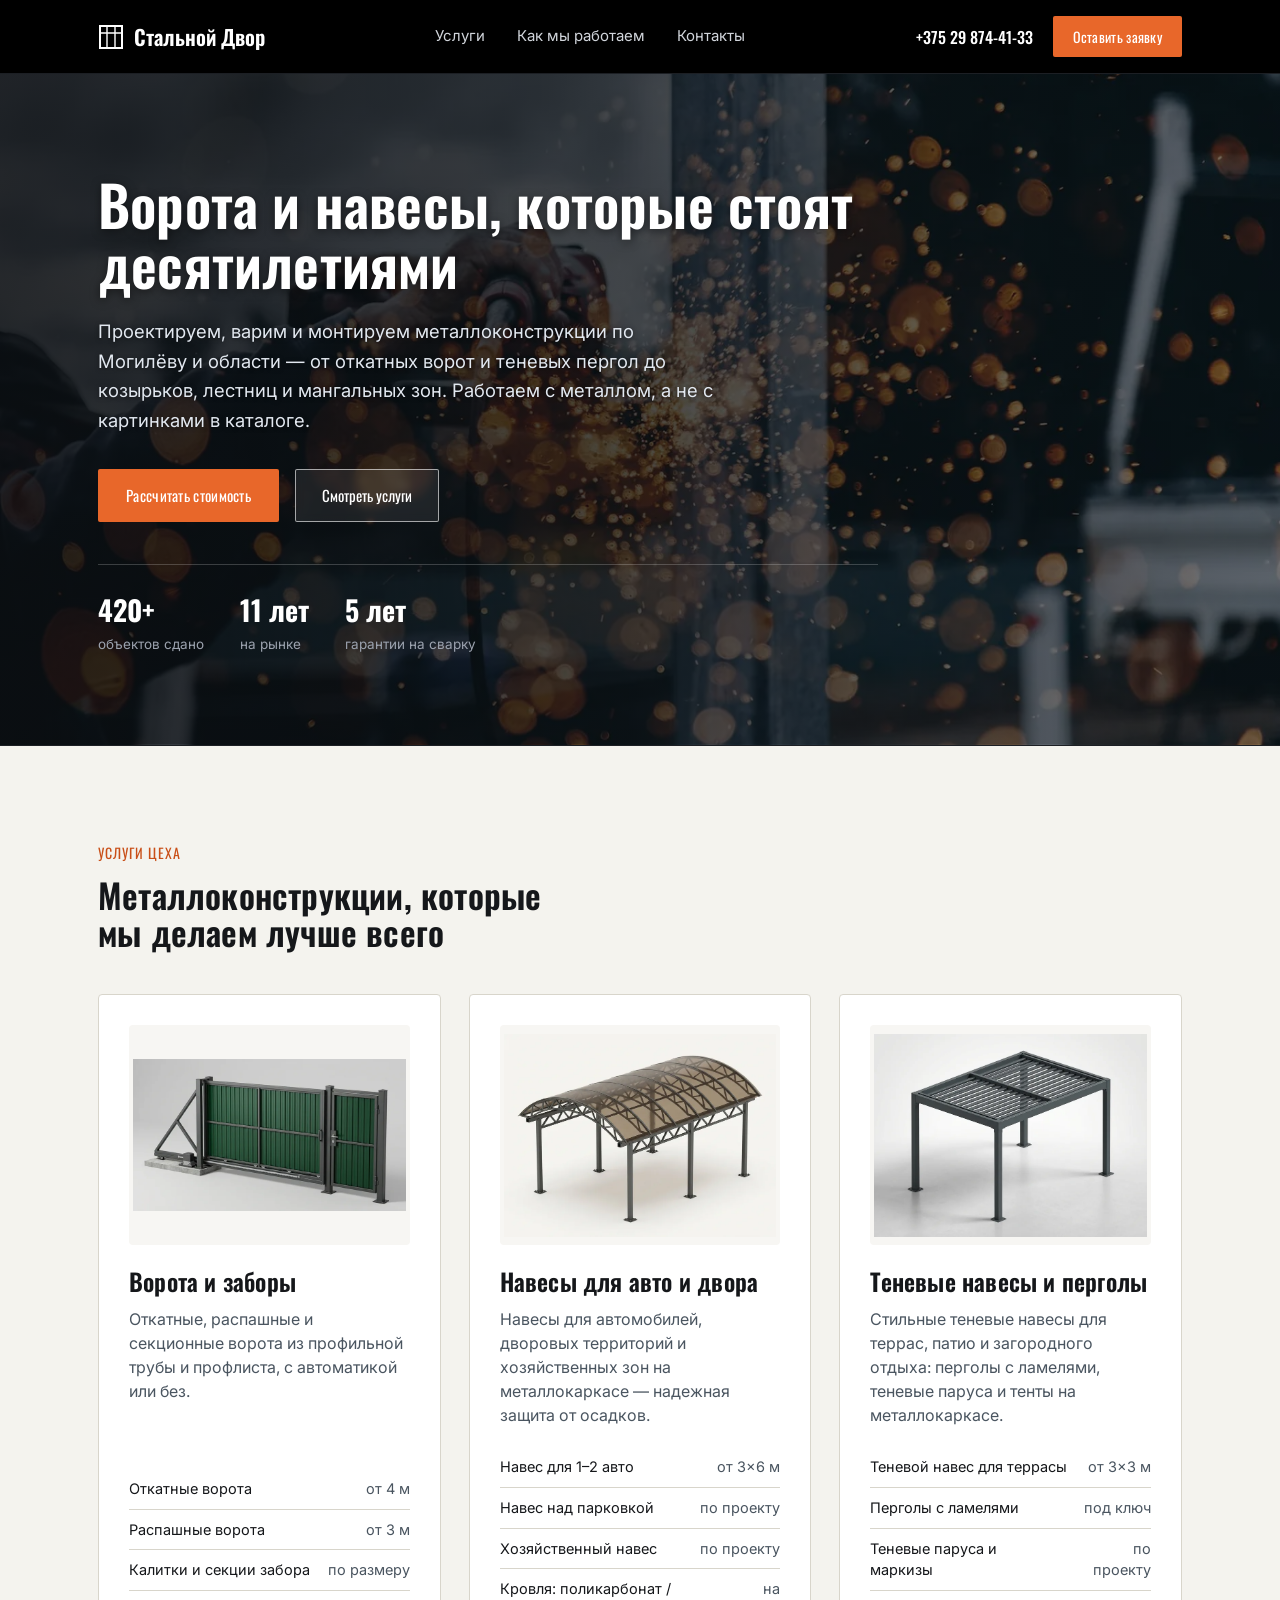
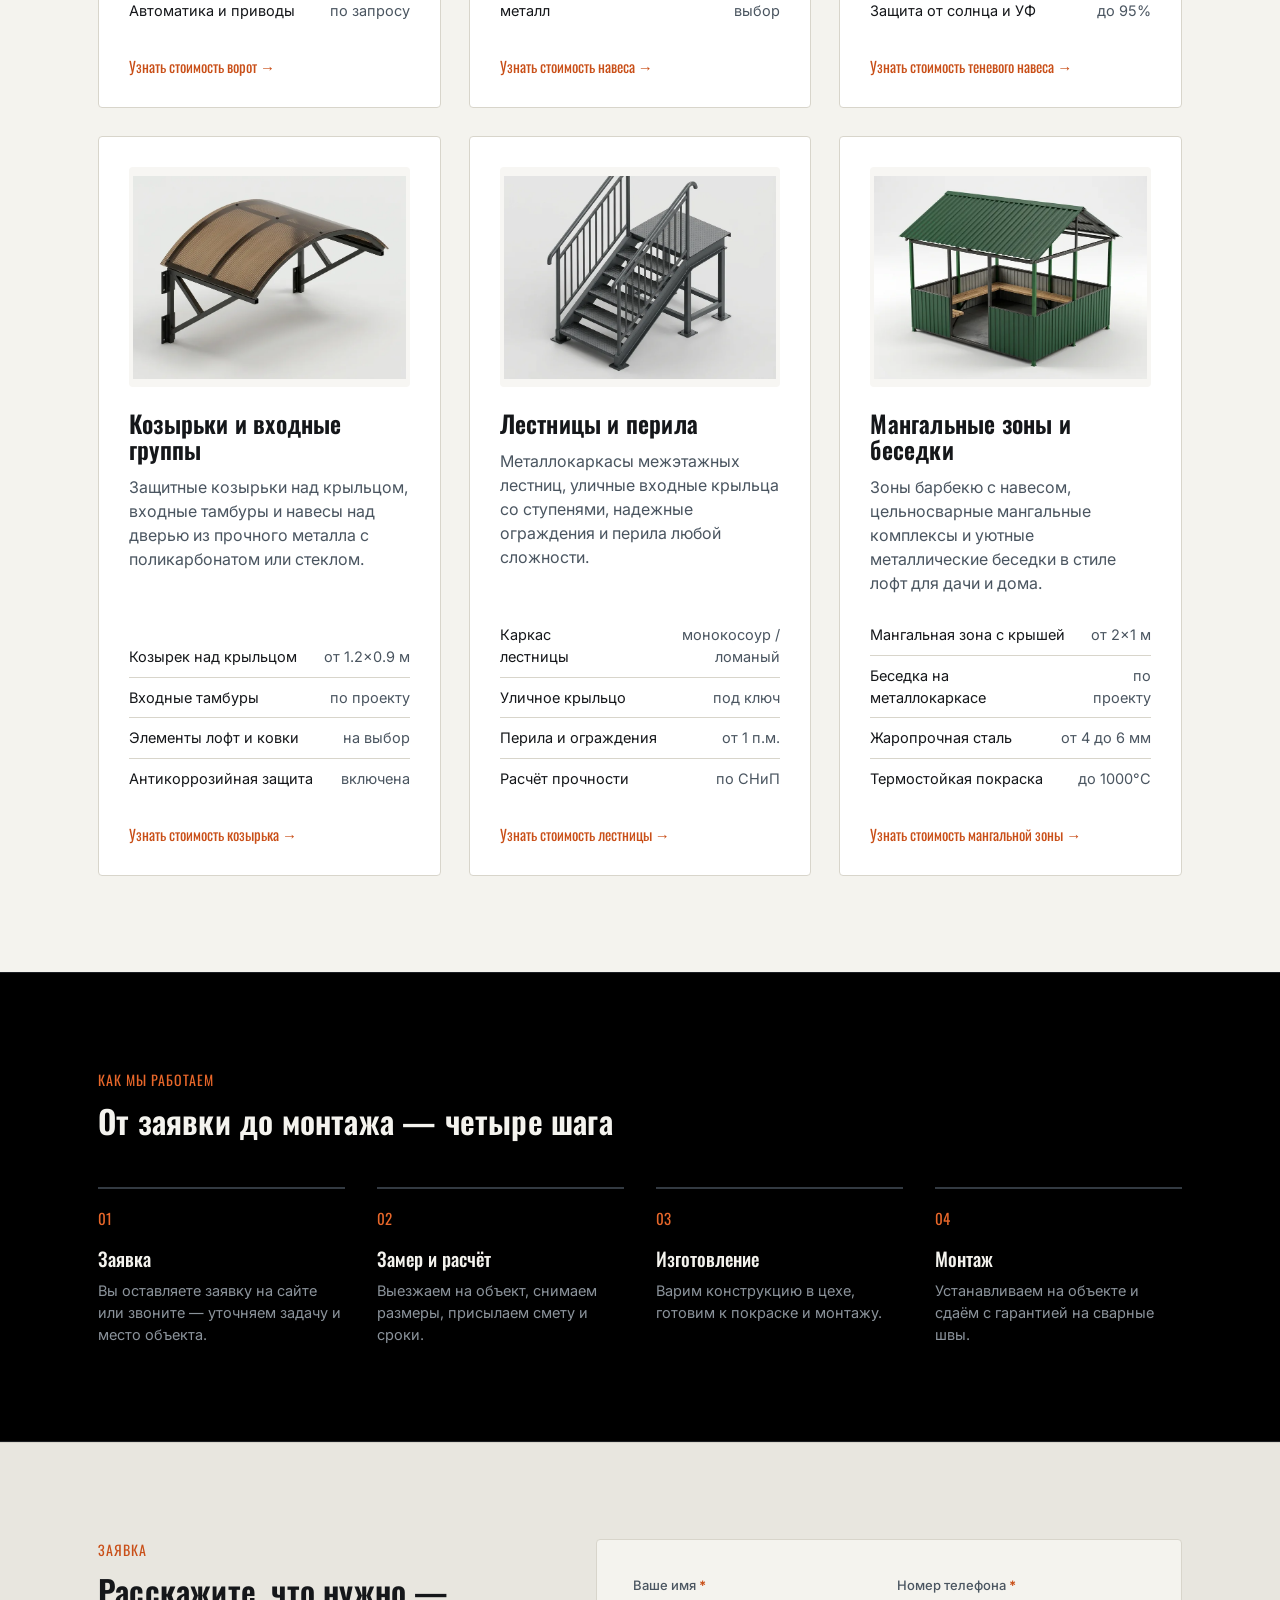
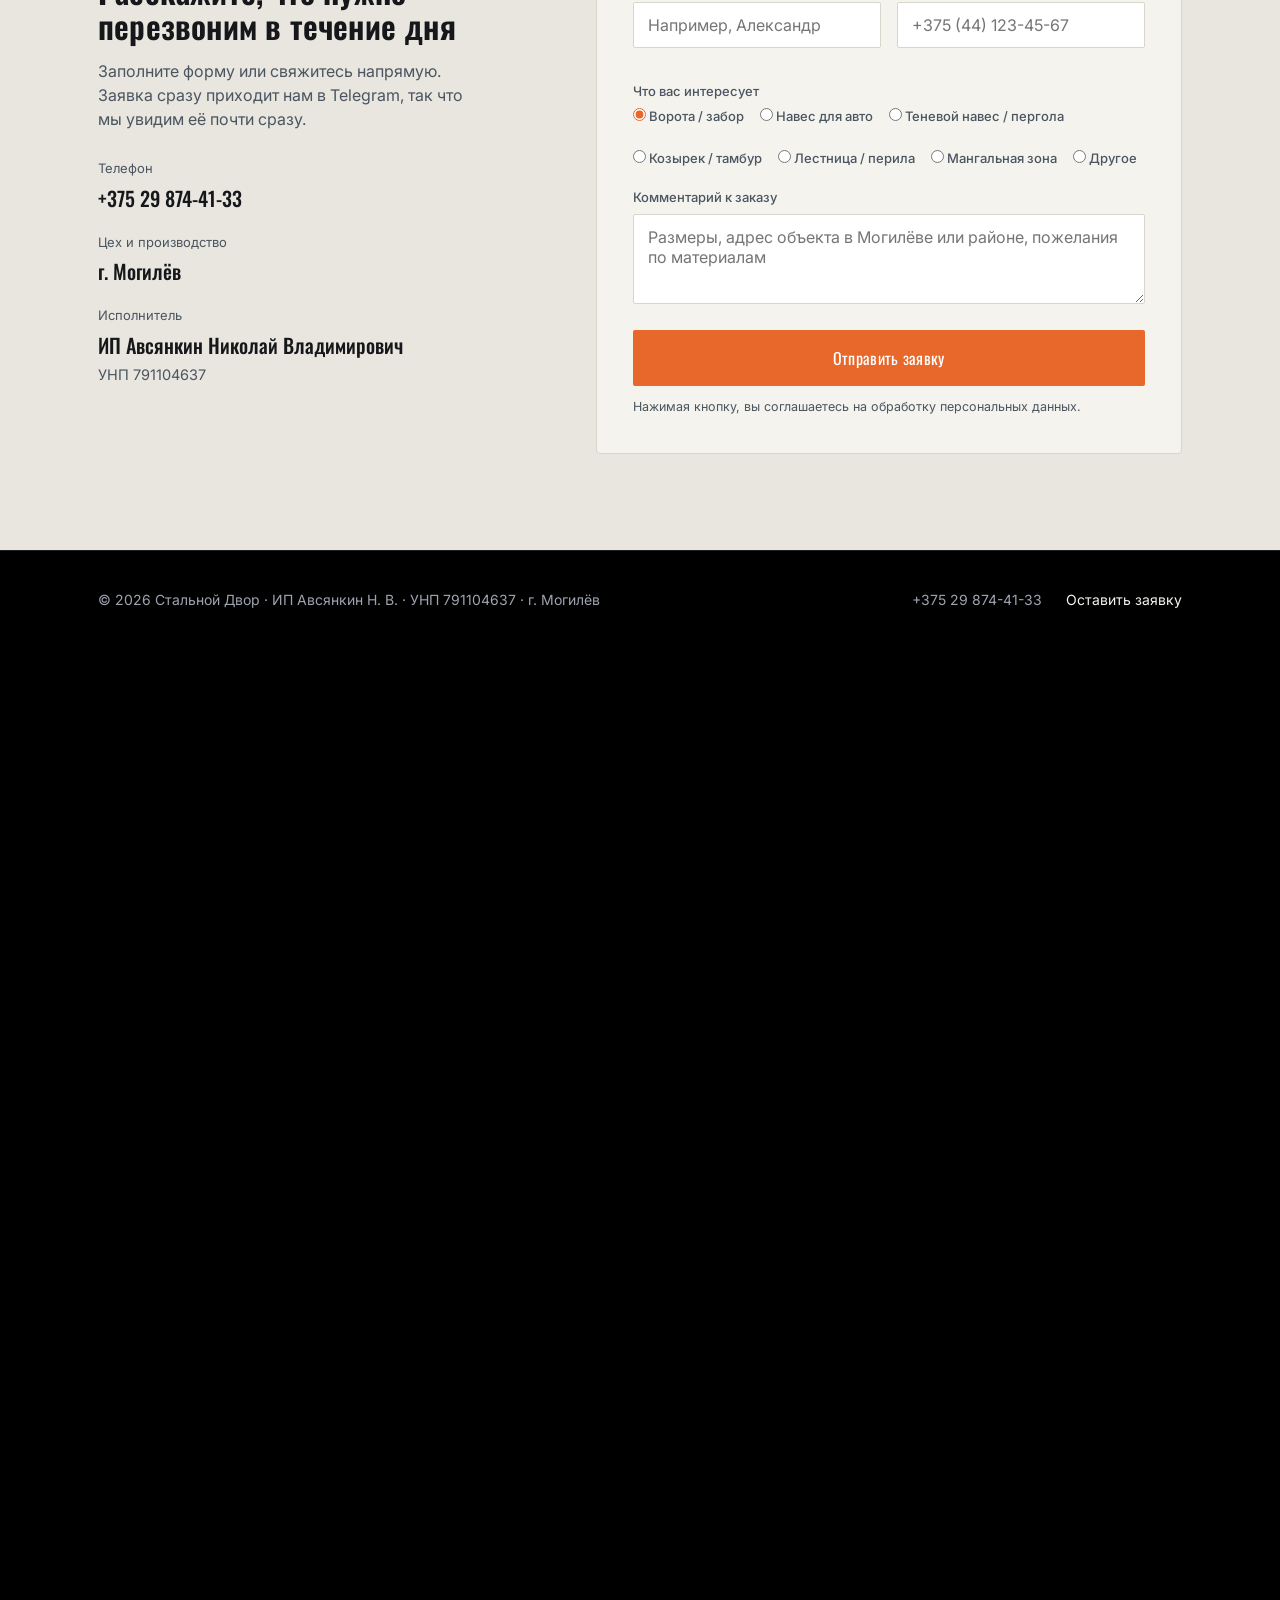
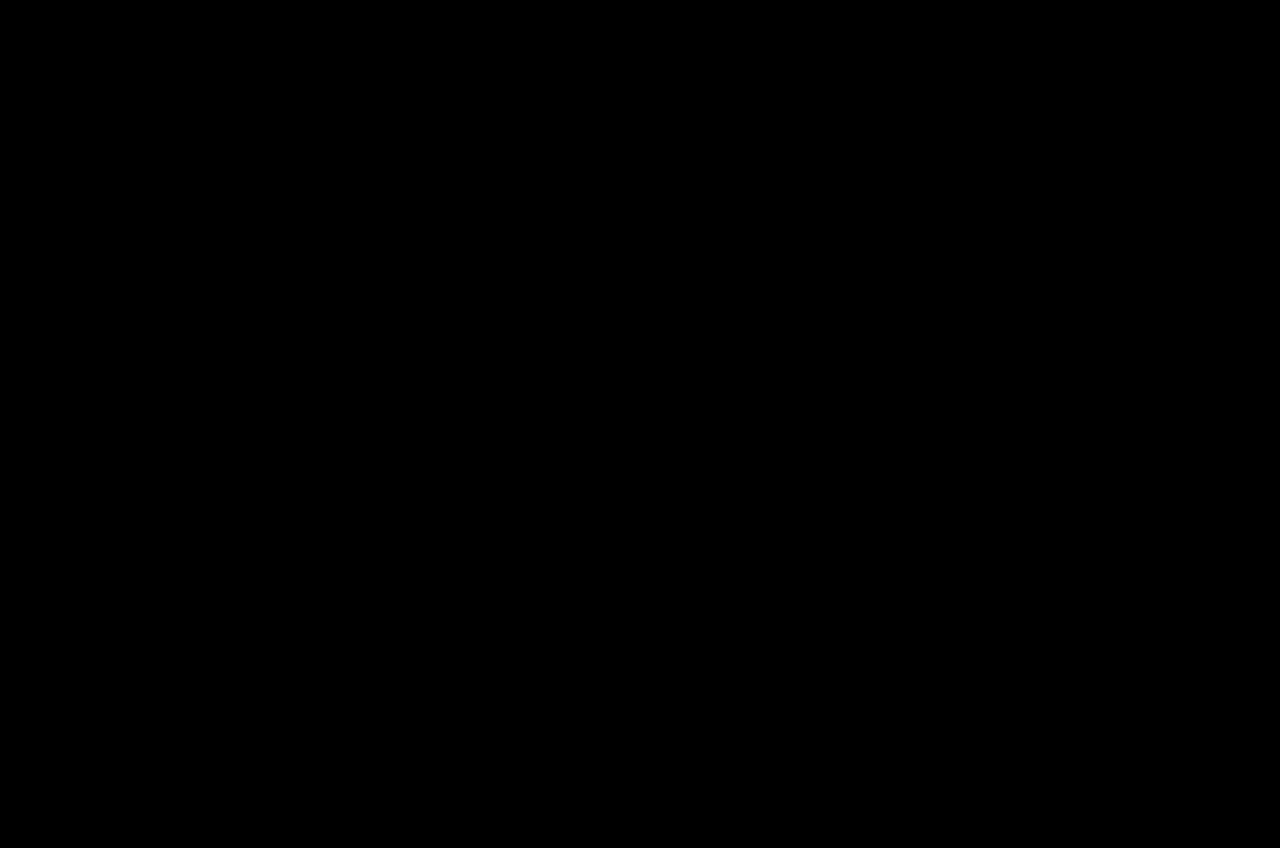
==== commit 44cff1ef: "Fix white overscroll background on mobile and optimize image delivery with WebP" ====
--- a/index.html
+++ b/index.html
@@ -3,16 +3,20 @@
 <head>
   <meta charset="UTF-8">
   <meta name="viewport" content="width=device-width, initial-scale=1.0">
+  <meta name="theme-color" content="#000000">
+  <meta name="apple-mobile-web-app-status-bar-style" content="black-translucent">
+  <meta name="color-scheme" content="dark light">
   <title>Стальной Двор — ворота, навесы, перголы и металлоконструкции в Могилёве</title>
   <meta name="description" content="Изготовление и монтаж металлоконструкций на заказ в Могилёве: ворота, заборы, теневые навесы, перголы, козырьки, лестницы и мангальные зоны. Гарантия 5 лет.">
   <meta property="og:title" content="Стальной Двор — металлоконструкции на заказ в Могилёве">
   <meta property="og:description" content="Ворота, теневые навесы, перголы, козырьки, лестницы и зоны барбекю в Могилёве. Собственный цех, гарантия 5 лет.">
-  <meta property="og:image" content="https://images.unsplash.com/photo-1504917595217-d4dc5ebe6122?auto=format&fit=crop&w=1200&q=80">
+  <meta property="og:image" content="images/hero.jpg">
   <meta property="og:type" content="website">
+  <link rel="preload" as="image" href="images/hero.webp" type="image/webp">
   <link rel="preconnect" href="https://fonts.googleapis.com">
   <link rel="preconnect" href="https://fonts.gstatic.com" crossorigin>
   <link href="https://fonts.googleapis.com/css2?family=Oswald:wght@400;500;600;700&family=Inter:wght@400;500;600&display=swap" rel="stylesheet">
-  <link rel="stylesheet" href="style.css?v=9">
+  <link rel="stylesheet" href="style.css?v=11">
 </head>
 <body style="margin:0;padding:0;"><header>
   <div class="nav">
@@ -65,7 +69,10 @@
     <div class="services-grid">
       <!-- 1. Ворота и заборы -->
       <div class="service-card">
-        <img src="images/gates.jpg?v=2" alt="Откатные и распашные металлические ворота, заборы" class="service-img" loading="lazy">
+        <picture>
+          <source srcset="images/gates.webp?v=4" type="image/webp">
+          <img src="images/gates.jpg?v=4" alt="Откатные и распашные металлические ворота, заборы" class="service-img" loading="lazy" width="800" height="446" decoding="async">
+        </picture>
         <h3>Ворота и заборы</h3>
         <p>Откатные, распашные и секционные ворота из профильной трубы и профлиста, с автоматикой или без.</p>
         <ul>
@@ -79,7 +86,10 @@
 
       <!-- 2. Навесы для авто -->
       <div class="service-card">
-        <img src="images/carport.jpg?v=2" alt="Навесы для авто и двора из металла" class="service-img" loading="lazy">
+        <picture>
+          <source srcset="images/carport.webp?v=4" type="image/webp">
+          <img src="images/carport.jpg?v=4" alt="Навесы для авто и двора из металла" class="service-img" loading="lazy" width="800" height="597" decoding="async">
+        </picture>
         <h3>Навесы для авто и двора</h3>
         <p>Навесы для автомобилей, дворовых территорий и хозяйственных зон на металлокаркасе — надежная защита от осадков.</p>
         <ul>
@@ -93,7 +103,10 @@
 
       <!-- 3. Теневые навесы и перголы -->
       <div class="service-card">
-        <img src="images/pergola.jpg?v=2" alt="Металлические теневые навесы и перголы для террасы" class="service-img" loading="lazy">
+        <picture>
+          <source srcset="images/pergola.webp?v=4" type="image/webp">
+          <img src="images/pergola.jpg?v=4" alt="Металлические теневые навесы и перголы для террасы" class="service-img" loading="lazy" width="800" height="597" decoding="async">
+        </picture>
         <h3>Теневые навесы и перголы</h3>
         <p>Стильные теневые навесы для террас, патио и загородного отдыха: перголы с ламелями, теневые паруса и тенты на металлокаркасе.</p>
         <ul>
@@ -107,7 +120,10 @@
 
       <!-- 4. Козырьки и тамбуры -->
       <div class="service-card">
-        <img src="images/canopy.jpg?v=2" alt="Металлические козырьки над крыльцом и входные группы" class="service-img" loading="lazy">
+        <picture>
+          <source srcset="images/canopy.webp?v=4" type="image/webp">
+          <img src="images/canopy.jpg?v=4" alt="Металлические козырьки над крыльцом и входные группы" class="service-img" loading="lazy" width="800" height="597" decoding="async">
+        </picture>
         <h3>Козырьки и входные группы</h3>
         <p>Защитные козырьки над крыльцом, входные тамбуры и навесы над дверью из прочного металла с поликарбонатом или стеклом.</p>
         <ul>
@@ -121,7 +137,10 @@
 
       <!-- 5. Лестницы и перила -->
       <div class="service-card">
-        <img src="images/stairs.jpg?v=2" alt="Металлические лестницы и перила на заказ" class="service-img" loading="lazy">
+        <picture>
+          <source srcset="images/stairs.webp?v=4" type="image/webp">
+          <img src="images/stairs.jpg?v=4" alt="Металлические лестницы и перила на заказ" class="service-img" loading="lazy" width="800" height="597" decoding="async">
+        </picture>
         <h3>Лестницы и перила</h3>
         <p>Металлокаркасы межэтажных лестниц, уличные входные крыльца со ступенями, надежные ограждения и перила любой сложности.</p>
         <ul>
@@ -135,7 +154,10 @@
 
       <!-- 6. Мангальные зоны и беседки -->
       <div class="service-card">
-        <img src="images/bbq.jpg?v=2" alt="Мангальные зоны, комплексы барбекю и беседки из металла" class="service-img" loading="lazy">
+        <picture>
+          <source srcset="images/bbq.webp?v=4" type="image/webp">
+          <img src="images/bbq.jpg?v=4" alt="Мангальные зоны, комплексы барбекю и беседки из металла" class="service-img" loading="lazy" width="800" height="597" decoding="async">
+        </picture>
         <h3>Мангальные зоны и беседки</h3>
         <p>Зоны барбекю с навесом, цельносварные мангальные комплексы и уютные металлические беседки в стиле лофт для дачи и дома.</p>
         <ul>
--- a/style.css
+++ b/style.css
@@ -24,7 +24,7 @@
 body {
   font-family: var(--font-body);
   color: #15171a;
-  background: var(--concrete-50);
+  background-color: #000000 !important;
   line-height: 1.5;
   -webkit-font-smoothing: antialiased;
   margin: 0 !important;
@@ -230,7 +230,7 @@
   border-bottom: 1px solid #1c1f24;
   background-color: #0b0d10;
   background-image: linear-gradient(90deg, rgba(11, 13, 16, 0.88) 0%, rgba(11, 13, 16, 0.72) 55%, rgba(11, 13, 16, 0.55) 100%),
-                    url('https://images.unsplash.com/photo-1504917595217-d4dc5ebe6122?auto=format&fit=crop&w=1920&q=80');
+                    url('images/hero.webp');
   background-size: cover;
   background-position: center;
   background-repeat: no-repeat;
@@ -312,7 +312,7 @@
   .hero {
     padding: 60px 0;
     background-image: linear-gradient(rgba(11, 13, 16, 0.82), rgba(11, 13, 16, 0.82)),
-                      url('https://images.unsplash.com/photo-1504917595217-d4dc5ebe6122?auto=format&fit=crop&w=1200&q=80');
+                      url('images/hero.webp');
   }
   .hero-content { max-width: 100%; }
   .hero-stats {
@@ -334,6 +334,9 @@
 }
 
 /* ============ SERVICES (6 АДАПТИВНЫХ КАРТОЧЕК) ============ */
+#services {
+  background: var(--concrete-50);
+}
 .services-grid {
   display: grid;
   grid-template-columns: repeat(auto-fit, minmax(320px, 1fr));
@@ -352,6 +355,10 @@
 .service-card:hover {
   transform: translateY(-2px);
   box-shadow: 0 10px 26px rgba(0,0,0,0.07);
+}
+.service-card picture {
+  display: block;
+  width: 100%;
 }
 .service-img {
   width: 100%;
@@ -547,12 +554,23 @@
 
 /* ============ FOOTER (ЧЕРНЫЙ ЦВЕТ) ============ */
 footer {
-  background: #000000; /* Чистый черный */
+  position: relative;
+  background: #000000 !important; /* Чистый черный */
   color: #9da3af;
   border-top: 1px solid #1c1f24;
   padding: 38px 0;
   font-size: 14px;
 }
+footer::after {
+  content: "";
+  position: absolute;
+  top: 100%;
+  left: 0;
+  right: 0;
+  height: 200vh;
+  background: #000000;
+  pointer-events: none;
+}
 footer .wrap {
   display: flex; justify-content: space-between; align-items: center; flex-wrap: wrap; gap: 16px;
 }
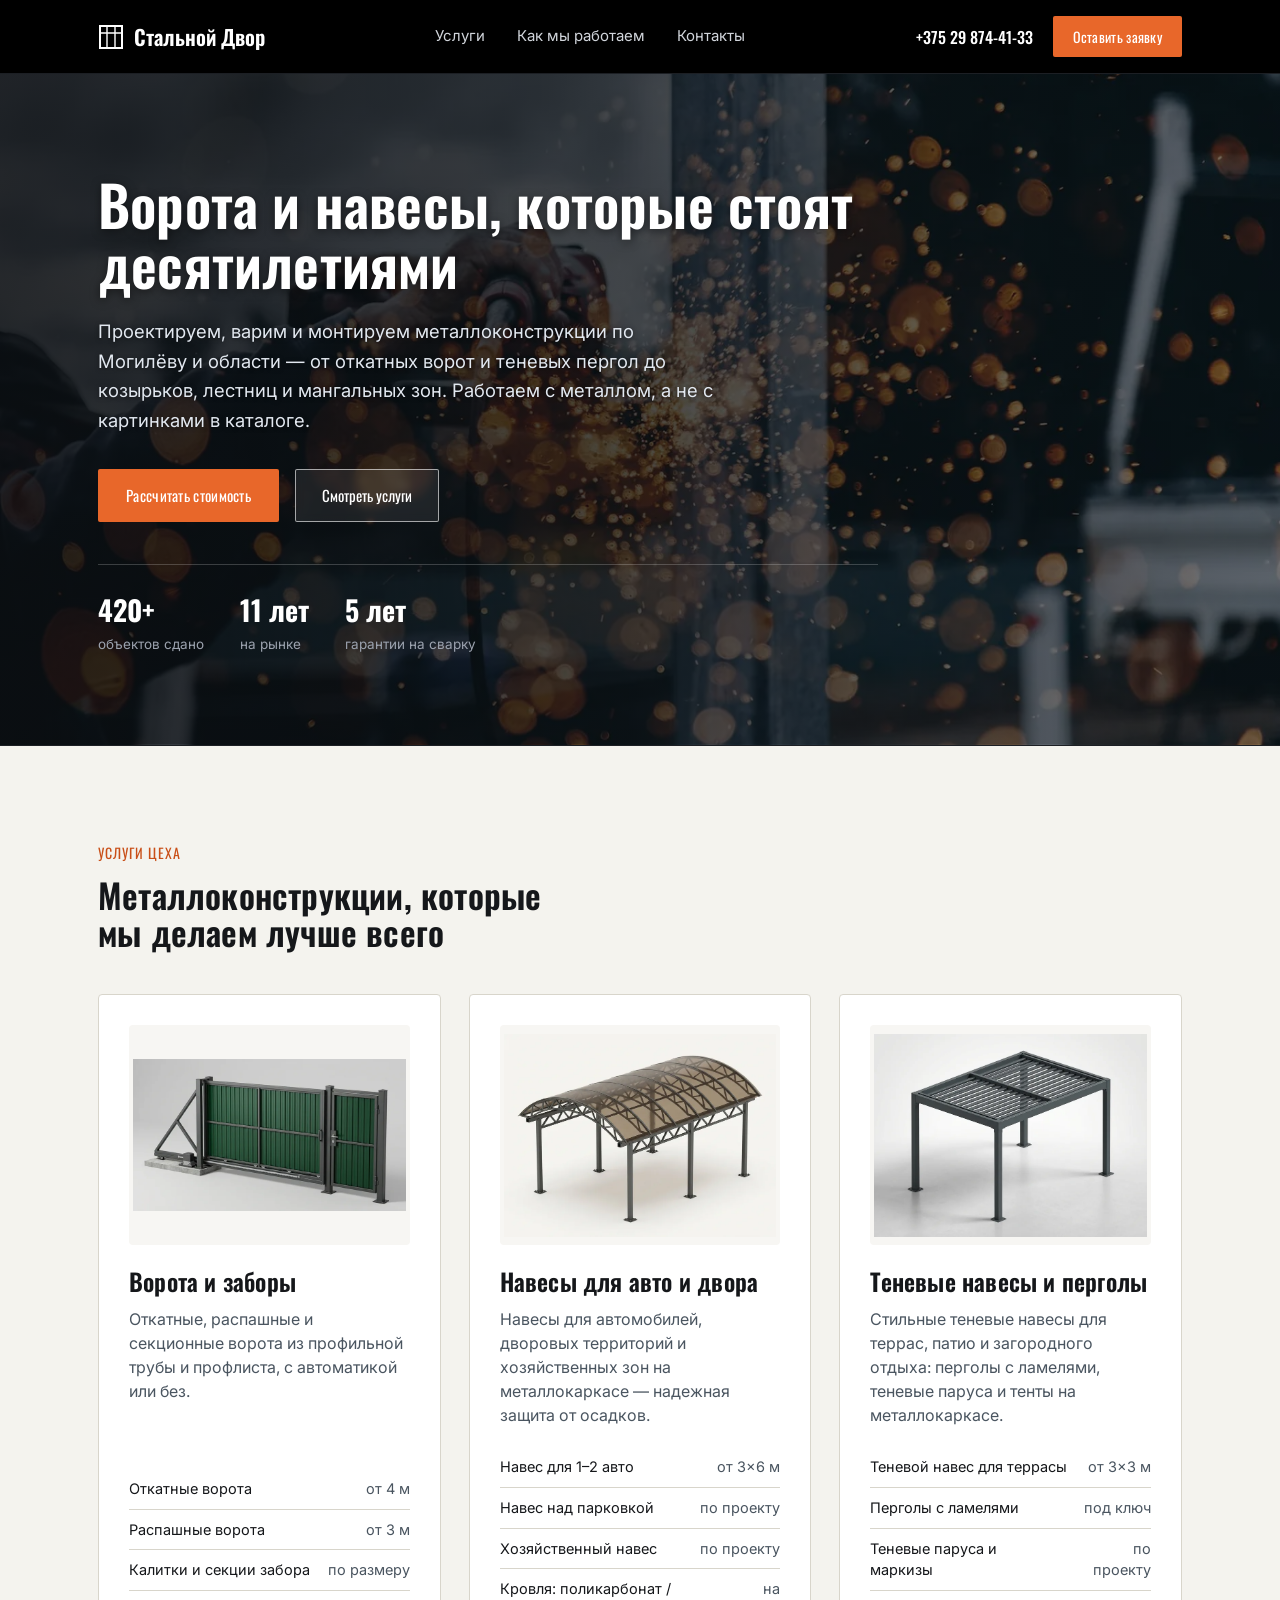
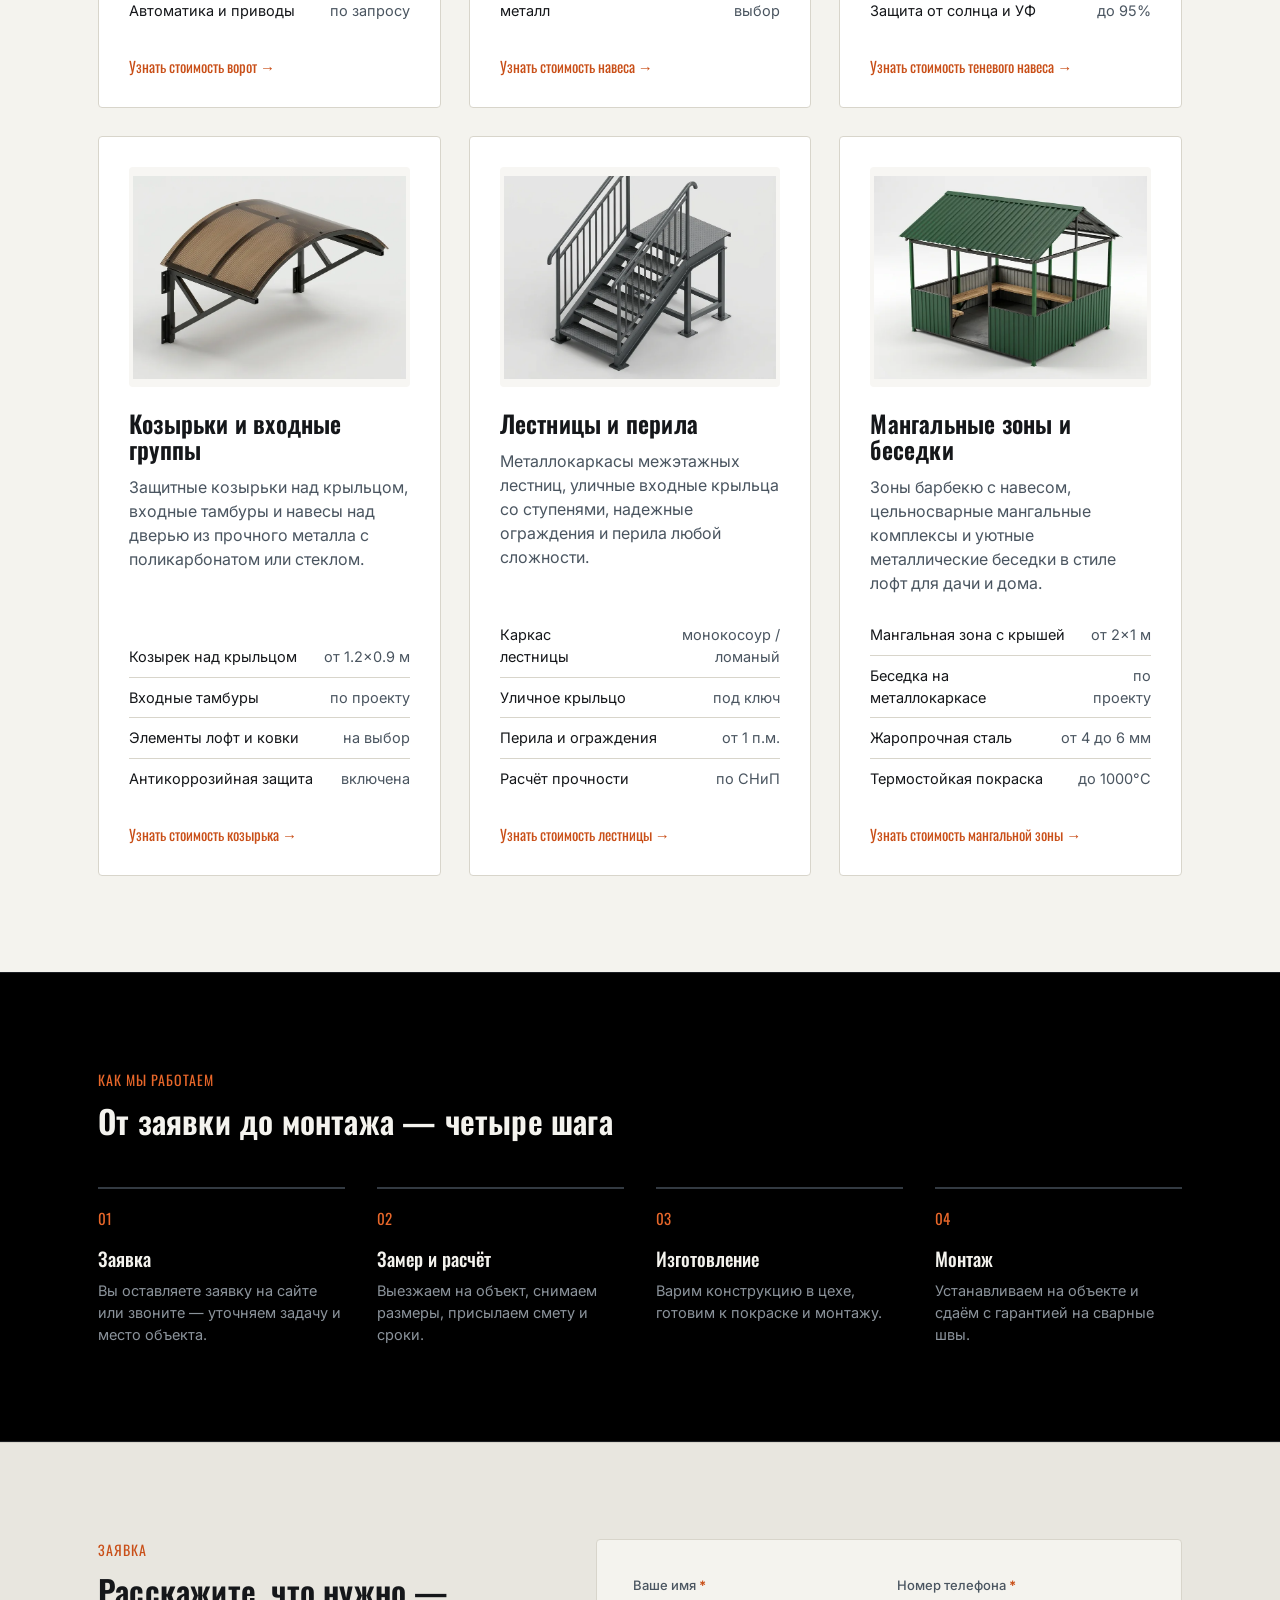
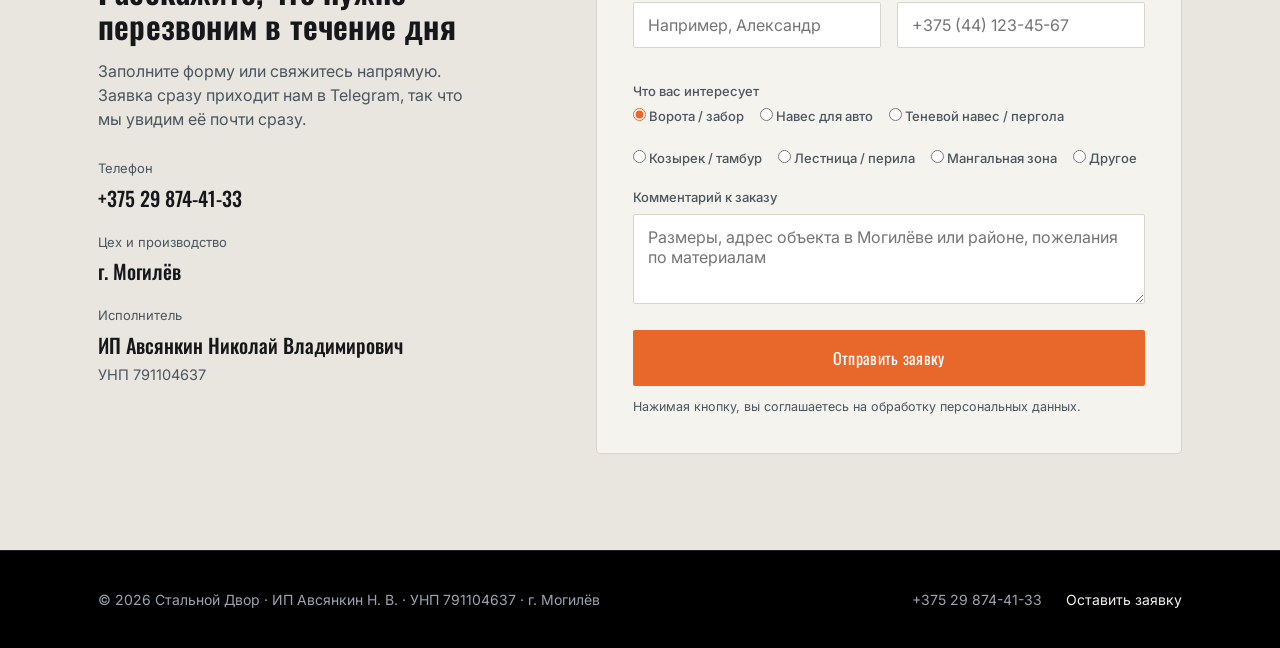
==== commit eb90f795: "Remove footer::after overflow void and keep clean natural black footer" ====
--- a/index.html
+++ b/index.html
@@ -16,7 +16,7 @@
   <link rel="preconnect" href="https://fonts.googleapis.com">
   <link rel="preconnect" href="https://fonts.gstatic.com" crossorigin>
   <link href="https://fonts.googleapis.com/css2?family=Oswald:wght@400;500;600;700&family=Inter:wght@400;500;600&display=swap" rel="stylesheet">
-  <link rel="stylesheet" href="style.css?v=11">
+  <link rel="stylesheet" href="style.css?v=12">
 </head>
 <body style="margin:0;padding:0;"><header>
   <div class="nav">
--- a/style.css
+++ b/style.css
@@ -554,23 +554,12 @@
 
 /* ============ FOOTER (ЧЕРНЫЙ ЦВЕТ) ============ */
 footer {
-  position: relative;
   background: #000000 !important; /* Чистый черный */
   color: #9da3af;
   border-top: 1px solid #1c1f24;
   padding: 38px 0;
   font-size: 14px;
 }
-footer::after {
-  content: "";
-  position: absolute;
-  top: 100%;
-  left: 0;
-  right: 0;
-  height: 200vh;
-  background: #000000;
-  pointer-events: none;
-}
 footer .wrap {
   display: flex; justify-content: space-between; align-items: center; flex-wrap: wrap; gap: 16px;
 }
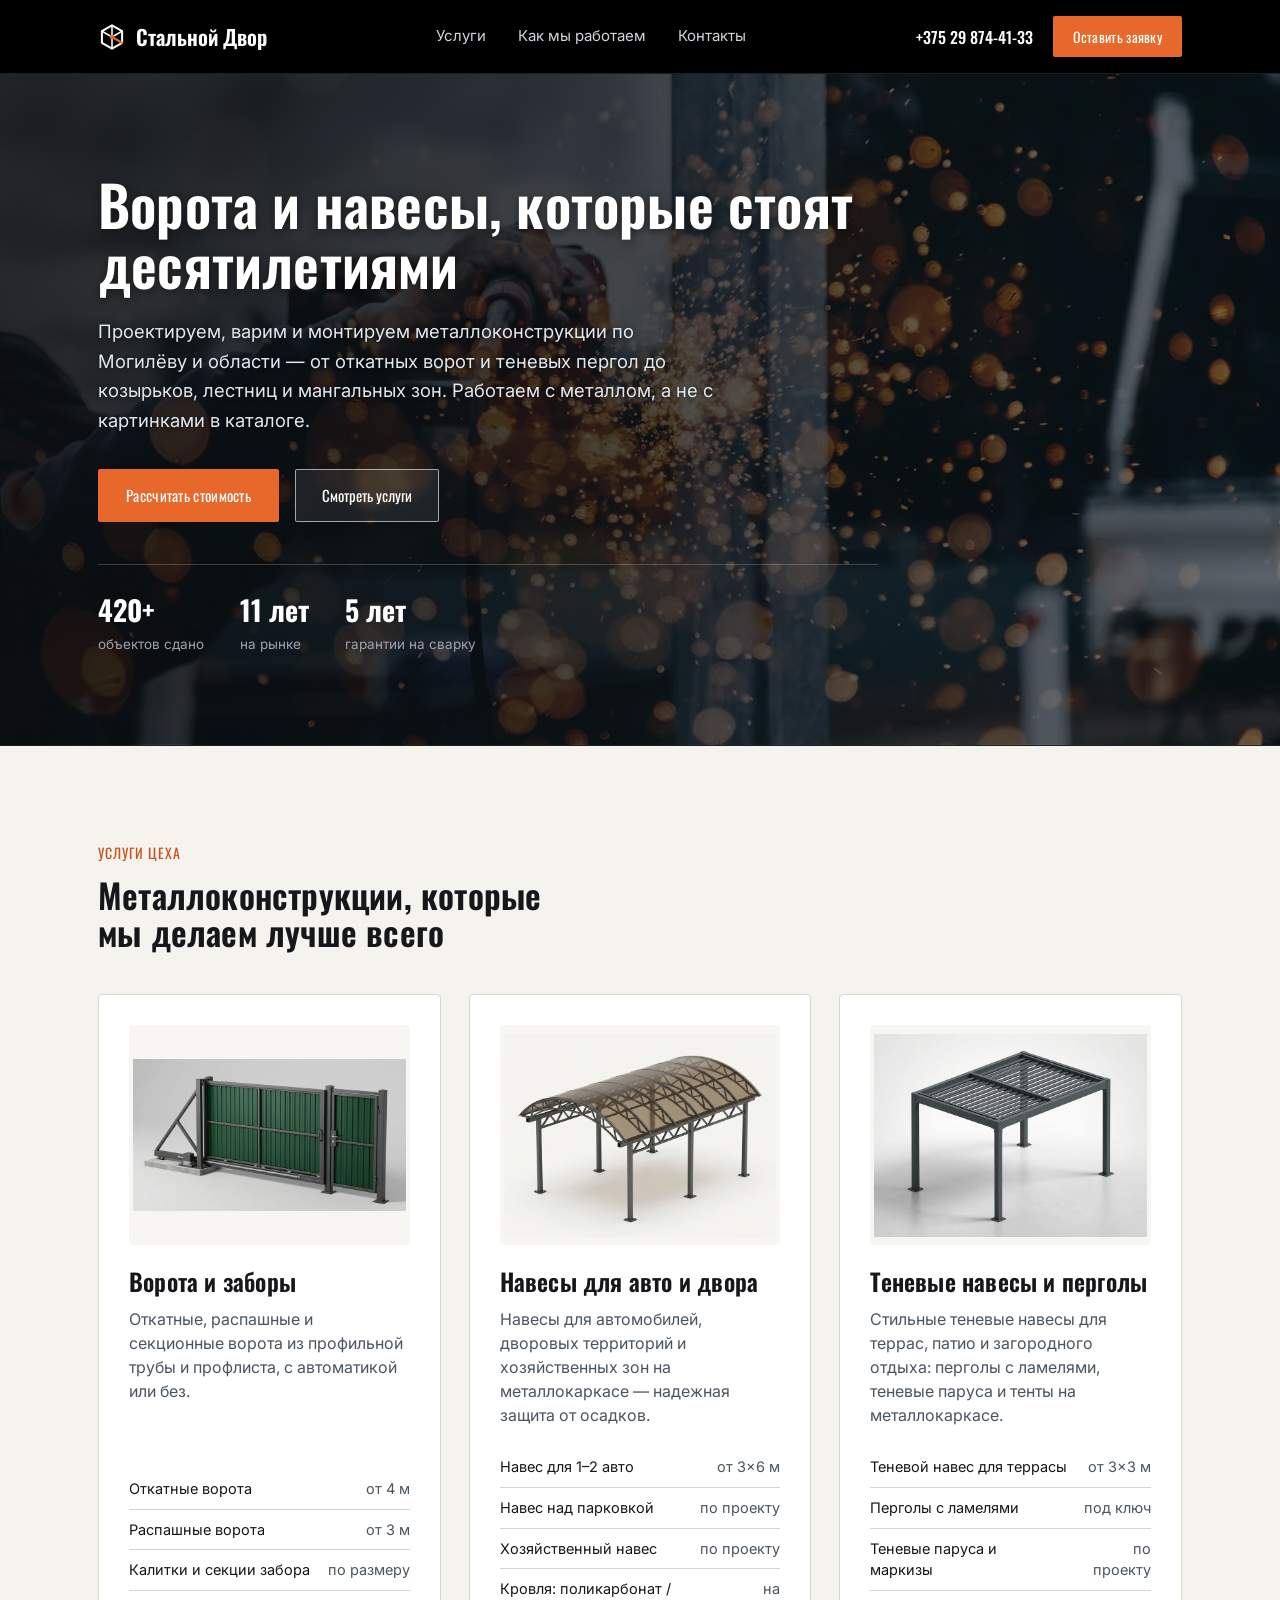
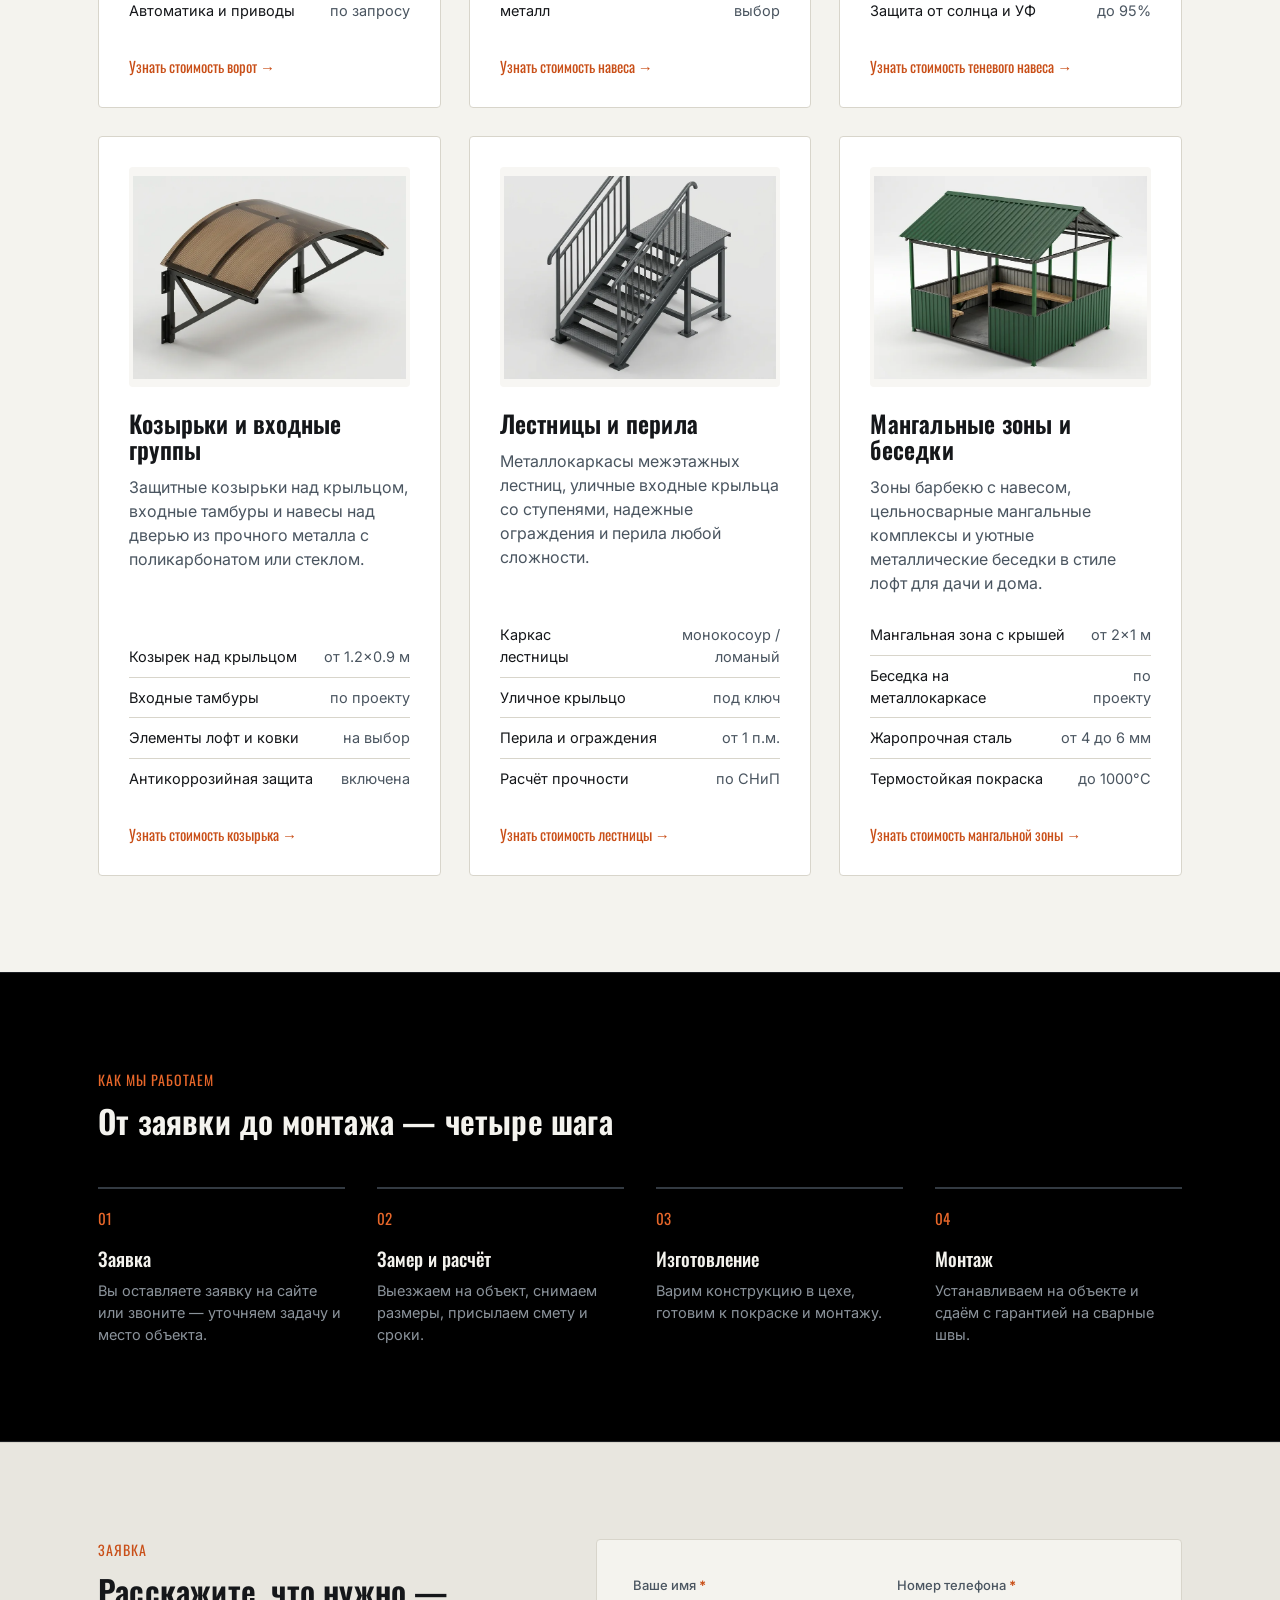
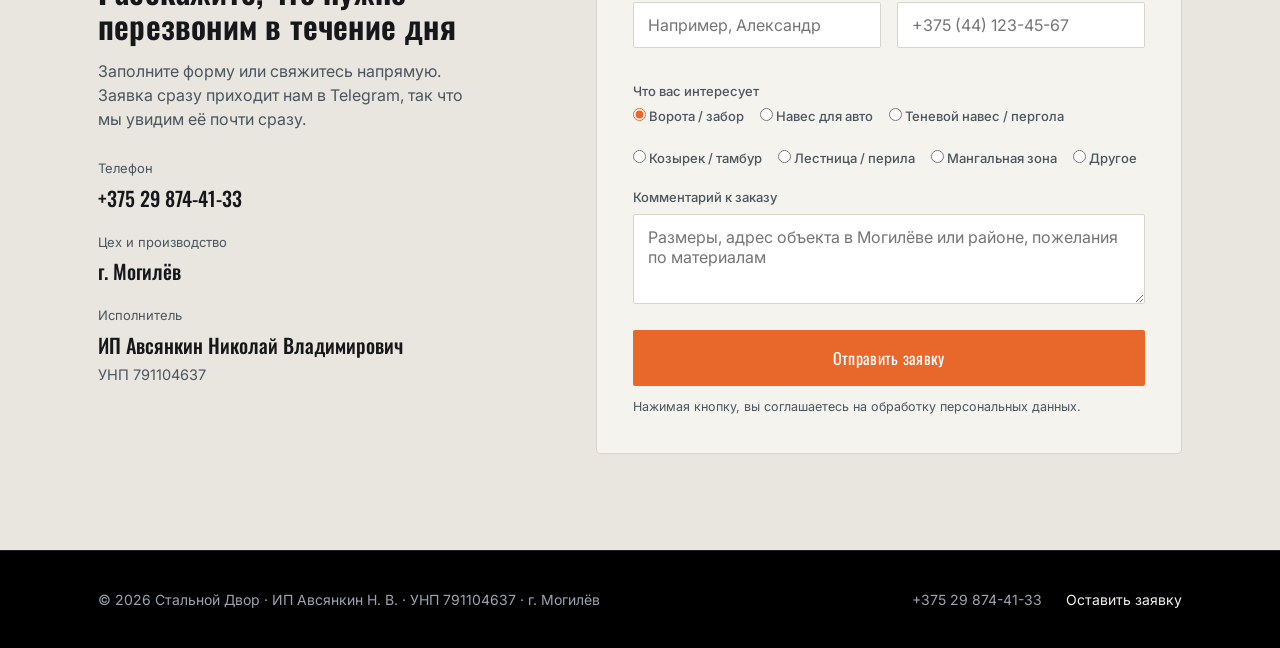
==== commit f3a678a9: "Update brand logo to Isometric 3D Steel Frame and add SVG favicon" ====
--- a/index.html
+++ b/index.html
@@ -12,18 +12,22 @@
   <meta property="og:description" content="Ворота, теневые навесы, перголы, козырьки, лестницы и зоны барбекю в Могилёве. Собственный цех, гарантия 5 лет.">
   <meta property="og:image" content="images/hero.jpg">
   <meta property="og:type" content="website">
+  <link rel="icon" type="image/svg+xml" href="favicon.svg">
   <link rel="preload" as="image" href="images/hero.webp" type="image/webp">
   <link rel="preconnect" href="https://fonts.googleapis.com">
   <link rel="preconnect" href="https://fonts.gstatic.com" crossorigin>
   <link href="https://fonts.googleapis.com/css2?family=Oswald:wght@400;500;600;700&family=Inter:wght@400;500;600&display=swap" rel="stylesheet">
-  <link rel="stylesheet" href="style.css?v=12">
+  <link rel="stylesheet" href="style.css?v=13">
 </head>
 <body style="margin:0;padding:0;"><header>
   <div class="nav">
     <a href="#" class="logo">
-      <svg class="logo-mark" viewBox="0 0 26 26" fill="none" xmlns="http://www.w3.org/2000/svg">
-        <rect x="2" y="2" width="22" height="22" stroke="currentColor" stroke-width="2"/>
-        <path d="M2 9H24M9 2V24M17 2V24" stroke="currentColor" stroke-width="1.4"/>
+      <svg class="logo-mark" viewBox="0 0 36 36" fill="none" xmlns="http://www.w3.org/2000/svg">
+        <path d="M18 3L31 10.5V25.5L18 33L5 25.5V10.5L18 3Z" stroke="currentColor" stroke-width="2.6" stroke-linejoin="round"/>
+        <path d="M18 3V33" stroke="currentColor" stroke-width="2"/>
+        <path d="M5 10.5L18 18L31 10.5" stroke="currentColor" stroke-width="2"/>
+        <path d="M18 18L31 25.5" stroke="#e8672a" stroke-width="2.8" stroke-linecap="round"/>
+        <circle cx="18" cy="18" r="2.8" fill="#e8672a"/>
       </svg>
       Стальной Двор
     </a>
--- a/style.css
+++ b/style.css
@@ -92,7 +92,8 @@
   text-decoration: none !important;
 }
 .logo-mark {
-  width: 26px; height: 26px;
+  width: 28px;
+  height: 28px;
   flex-shrink: 0;
   color: #ffffff;
 }
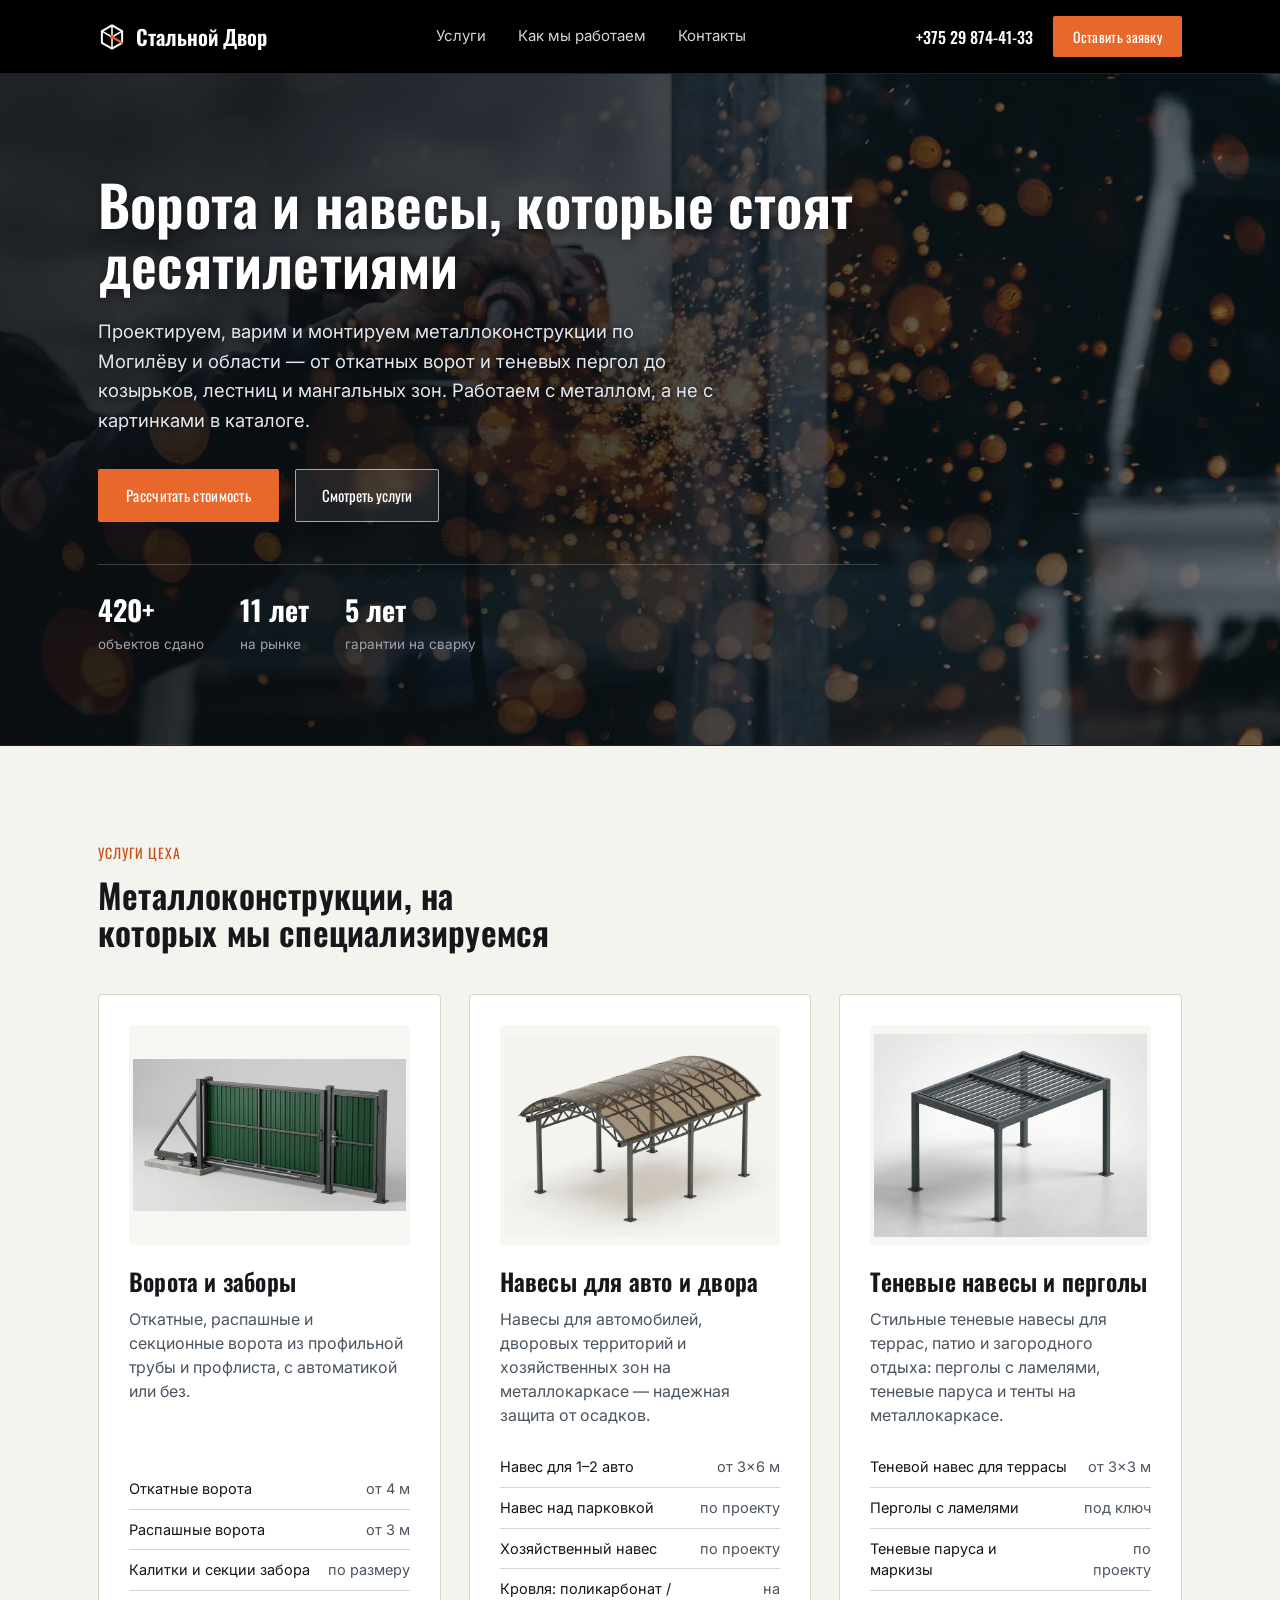
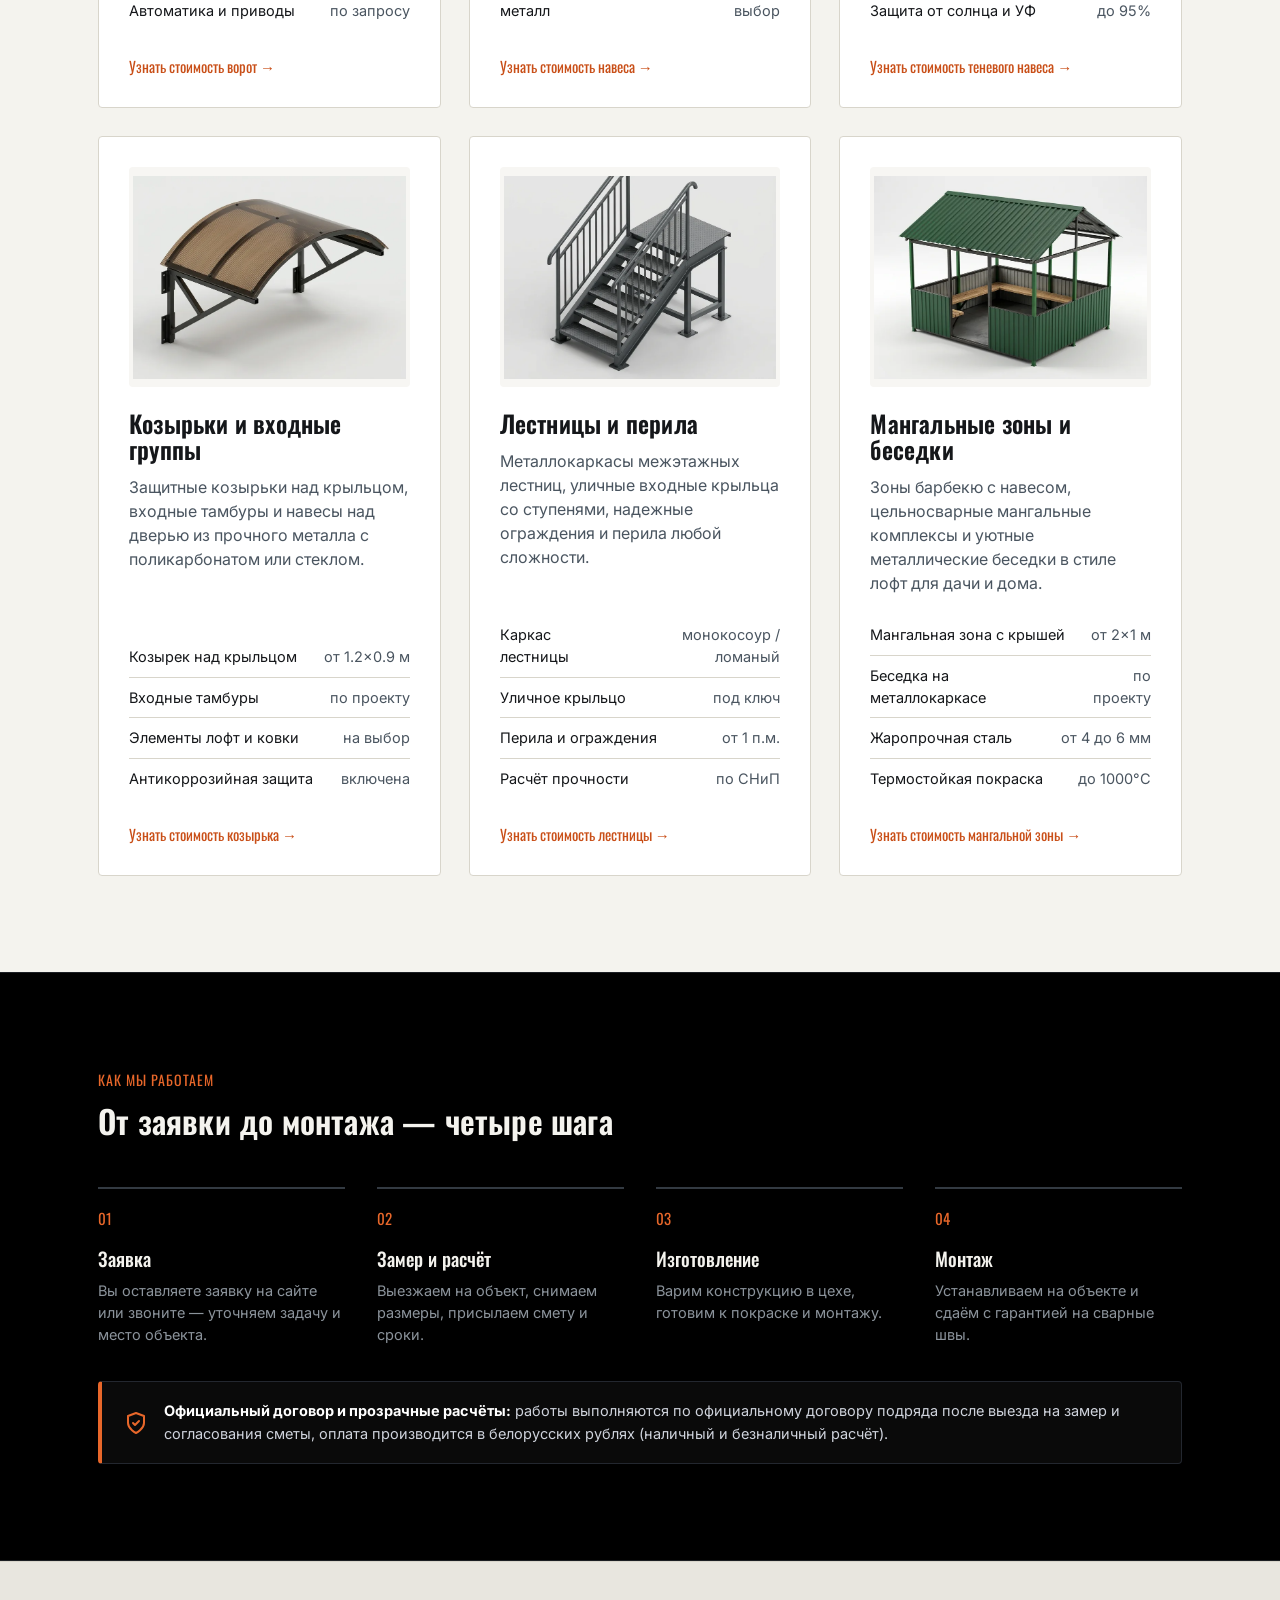
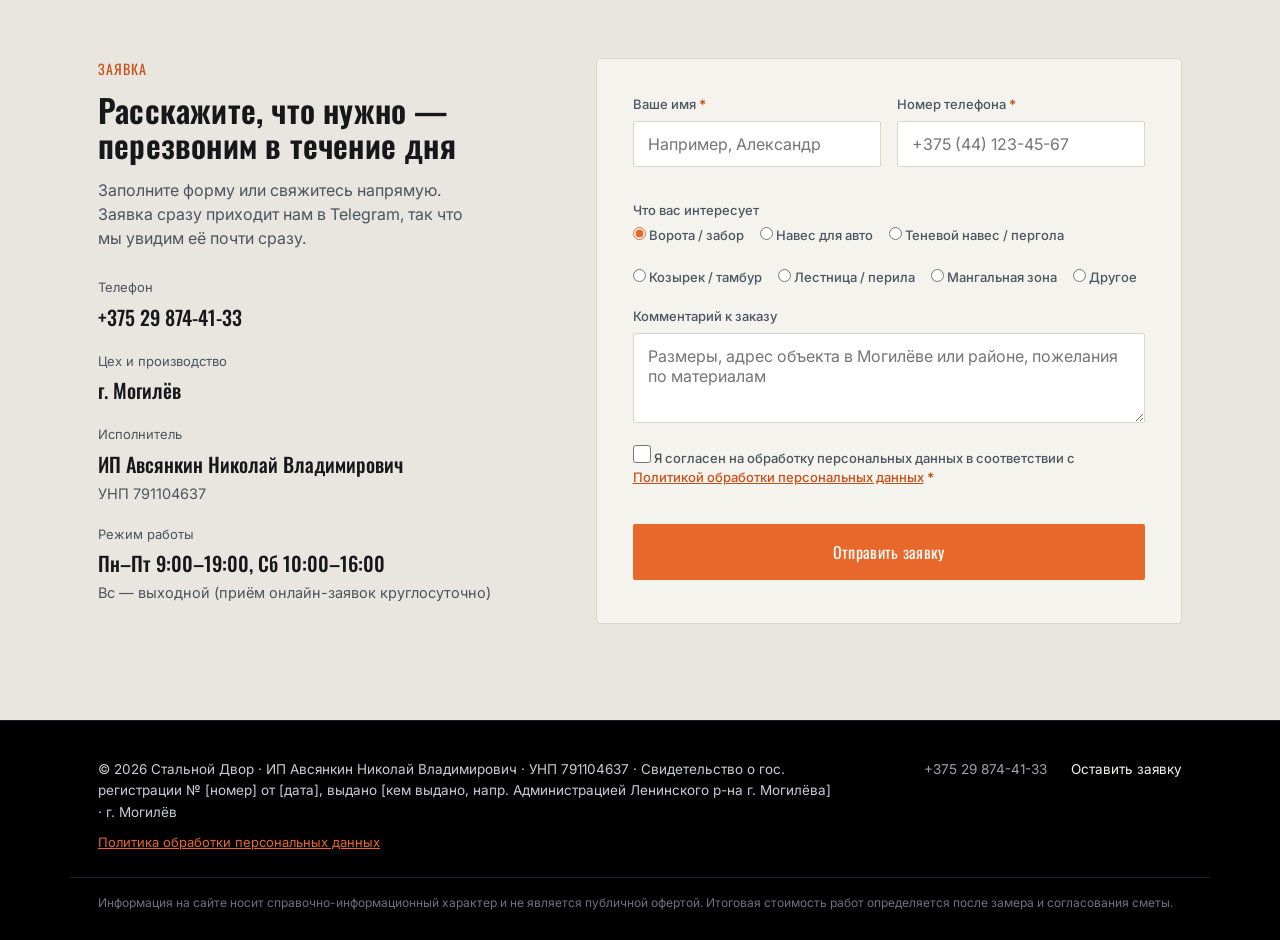
==== commit bd0f3118: "Update site to comply with Belarusian Laws on Advertising (225-Z) and Personal Data Protection (99-Z" ====
--- a/index.html
+++ b/index.html
@@ -17,7 +17,7 @@
   <link rel="preconnect" href="https://fonts.googleapis.com">
   <link rel="preconnect" href="https://fonts.gstatic.com" crossorigin>
   <link href="https://fonts.googleapis.com/css2?family=Oswald:wght@400;500;600;700&family=Inter:wght@400;500;600&display=swap" rel="stylesheet">
-  <link rel="stylesheet" href="style.css?v=13">
+  <link rel="stylesheet" href="style.css?v=14">
 </head>
 <body style="margin:0;padding:0;"><header>
   <div class="nav">
@@ -69,7 +69,7 @@
 <section id="services">
   <div class="wrap">
     <div class="eyebrow">Услуги цеха</div>
-    <h2 style="font-size:34px; max-width:26ch;">Металлоконструкции, которые мы делаем лучше всего</h2>
+    <h2 style="font-size:34px; max-width:26ch;">Металлоконструкции, на которых мы специализируемся</h2>
     <div class="services-grid">
       <!-- 1. Ворота и заборы -->
       <div class="service-card">
@@ -202,6 +202,15 @@
         <p>Устанавливаем на объекте и сдаём с гарантией на сварные швы.</p>
       </div>
     </div>
+    <div class="process-guarantee-note">
+      <svg class="note-icon" viewBox="0 0 24 24" fill="none" stroke="currentColor" stroke-width="2" stroke-linecap="round" stroke-linejoin="round">
+        <path d="M12 22s8-4 8-10V5l-8-3-8 3v7c0 6 8 10 8 10z"/>
+        <polyline points="9 12 11 14 15 10"/>
+      </svg>
+      <div>
+        <strong>Официальный договор и прозрачные расчёты:</strong> работы выполняются по официальному договору подряда после выезда на замер и согласования сметы, оплата производится в белорусских рублях (наличный и безналичный расчёт).
+      </div>
+    </div>
   </div>
 </section>
 
@@ -223,6 +232,12 @@
         <span>Исполнитель</span>
         <b>ИП Авсянкин Николай Владимирович</b>
         <span class="contact-sub">УНП 791104637</span>
+      </div>
+      <div class="contact-detail">
+        <span>Режим работы</span>
+        <!-- Режим работы (при необходимости часы можно скорректировать) -->
+        <b>Пн–Пт 9:00–19:00, Сб 10:00–16:00</b>
+        <span class="contact-sub">Вс — выходной (приём онлайн-заявок круглосуточно)</span>
       </div>
     </div>
 
@@ -258,23 +273,40 @@
         <textarea id="message" name="message" placeholder="Размеры, адрес объекта в Могилёве или районе, пожелания по материалам"></textarea>
       </div>
 
+      <div class="field field-checkbox" id="consentField">
+        <label class="checkbox-label" for="policyConsent">
+          <input type="checkbox" id="policyConsent" name="consent" required>
+          <span>Я согласен на обработку персональных данных в соответствии с <a href="policy.html" target="_blank">Политикой обработки персональных данных</a> <span class="req">*</span></span>
+        </label>
+        <span class="field-error" id="consentError"></span>
+      </div>
+
       <button type="submit" class="submit-btn" id="submitBtn">Отправить заявку</button>
-      <p class="form-note">Нажимая кнопку, вы соглашаетесь на обработку персональных данных.</p>
       <div class="form-status" id="formStatus"></div>
     </form>
   </div>
 </section>
 
 <footer>
-  <div class="wrap">
-    <div>© 2026 Стальной Двор · ИП Авсянкин Н. В. · УНП 791104637 · г. Могилёв</div>
+  <div class="wrap footer-content">
+    <div class="footer-info">
+      <div class="footer-legal">© 2026 Стальной Двор · ИП Авсянкин Николай Владимирович · УНП 791104637 · Свидетельство о гос. регистрации № [номер] от [дата], выдано [кем выдано, напр. Администрацией Ленинского р-на г. Могилёва] · г. Могилёв</div>
+      <div class="footer-policy">
+        <a href="policy.html" class="footer-policy-link">Политика обработки персональных данных</a>
+      </div>
+    </div>
     <div class="footer-links">
       <a href="tel:+375298744133" class="phone-link">+375 29 874-41-33</a>
-      <a href="#contact">Оставить заявку</a>
+      <a href="#contact" class="footer-cta-link">Оставить заявку</a>
+    </div>
+  </div>
+  <div class="wrap footer-bottom">
+    <div class="footer-disclaimer">
+      Информация на сайте носит справочно-информационный характер и не является публичной офертой. Итоговая стоимость работ определяется после замера и согласования сметы.
     </div>
   </div>
 </footer>
 
-<script src="script.js?v=5"></script>
+<script src="script.js?v=7"></script>
 </body>
 </html>
--- a/style.css
+++ b/style.css
@@ -434,6 +434,40 @@
   .process-steps { grid-template-columns: 1fr; }
 }
 
+/* Пояснение к процессу работ по договору подряда (Закон РБ № 225-З) */
+.process-guarantee-note {
+  margin-top: 36px;
+  padding: 18px 22px;
+  background: rgba(255, 255, 255, 0.04);
+  border: 1px solid #23272f;
+  border-left: 4px solid var(--spark-500);
+  border-radius: 4px;
+  display: flex;
+  align-items: center;
+  gap: 16px;
+  font-size: 14.5px;
+  color: #cfd3dc;
+  line-height: 1.55;
+}
+.process-guarantee-note .note-icon {
+  flex-shrink: 0;
+  color: var(--spark-500);
+  width: 24px;
+  height: 24px;
+}
+.process-guarantee-note strong {
+  color: #ffffff;
+}
+@media(max-width: 640px) {
+  .process-guarantee-note {
+    flex-direction: column;
+    align-items: flex-start;
+    gap: 10px;
+    padding: 16px;
+    font-size: 13.5px;
+  }
+}
+
 /* ============ CONTACT / FORM С ВАЛИДАЦИЕЙ ============ */
 .contact { background: var(--concrete-100); border-top: 1px solid var(--line); }
 .contact .wrap {
@@ -519,6 +553,43 @@
 .radio-option { display: flex; align-items: center; gap: 7px; font-size: 14px; cursor: pointer; }
 .radio-option input { width: auto; accent-color: var(--spark-500); cursor: pointer; }
 
+/* Чекбокс согласия на обработку персональных данных (Закон РБ № 99-З) */
+.field-checkbox {
+  margin-top: 12px;
+  margin-bottom: 6px;
+}
+.checkbox-label {
+  display: flex;
+  align-items: flex-start;
+  gap: 10px;
+  font-size: 13.5px;
+  color: var(--steel-800);
+  cursor: pointer;
+  line-height: 1.45;
+}
+.checkbox-label input[type="checkbox"] {
+  width: 18px;
+  height: 18px;
+  margin-top: 2px;
+  flex-shrink: 0;
+  accent-color: var(--spark-500);
+  cursor: pointer;
+}
+.checkbox-label a {
+  color: var(--spark-600);
+  text-decoration: underline !important;
+}
+.checkbox-label a:hover {
+  color: var(--spark-500);
+}
+.field-checkbox.has-error .checkbox-label {
+  color: #d9381e;
+}
+.field-checkbox.has-error input[type="checkbox"] {
+  outline: 2px solid #d9381e;
+  outline-offset: 1px;
+}
+
 .submit-btn {
   width: 100%;
   font-family: var(--font-head);
@@ -531,12 +602,12 @@
   cursor: pointer;
   transition: background 0.2s ease;
   border-radius: 2px;
-  margin-top: 6px;
+  margin-top: 10px;
 }
 .submit-btn:hover { background: var(--spark-600); }
 .submit-btn:disabled { background: var(--steel-300); cursor: not-allowed; }
 
-.form-note { font-size: 12.5px; color: var(--steel-600); margin-top: 12px; }
+.form-note { font-size: 12.5px; color: var(--steel-600); margin-top: 10px; line-height: 1.4; }
 .form-status {
   margin-top: 14px;
   font-size: 14px;
@@ -558,11 +629,38 @@
   background: #000000 !important; /* Чистый черный */
   color: #9da3af;
   border-top: 1px solid #1c1f24;
-  padding: 38px 0;
-  font-size: 14px;
-}
-footer .wrap {
-  display: flex; justify-content: space-between; align-items: center; flex-wrap: wrap; gap: 16px;
+  padding: 38px 0 28px;
+  font-size: 13.5px;
+}
+.footer-content {
+  display: flex;
+  justify-content: space-between;
+  align-items: flex-start;
+  flex-wrap: wrap;
+  gap: 24px;
+}
+.footer-info {
+  max-width: 740px;
+  line-height: 1.6;
+}
+.footer-legal {
+  color: #c9cdd4;
+  margin-bottom: 8px;
+}
+.footer-policy a {
+  color: var(--spark-500);
+  text-decoration: underline !important;
+  font-size: 13px;
+  transition: color 0.2s ease;
+}
+.footer-policy a:hover {
+  color: #ffffff;
+}
+.footer-links {
+  display: flex;
+  gap: 24px;
+  align-items: center;
+  flex-shrink: 0;
 }
 footer a {
   text-decoration: none !important;
@@ -573,15 +671,26 @@
 footer a:hover {
   color: var(--spark-500);
 }
-footer .footer-links {
-  display: flex;
-  gap: 24px;
-  align-items: center;
-}
-
-@media(max-width: 600px) {
-  footer .wrap {
+.footer-bottom {
+  margin-top: 24px;
+  padding-top: 16px;
+  border-top: 1px solid #1c1f24;
+}
+.footer-disclaimer {
+  font-size: 12px;
+  color: #6c727d;
+  line-height: 1.5;
+}
+
+@media(max-width: 760px) {
+  .footer-content {
     flex-direction: column;
     align-items: flex-start;
-  }
-}
+    gap: 16px;
+  }
+  .footer-links {
+    flex-direction: column;
+    align-items: flex-start;
+    gap: 10px;
+  }
+}
